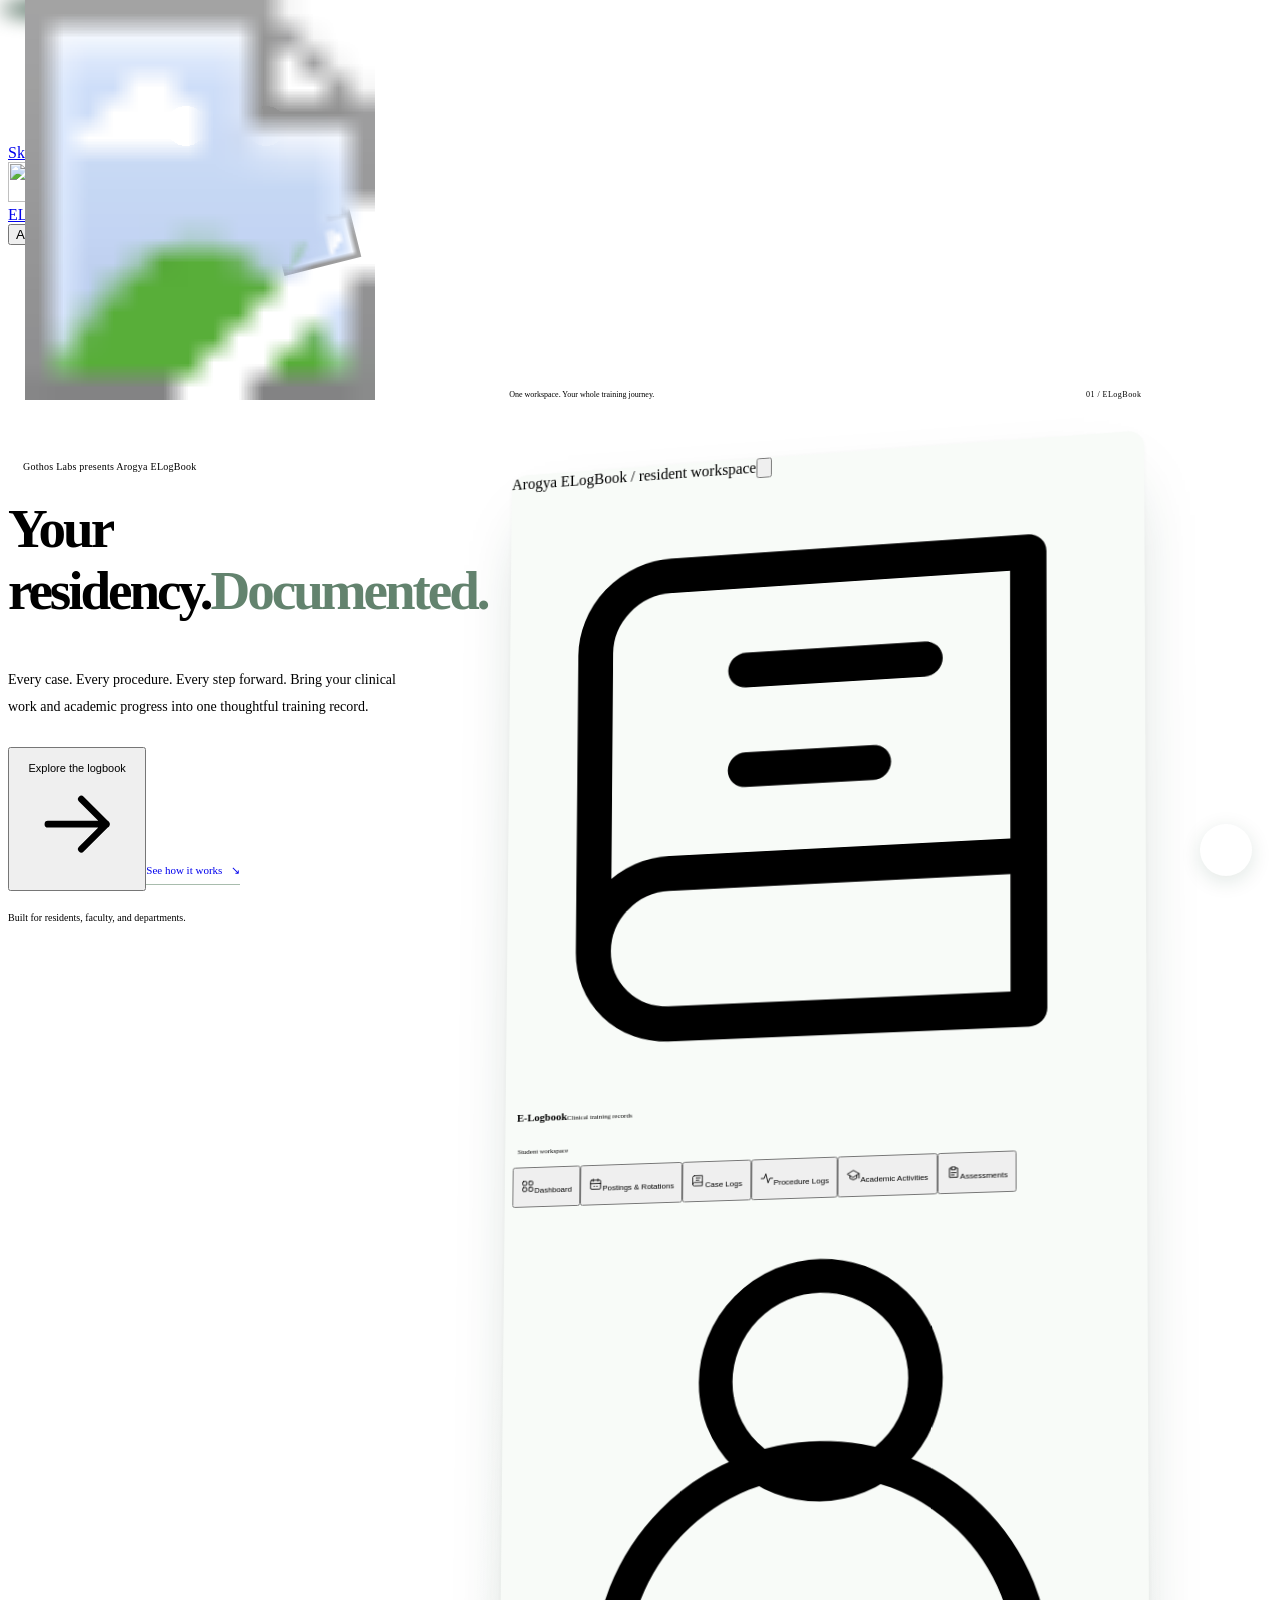
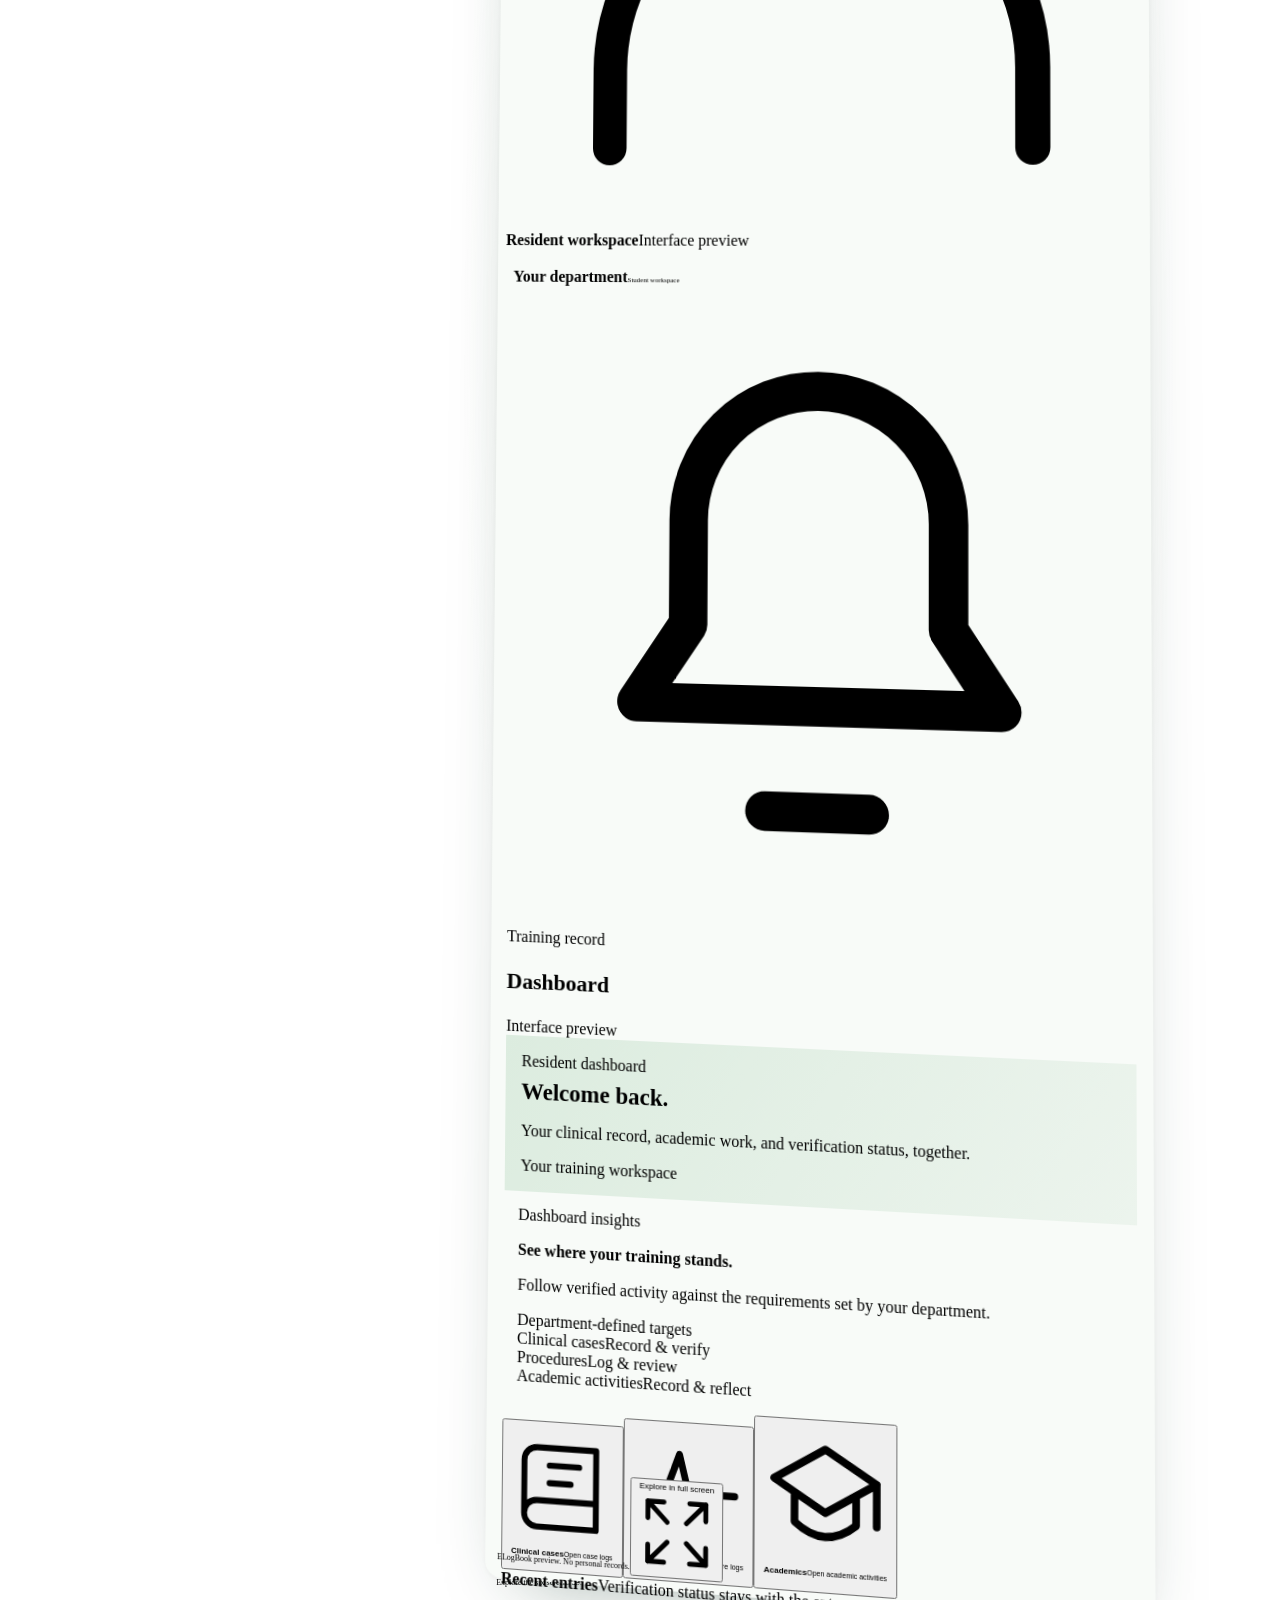
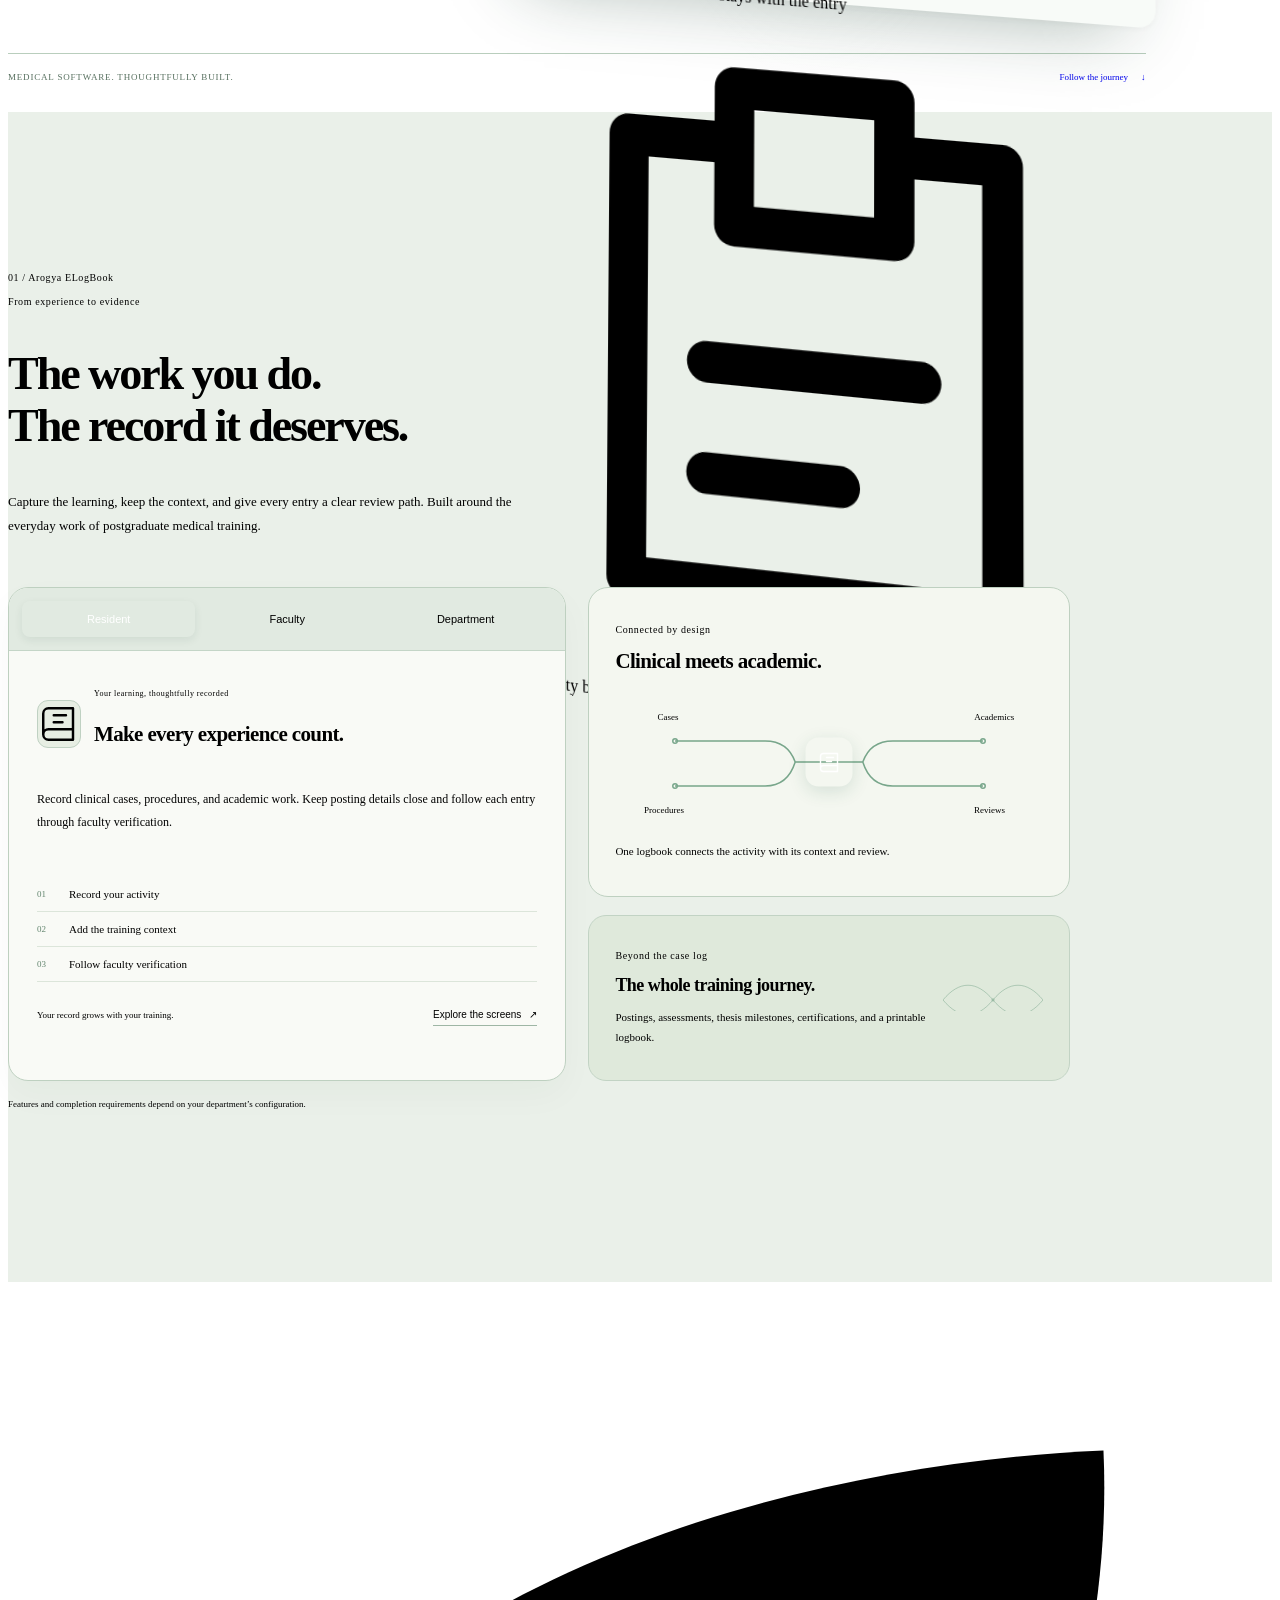
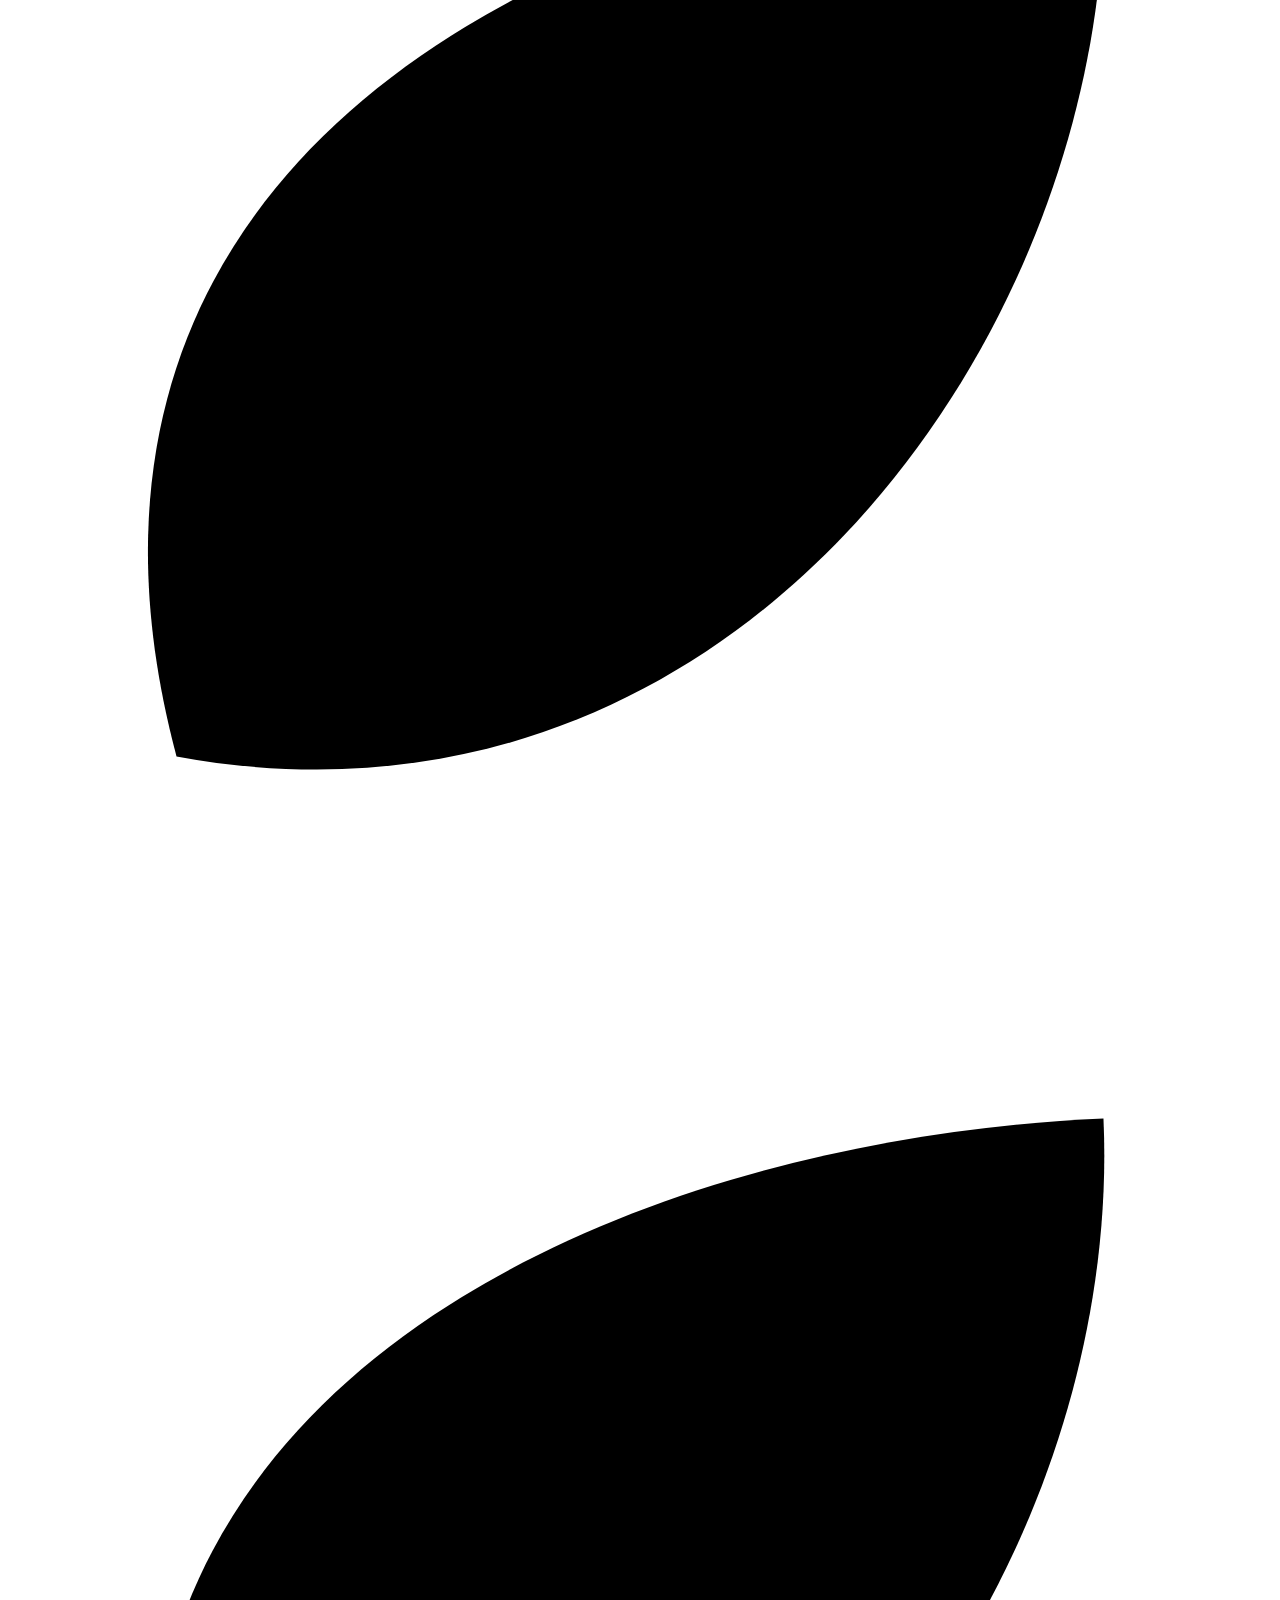
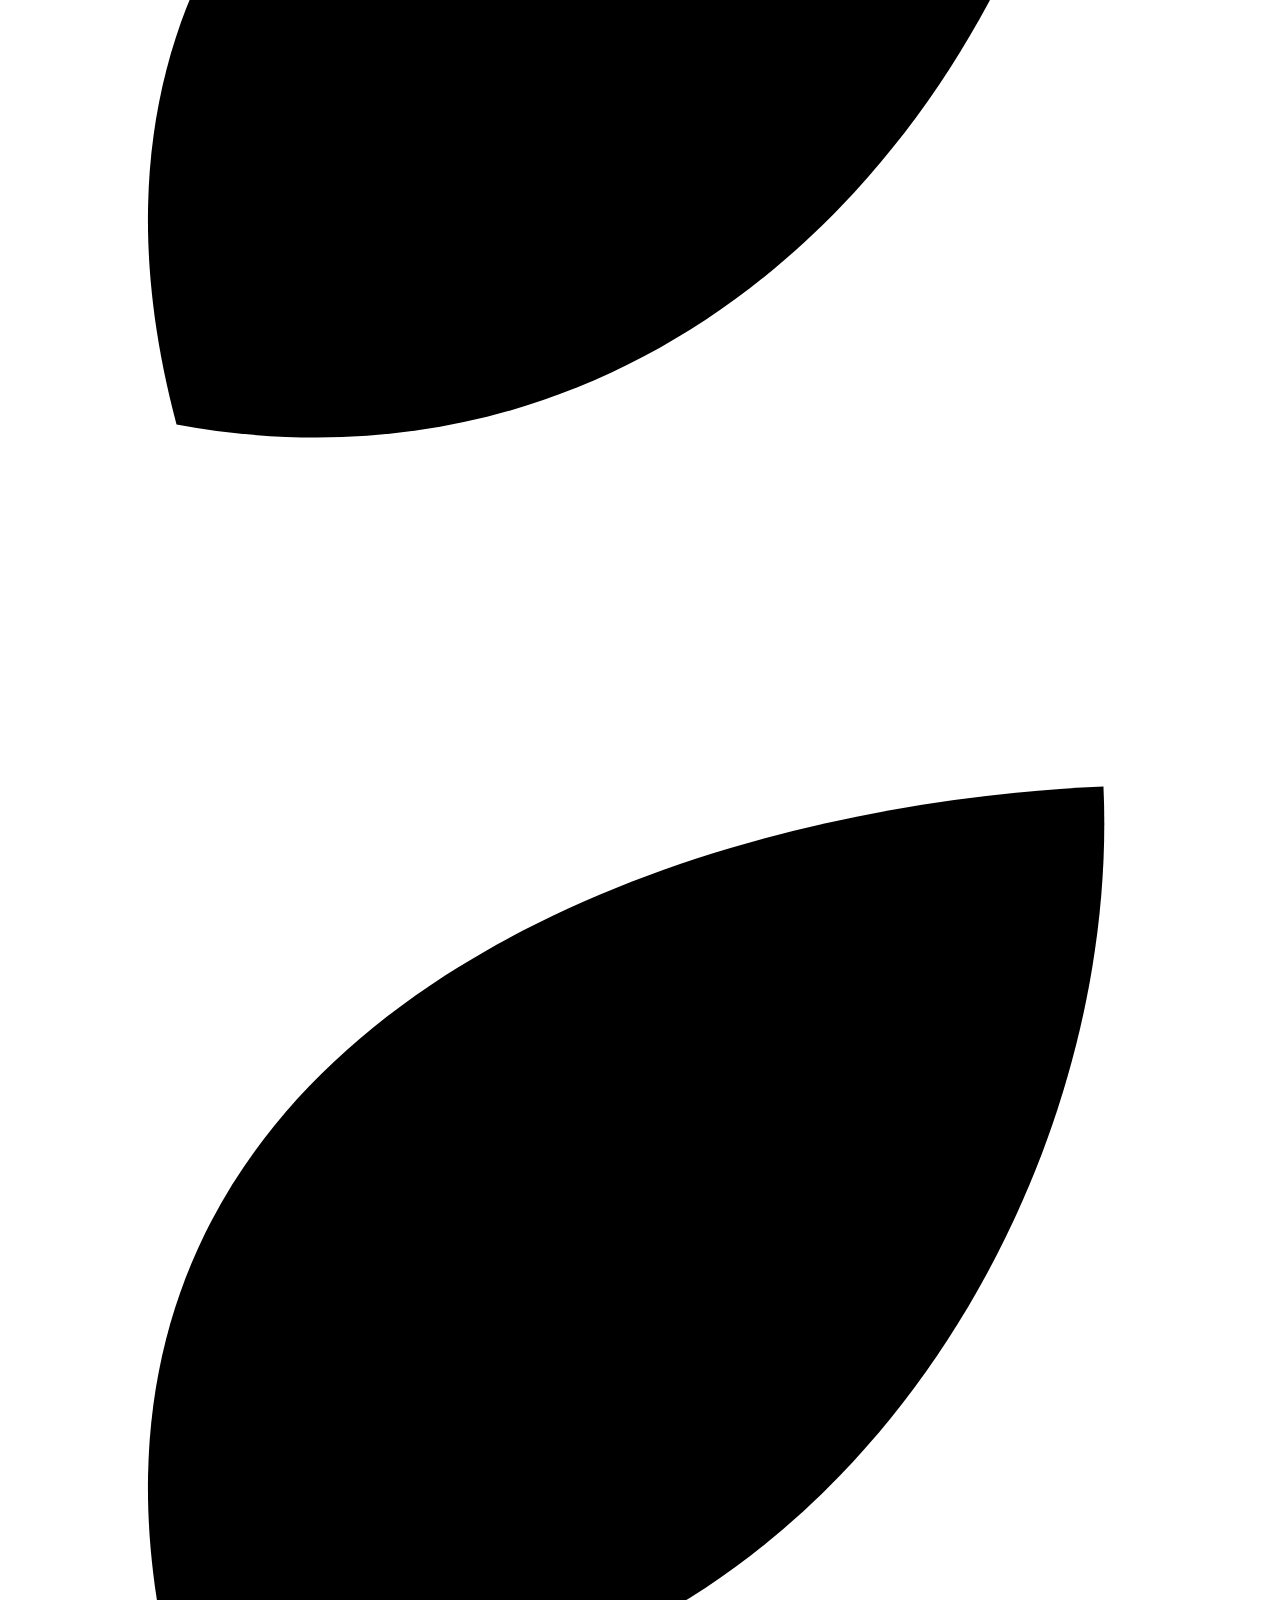
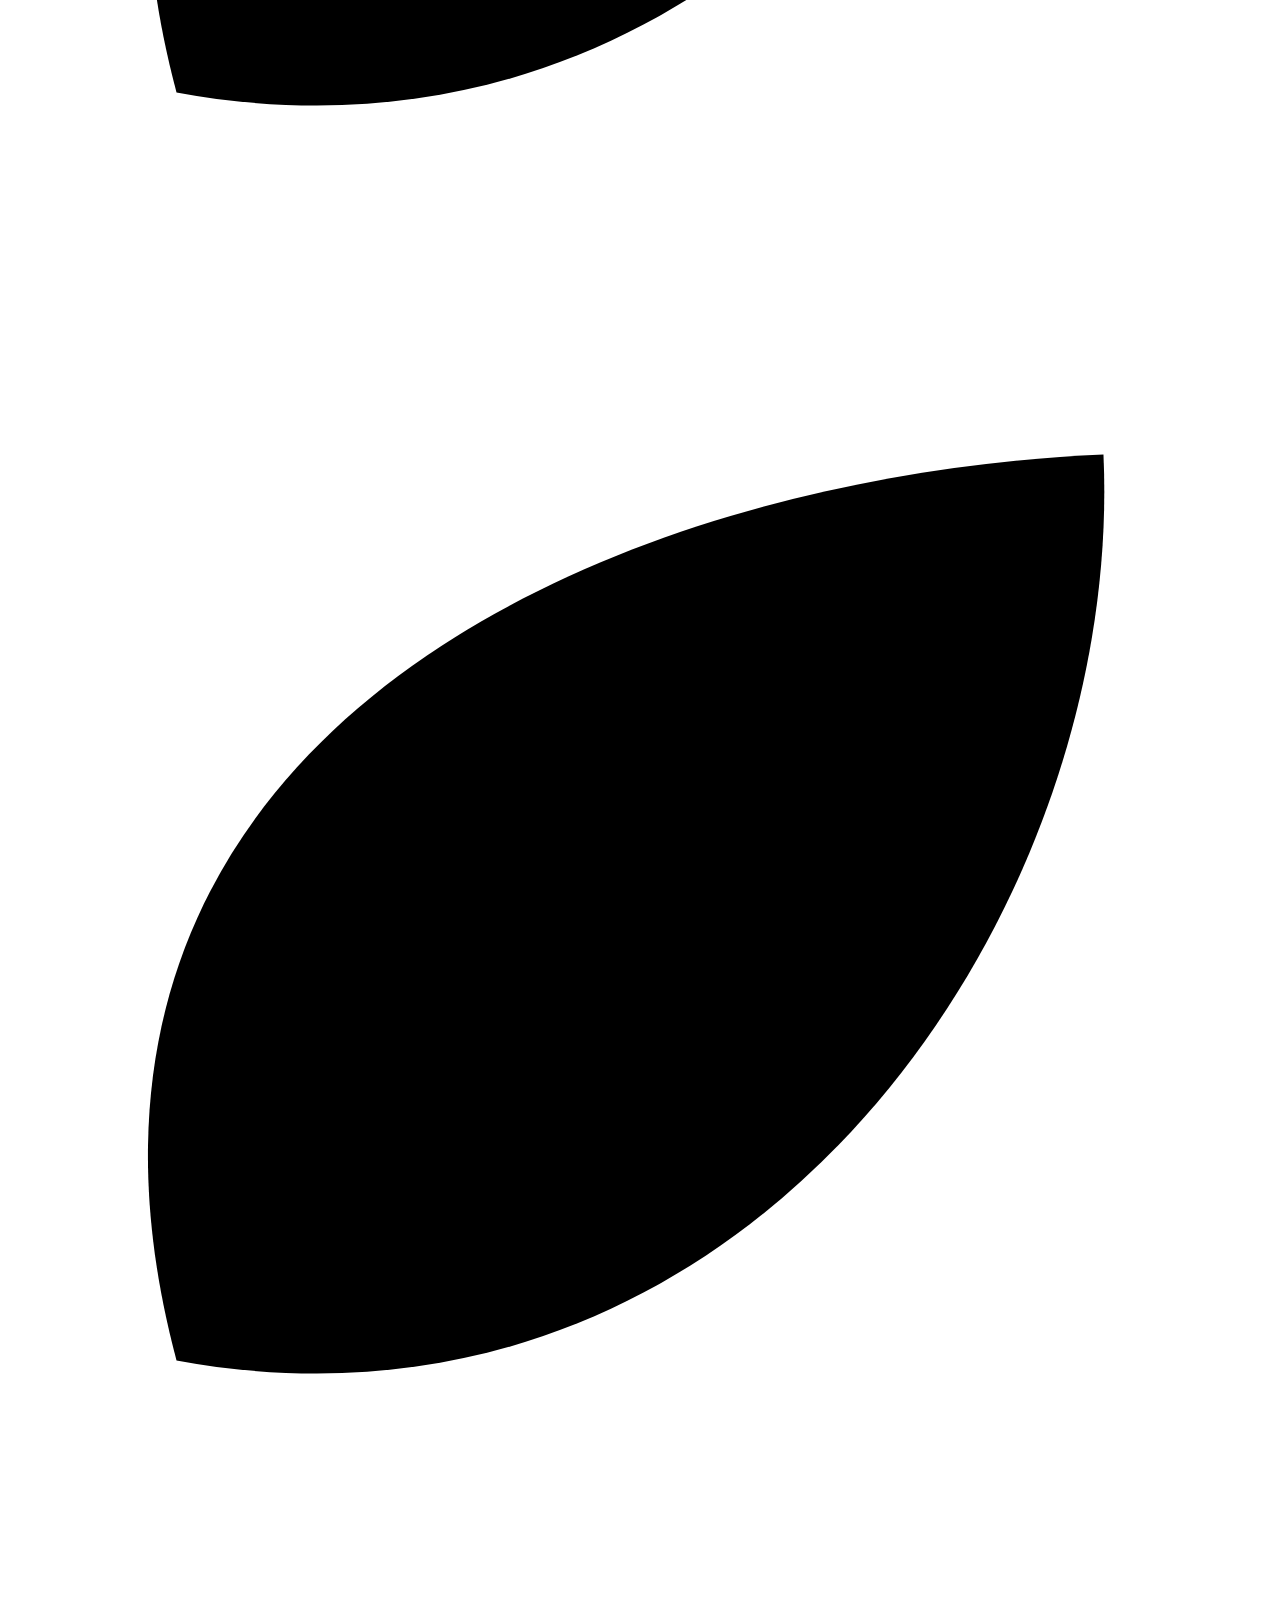
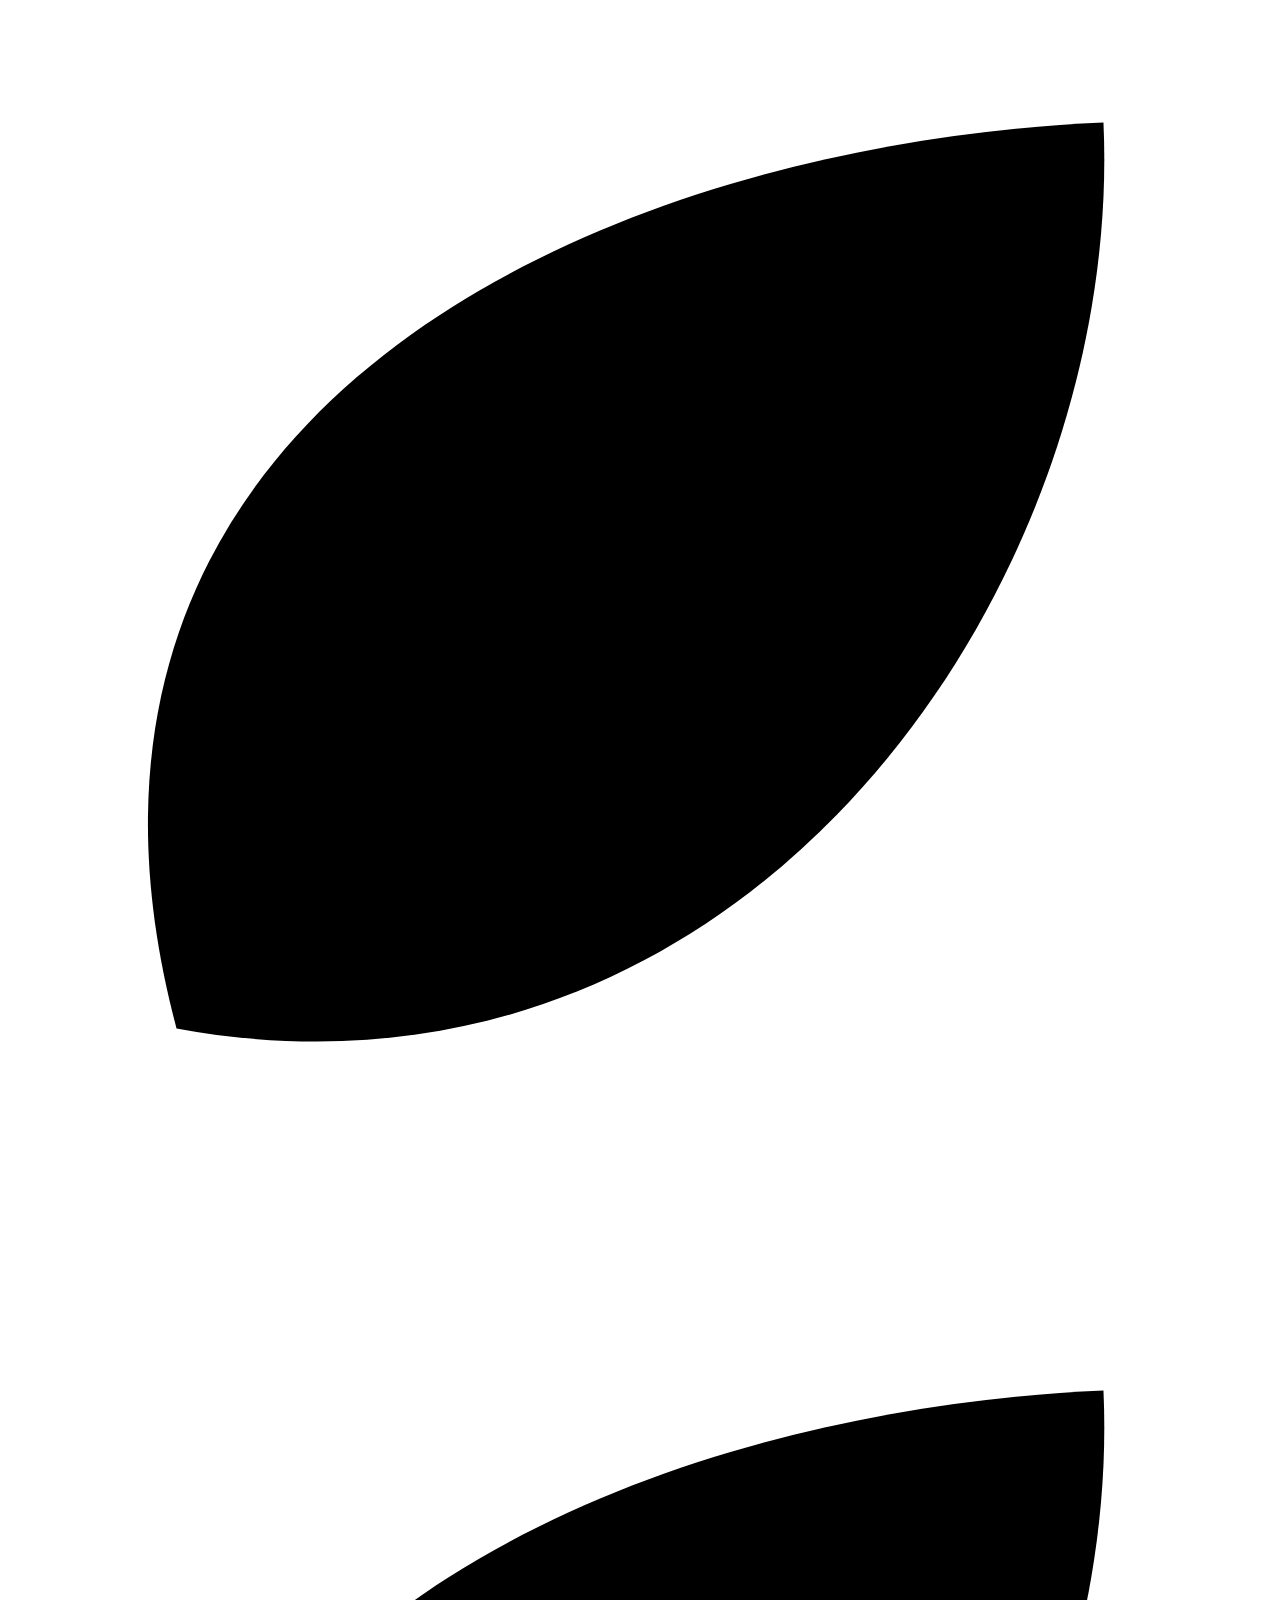
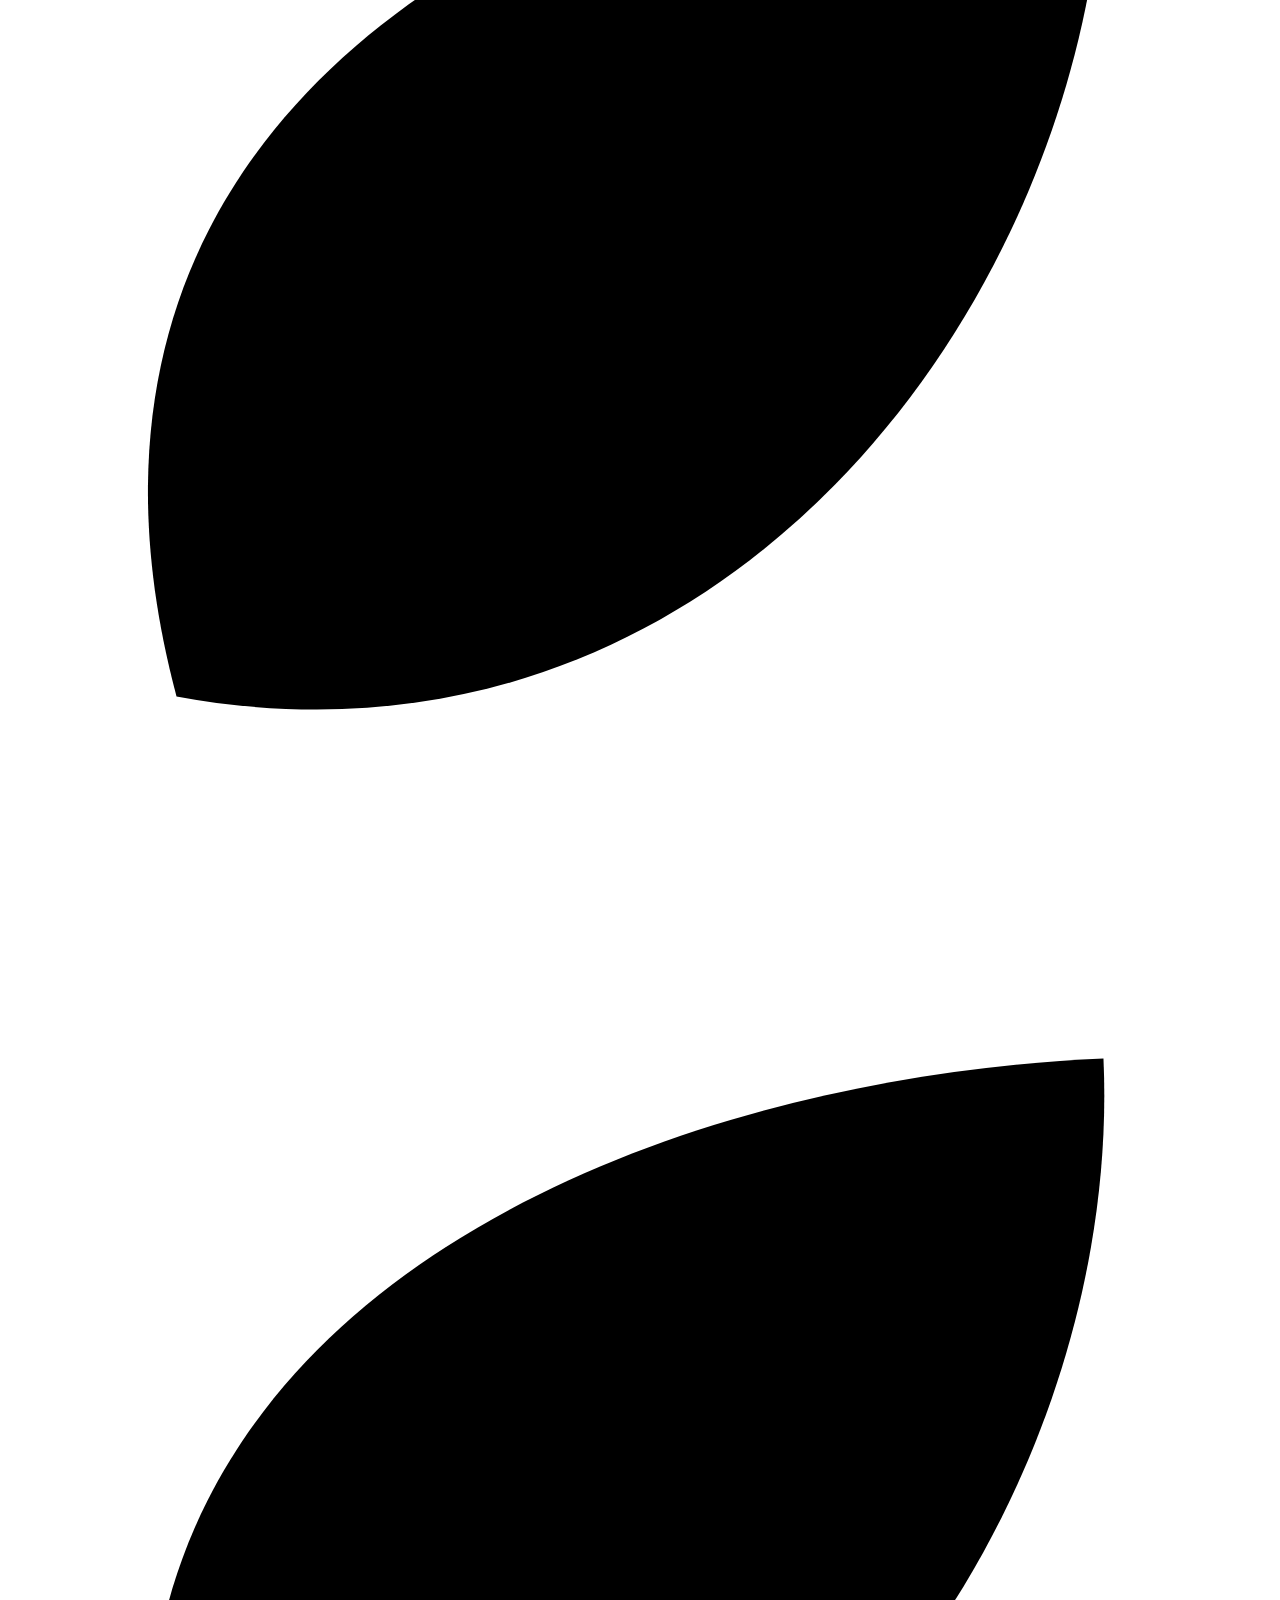
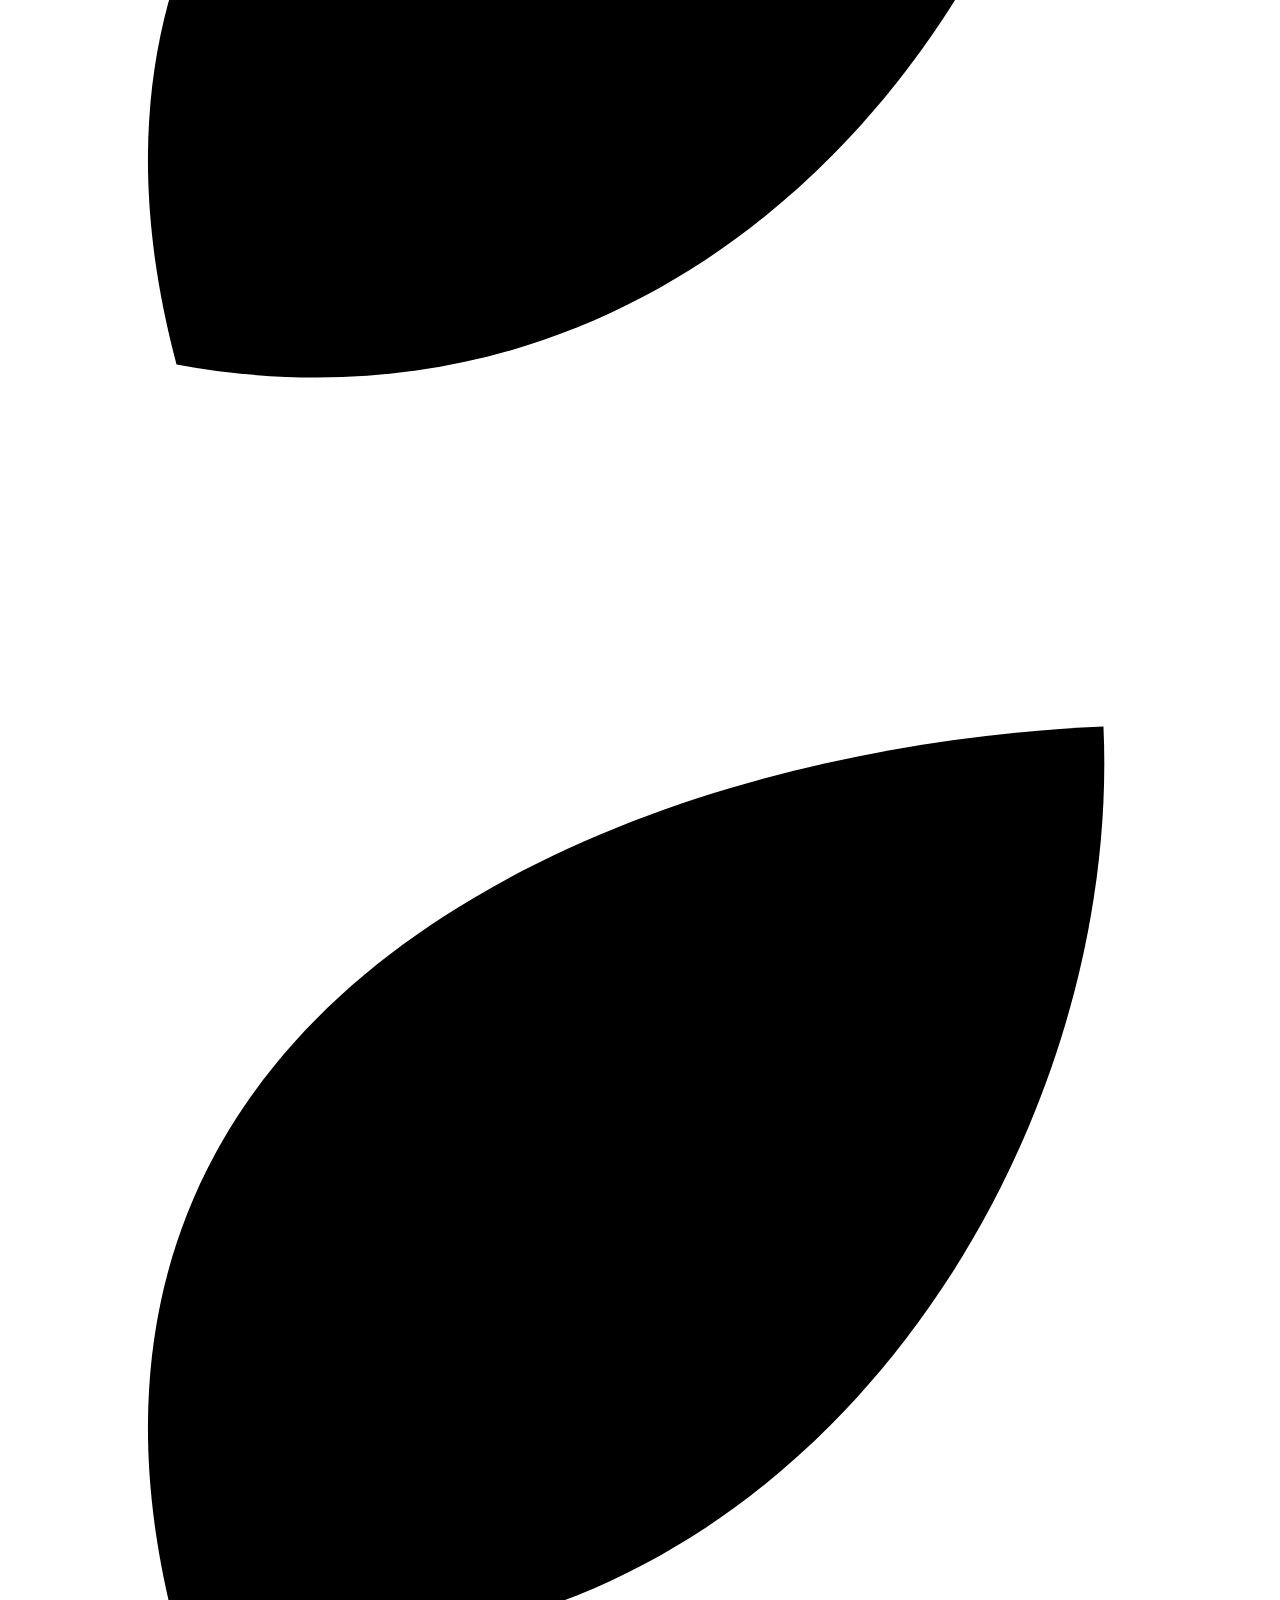
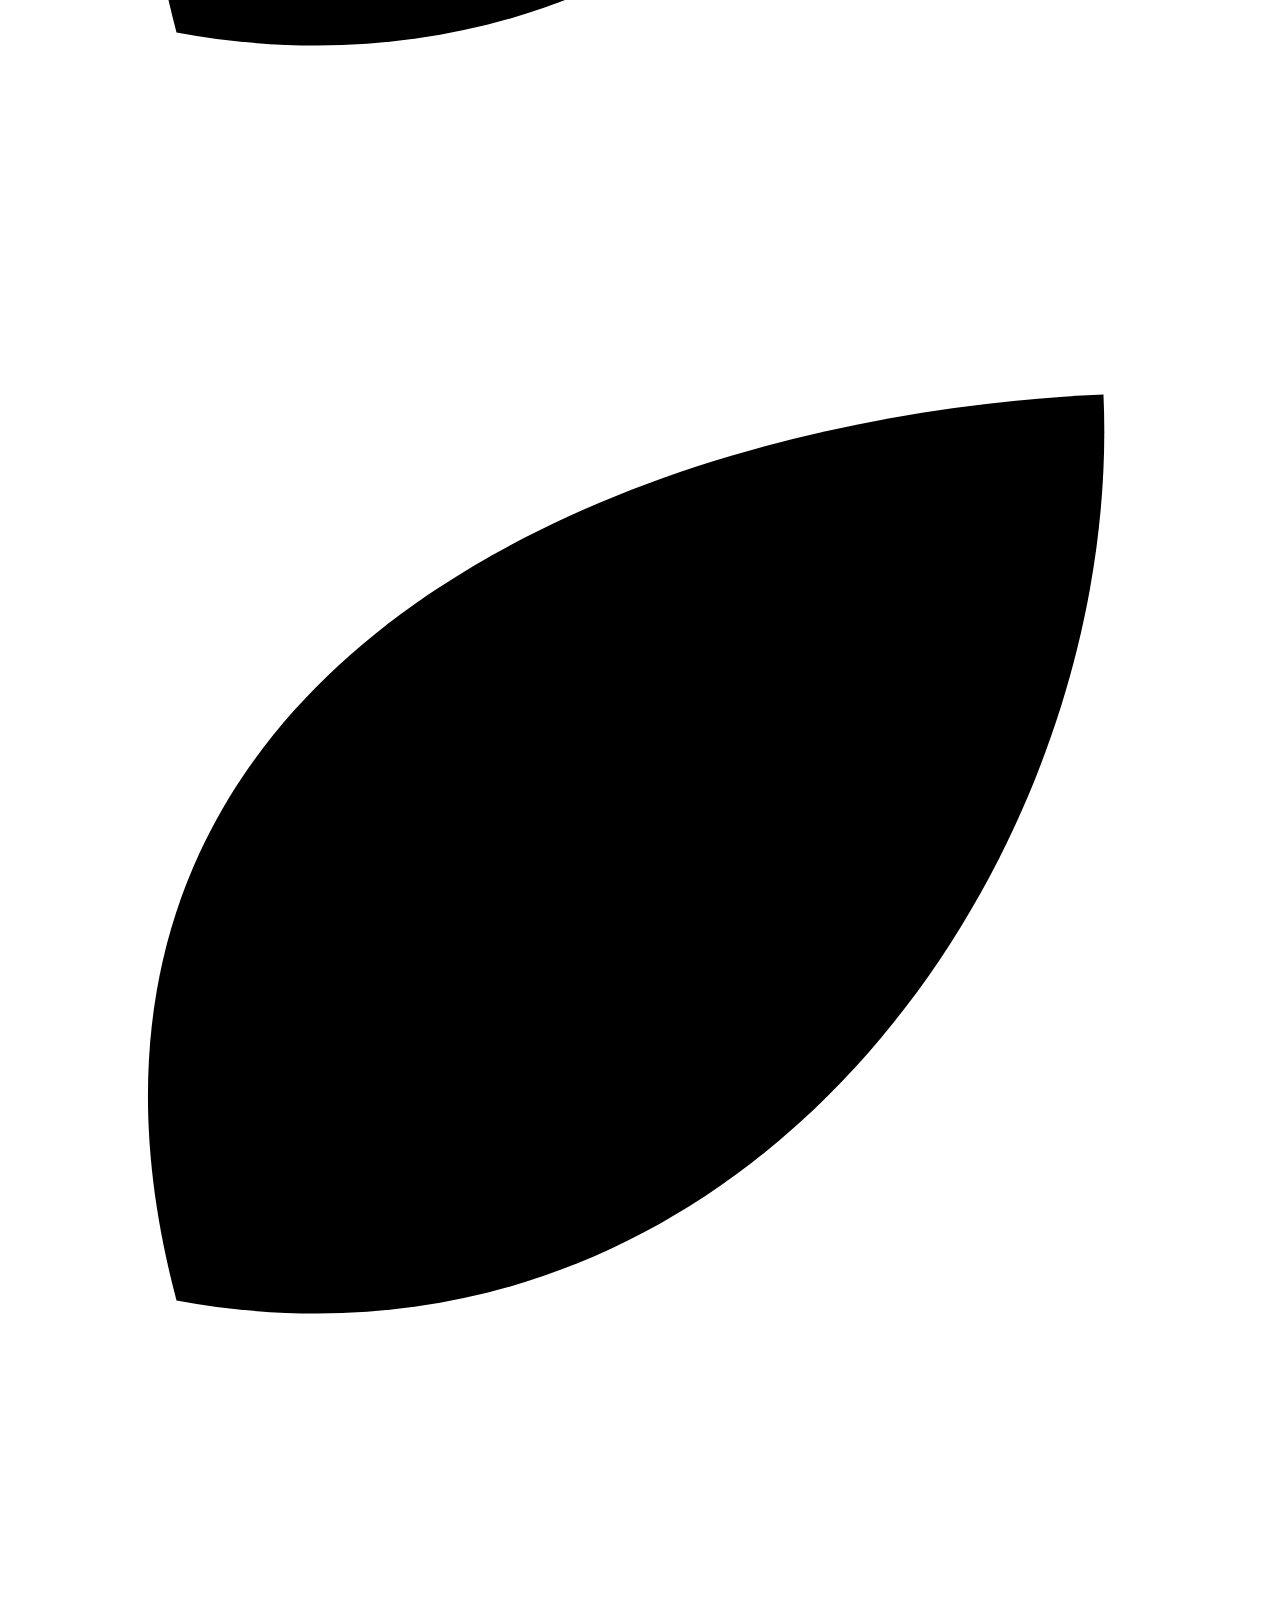
==== index.html @ eb3f346c "free bird" ====
<!doctype html>
<html lang="en"><head>
<meta charset="utf-8"><meta name="viewport" content="width=device-width,initial-scale=1"><meta name="theme-color" content="#f7f6f1"><meta name="description" content="Thoughtful medical software from Gothos Labs. Explore Arogya ELogBook for clinical training and Arogya Health Assistant for hospital information."><title>Gothos Labs | Your residency. Documented.</title>
<link rel="icon" href="assets/logo/gothos-owl.svg"><link rel="preload" href="assets/owl/hoot-torso.png" as="image"><link rel="preload" href="fonts/poppins-400.woff2" as="font" type="font/woff2" crossorigin><link rel="stylesheet" href="styles.css"><link rel="stylesheet" href="product-preview.css"><link rel="stylesheet" href="owl-chat.css?v=chat-transfer-3"><link rel="stylesheet" href="logbook-showcase.css"><script defer src="site.js?v=chat-transfer-3"></script><script defer src="section-scroll.js"></script><script defer src="owl.js?v=chat-transfer-3"></script><script defer src="chat.js?v=chat-transfer-3"></script><script defer src="logbook-showcase.js"></script>
</head><body>
<a class="skip-link" href="#main">Skip to content</a><svg aria-hidden="true" class="svg-definitions" xmlns="http://www.w3.org/2000/svg"><defs>

<symbol id="arrow" viewBox="0 0 24 24"><path d="M5 12h14m-6-6 6 6-6 6" fill="none" stroke="currentColor" stroke-linecap="round" stroke-linejoin="round" stroke-width="1.6"></path></symbol>
<symbol id="book" viewBox="0 0 24 24"><path d="M6 3h14v18H6a3 3 0 0 1 0-6h14M6 3a3 3 0 0 0-3 3v12M9 7h7M9 11h5" fill="none" stroke="currentColor" stroke-linecap="round" stroke-linejoin="round" stroke-width="1.4"></path></symbol>
<symbol id="check" viewBox="0 0 24 24"><path d="m5 12 4 4L19 6" fill="none" stroke="currentColor" stroke-linecap="round" stroke-linejoin="round" stroke-width="1.8"></path></symbol>
<symbol id="person" viewBox="0 0 24 24"><circle cx="12" cy="7" fill="none" r="4" stroke="currentColor" stroke-width="1.3"></circle><path d="M4 21v-3a8 8 0 0 1 16 0v3" fill="none" stroke="currentColor" stroke-linecap="round" stroke-width="1.3"></path></symbol>
<symbol id="layers" viewBox="0 0 24 24"><path d="m12 3 10 5-10 5L2 8Zm-9 9 9 5 9-5M3 17l9 5 9-5" fill="none" stroke="currentColor" stroke-linecap="round" stroke-linejoin="round" stroke-width="1.3"></path></symbol>
<symbol id="activity" viewBox="0 0 24 24"><path d="M2 12h5l3-8 4 16 3-8h5" fill="none" stroke="currentColor" stroke-linecap="round" stroke-linejoin="round" stroke-width="1.5"></path></symbol>
<symbol id="chevrons" viewBox="0 0 70 60"><path d="m5 7 23 23L5 53M33 7l23 23-23 23" fill="none" stroke="currentColor" stroke-linecap="round" stroke-linejoin="round" stroke-width="10"></path></symbol>
<symbol id="dashboard" viewBox="0 0 24 24"><g fill="none" stroke="currentColor" stroke-linecap="round" stroke-linejoin="round" stroke-width="1.5"><rect height="7" rx="1.5" width="7" x="3" y="3"></rect><rect height="7" rx="1.5" width="7" x="14" y="3"></rect><rect height="7" rx="1.5" width="7" x="3" y="14"></rect><rect height="7" rx="1.5" width="7" x="14" y="14"></rect></g></symbol><symbol id="calendar" viewBox="0 0 24 24"><g fill="none" stroke="currentColor" stroke-linecap="round" stroke-linejoin="round" stroke-width="1.5"><rect height="16" rx="2" width="18" x="3" y="5"></rect><path d="M16 3v4M8 3v4M3 11h18m-12 5h1m4 0h1"></path></g></symbol><symbol id="academic" viewBox="0 0 24 24"><g fill="none" stroke="currentColor" stroke-linecap="round" stroke-linejoin="round" stroke-width="1.5"><path d="m2 9 10-6 10 6-10 6Zm4 3v5q6 5 12 0v-5m4-3v8"></path></g></symbol><symbol id="clipboard" viewBox="0 0 24 24"><g fill="none" stroke="currentColor" stroke-linecap="round" stroke-linejoin="round" stroke-width="1.5"><path d="M9 5H5v16h14V5h-4M9 3h6v5H9zM8 13h8m-8 4h5"></path></g></symbol><symbol id="chevron" viewBox="0 0 24 24"><g fill="none" stroke="currentColor" stroke-linecap="round" stroke-linejoin="round" stroke-width="1.5"><path d="m9 5 7 7-7 7"></path></g></symbol><symbol id="expand" viewBox="0 0 24 24"><g fill="none" stroke="currentColor" stroke-linecap="round" stroke-linejoin="round" stroke-width="1.5"><path d="M8 3H3v5m13-5h5v5M3 16v5h5m13-5v5h-5M3 3l6 6m12-6-6 6M3 21l6-6m12 6-6-6"></path></g></symbol><symbol id="printer" viewBox="0 0 24 24"><g fill="none" stroke="currentColor" stroke-linecap="round" stroke-linejoin="round" stroke-width="1.5"><path d="M6 9V3h12v6M6 17H3V9h18v8h-3M6 14h12v7H6zm11-2h1"></path></g></symbol><symbol id="bell" viewBox="0 0 24 24"><g fill="none" stroke="currentColor" stroke-linecap="round" stroke-linejoin="round" stroke-width="1.5"><path d="M5 16h14l-2-3V9a5 5 0 0 0-10 0v4zm5 4h4"></path></g></symbol><symbol id="sun" viewBox="0 0 24 24"><g fill="none" stroke="currentColor" stroke-linecap="round" stroke-linejoin="round" stroke-width="1.5"><circle cx="12" cy="12" r="4"></circle><path d="M12 2v2m0 16v2M2 12h2m16 0h2M5 5l1 1m12 12 1 1M5 19l1-1M18 6l1-1"></path></g></symbol></defs></svg>
<header class="site-header"><a class="brand" href="#top" aria-label="Gothos Labs home"><img src="assets/logo/gothos-owl.svg" alt="" width="36" height="40"><span>GOTHOS<span class="brand-labs">LABS</span></span></a><nav class="nav-links" id="navigation" aria-label="Main navigation"><a href="#about">ELogBook</a><a href="#assistant">Arogya Assistant</a><a href="#access">Talk to us</a></nav><div class="nav-end"><button class="nav-ask" type="button" data-chat>Ask the owl</button><button class="menu-button" id="menu-button" type="button" aria-label="Open navigation" aria-controls="navigation" aria-expanded="false"><svg aria-hidden="true" viewBox="0 0 24 24" fill="none" stroke="currentColor" stroke-width="1.5"><path d="M5 8h14M5 16h14"/></svg></button></div></header>
<main id="main" tabindex="-1">
<section class="page-section hero" id="top" data-flight-section aria-labelledby="hero-title">
  <div class="section-inner hero-grid">
    <div class="hero-copy">
      <p class="product-eyebrow"><span></span>Gothos Labs presents Arogya ELogBook</p>
      <h1 id="hero-title"><span class="headline-mask"><span>Your residency.</span></span><span class="headline-mask"><span>Documented.</span></span></h1>
      <p class="hero-description">Every case. Every procedure. Every step forward. Bring your clinical work and academic progress into one thoughtful training record.</p>
      <div class="button-row"><button class="pill pill--solid" type="button" data-expand-preview>Explore the logbook <svg aria-hidden="true" viewBox="0 0 24 24"><use href="#arrow"/></svg></button><a class="hero-text-link" href="#about">See how it works <span aria-hidden="true">↘</span></a></div>
      <p class="hero-footnote">Built for residents, faculty, and departments.</p>
    </div>
    <div class="hero-workspace">
      <div class="workspace-label"><span><i></i>One workspace. Your whole training journey.</span><span>01 / ELogBook</span></div>
      <div id="product-preview"><div class="product-window" id="product-window"><div class="preview-browser"><span aria-hidden="true" class="window-dots"><i></i><i></i><i></i></span><span class="preview-address">Arogya ELogBook <span>/ resident workspace</span></span><button aria-label="Expand ELogBook preview" class="preview-expand" data-expand-preview=""><svg aria-hidden="true" viewBox="0 0 24 24"><use href="#expand"></use></svg></button></div><div class="elog-app"><aside class="elog-sidebar"><div class="elog-brand"><span class="elog-logo"><svg aria-hidden="true" viewBox="0 0 24 24"><use href="#book"></use></svg></span><div><strong>E-Logbook</strong><small>Clinical training records</small></div></div><p class="elog-workspace-label">Student workspace</p><div aria-label="ELogBook preview screens" aria-orientation="vertical" class="elog-nav" role="tablist"><button aria-controls="elog-panel" aria-label="Dashboard" aria-selected="true" class="active" data-preview-tab="dashboard" id="preview-tab-dashboard" role="tab" tabindex="0" type="button"><svg aria-hidden="true" viewBox="0 0 24 24"><use href="#dashboard"></use></svg><span>Dashboard</span></button><button aria-controls="elog-panel" aria-label="Postings &amp; Rotations" aria-selected="false" class="" data-preview-tab="postings" id="preview-tab-postings" role="tab" tabindex="-1" type="button"><svg aria-hidden="true" viewBox="0 0 24 24"><use href="#calendar"></use></svg><span>Postings &amp; Rotations</span></button><button aria-controls="elog-panel" aria-label="Case Logs" aria-selected="false" class="" data-preview-tab="cases" id="preview-tab-cases" role="tab" tabindex="-1" type="button"><svg aria-hidden="true" viewBox="0 0 24 24"><use href="#book"></use></svg><span>Case Logs</span></button><button aria-controls="elog-panel" aria-label="Procedure Logs" aria-selected="false" class="" data-preview-tab="procedures" id="preview-tab-procedures" role="tab" tabindex="-1" type="button"><svg aria-hidden="true" viewBox="0 0 24 24"><use href="#activity"></use></svg><span>Procedure Logs</span></button><button aria-controls="elog-panel" aria-label="Academic Activities" aria-selected="false" class="" data-preview-tab="academics" id="preview-tab-academics" role="tab" tabindex="-1" type="button"><svg aria-hidden="true" viewBox="0 0 24 24"><use href="#academic"></use></svg><span>Academic Activities</span></button><button aria-controls="elog-panel" aria-label="Assessments" aria-selected="false" class="" data-preview-tab="assessments" id="preview-tab-assessments" role="tab" tabindex="-1" type="button"><svg aria-hidden="true" viewBox="0 0 24 24"><use href="#clipboard"></use></svg><span>Assessments</span></button></div><div class="elog-sidebar-bottom"><svg aria-hidden="true" viewBox="0 0 24 24"><use href="#person"></use></svg><div><strong>Resident workspace</strong><span>Interface preview</span></div></div></aside><div class="elog-main"><div class="elog-topbar"><div><strong>Your department</strong><span>Student workspace</span></div><div class="elog-topbar-end"><span>Light mode</span><svg aria-hidden="true" viewBox="0 0 24 24"><use href="#bell"></use></svg></div></div><div class="elog-page-title"><div><span class="elog-eyebrow">Training record</span><h3 id="preview-screen-title">Dashboard</h3></div><span class="elog-preview-chip">Interface preview</span></div><div aria-labelledby="preview-tab-dashboard" class="elog-screen" id="elog-panel" role="tabpanel" tabindex="0"><div class="elog-dashboard">
<div class="elog-welcome-grid"><div class="elog-welcome"><span class="elog-eyebrow">Resident dashboard</span><h3>Welcome back.</h3><p>Your clinical record, academic work, and verification status, together.</p><span class="elog-welcome-foot">Your training workspace</span></div><div class="elog-profile"><span class="elog-eyebrow">Resident profile</span><div class="elog-profile-title"><span class="elog-avatar"><svg aria-hidden="true" viewBox="0 0 24 24"><use href="#person"></use></svg></span><strong>Your profile</strong></div><dl><div><dt>Department</dt><dd>Your department</dd></div><div><dt>Registration</dt><dd>Not shown in preview</dd></div></dl></div></div>
<div class="elog-insights"><div class="elog-insight-copy"><span class="elog-eyebrow">Dashboard insights</span><h3>See where your training stands.</h3><p>Follow verified activity against the requirements set by your department.</p><span class="elog-badge">Department-defined targets</span></div><div class="elog-targets"><div><span>Clinical cases</span><span>Record &amp; verify</span></div><div><span>Procedures</span><span>Log &amp; review</span></div><div><span>Academic activities</span><span>Record &amp; reflect</span></div></div></div>
<div class="elog-category-grid"><button data-preview-go="cases"><svg aria-hidden="true" viewBox="0 0 24 24"><use href="#book"></use></svg><strong>Clinical cases</strong><span>Open case logs</span><svg aria-hidden="true" viewBox="0 0 24 24"><use href="#arrow"></use></svg></button><button data-preview-go="procedures"><svg aria-hidden="true" viewBox="0 0 24 24"><use href="#activity"></use></svg><strong>Procedures</strong><span>Open procedure logs</span><svg aria-hidden="true" viewBox="0 0 24 24"><use href="#arrow"></use></svg></button><button data-preview-go="academics"><svg aria-hidden="true" viewBox="0 0 24 24"><use href="#academic"></use></svg><strong>Academics</strong><span>Open academic activities</span><svg aria-hidden="true" viewBox="0 0 24 24"><use href="#arrow"></use></svg></button></div>
<div class="elog-recent"><div><strong>Recent entries</strong><span>Verification status stays with the entry</span></div><div class="elog-empty-inline"><svg aria-hidden="true" viewBox="0 0 24 24"><use href="#clipboard"></use></svg><p>Your activity belongs here.<span>No resident or patient records are loaded in this preview.</span></p></div></div>
</div></div></div></div><div class="preview-caption"><span><span class="status-dot"></span>ELogBook preview. No personal records.</span><button data-expand-preview="">Explore in full screen <svg aria-hidden="true" viewBox="0 0 24 24"><use href="#expand"></use></svg></button></div></div></div>

      <div class="workspace-foot"><span>Explore the six screens above</span><span>Illustrative interface · No personal records</span></div>
    </div>
    <div class="hero-bottom"><span>MEDICAL SOFTWARE. THOUGHTFULLY BUILT.</span><a href="#about">Follow the journey <span aria-hidden="true">↓</span></a></div>
  </div>
</section>
<section class="page-section company logbook-story" id="about" data-flight-section aria-labelledby="about-title">
  <div class="section-inner">
    <p class="section-caption">01 / Arogya ELogBook</p>
    <div class="story-heading reveal"><p class="product-eyebrow">From experience to evidence</p><h2 class="title" id="about-title">The work you do.<br>The record it deserves.</h2><p class="copy">Capture the learning, keep the context, and give every entry a clear review path. Built around the everyday work of postgraduate medical training.</p></div>
    <div class="story-grid">
      <article class="role-workspace reveal" aria-labelledby="role-heading">
        <div class="role-tabs" role="tablist" aria-label="Explore ELogBook roles"><button id="role-resident" role="tab" aria-selected="true" aria-controls="role-panel" data-role="resident" tabindex="0">Resident</button><button id="role-faculty" role="tab" aria-selected="false" aria-controls="role-panel" data-role="faculty" tabindex="-1">Faculty</button><button id="role-department" role="tab" aria-selected="false" aria-controls="role-panel" data-role="department" tabindex="-1">Department</button></div>
        <div id="role-panel" role="tabpanel" aria-labelledby="role-resident" tabindex="0"><div class="role-intro"><span class="role-icon"><svg aria-hidden="true" viewBox="0 0 24 24"><use id="role-symbol" href="#book"/></svg></span><div><p class="product-eyebrow" id="role-kicker">Your learning, thoughtfully recorded</p><h3 id="role-heading">Make every experience count.</h3></div></div><p id="role-description">Record clinical cases, procedures, and academic work. Keep posting details close and follow each entry through faculty verification.</p><ol class="role-steps" id="role-steps"><li><span>01</span>Record your activity</li><li><span>02</span>Add the training context</li><li><span>03</span>Follow faculty verification</li></ol><div class="role-footer"><span id="role-note">Your record grows with your training.</span><button type="button" class="text-button" data-expand-preview>Explore the screens <span aria-hidden="true">↗</span></button></div></div>
      </article>
      <div class="story-side">
        <article class="journey-card reveal"><p class="product-eyebrow">Connected by design</p><h3>Clinical meets academic.</h3><div class="training-connection"><img src="assets/logbook/training-flow.svg" width="550" height="180" alt=""><span class="connection-label connection-cases">Cases</span><span class="connection-label connection-procedures">Procedures</span><span class="connection-label connection-academics">Academics</span><span class="connection-label connection-review">Reviews</span><span class="connection-center"><svg aria-hidden="true" viewBox="0 0 24 24"><use href="#book"/></svg></span></div><p>One logbook connects the activity with its context and review.</p></article>
        <article class="milestone-card reveal"><div><p class="product-eyebrow">Beyond the case log</p><h3>The whole training journey.</h3><p>Postings, assessments, thesis milestones, certifications, and a printable logbook.</p></div><img src="assets/logbook/training-reflection.svg" width="400" height="110" alt=""></article>
      </div>
    </div>
    <p class="story-note">Features and completion requirements depend on your department’s configuration.</p>
  </div>
</section>
<section class="page-section assistant-section" id="assistant" data-theme="dark" data-flight-section aria-labelledby="assistant-title"><div class="leaves" aria-hidden="true"><span class="leaf blur" style="--left:0%;--size:22px;--opacity:0.08;--duration:16s;--delay:-0s"><svg viewBox="0 0 60 60"><path d="M8 51C0 21 29 9 52 8C53 30 35 56 8 51Z"/></svg></span><span class="leaf " style="--left:19%;--size:36px;--opacity:0.115;--duration:19s;--delay:-3s"><svg viewBox="0 0 60 60"><path d="M8 51C0 21 29 9 52 8C53 30 35 56 8 51Z"/></svg></span><span class="leaf " style="--left:38%;--size:36px;--opacity:0.15000000000000002;--duration:22s;--delay:-6s"><svg viewBox="0 0 60 60"><path d="M8 51C0 21 29 9 52 8C53 30 35 56 8 51Z"/></svg></span><span class="leaf " style="--left:57%;--size:22px;--opacity:0.185;--duration:25s;--delay:-9s"><svg viewBox="0 0 60 60"><path d="M8 51C0 21 29 9 52 8C53 30 35 56 8 51Z"/></svg></span><span class="leaf blur" style="--left:76%;--size:36px;--opacity:0.08;--duration:28s;--delay:-12s"><svg viewBox="0 0 60 60"><path d="M8 51C0 21 29 9 52 8C53 30 35 56 8 51Z"/></svg></span><span class="leaf " style="--left:95%;--size:36px;--opacity:0.115;--duration:16s;--delay:-15s"><svg viewBox="0 0 60 60"><path d="M8 51C0 21 29 9 52 8C53 30 35 56 8 51Z"/></svg></span><span class="leaf " style="--left:14%;--size:22px;--opacity:0.15000000000000002;--duration:19s;--delay:-18s"><svg viewBox="0 0 60 60"><path d="M8 51C0 21 29 9 52 8C53 30 35 56 8 51Z"/></svg></span><span class="leaf " style="--left:33%;--size:36px;--opacity:0.185;--duration:22s;--delay:-21s"><svg viewBox="0 0 60 60"><path d="M8 51C0 21 29 9 52 8C53 30 35 56 8 51Z"/></svg></span><span class="leaf blur" style="--left:52%;--size:36px;--opacity:0.08;--duration:25s;--delay:-24s"><svg viewBox="0 0 60 60"><path d="M8 51C0 21 29 9 52 8C53 30 35 56 8 51Z"/></svg></span><span class="leaf " style="--left:71%;--size:22px;--opacity:0.115;--duration:28s;--delay:-27s"><svg viewBox="0 0 60 60"><path d="M8 51C0 21 29 9 52 8C53 30 35 56 8 51Z"/></svg></span><span class="leaf " style="--left:90%;--size:36px;--opacity:0.15000000000000002;--duration:16s;--delay:-30s"><svg viewBox="0 0 60 60"><path d="M8 51C0 21 29 9 52 8C53 30 35 56 8 51Z"/></svg></span><span class="leaf " style="--left:9%;--size:36px;--opacity:0.185;--duration:19s;--delay:-33s"><svg viewBox="0 0 60 60"><path d="M8 51C0 21 29 9 52 8C53 30 35 56 8 51Z"/></svg></span><span class="leaf blur" style="--left:28%;--size:22px;--opacity:0.08;--duration:22s;--delay:-36s"><svg viewBox="0 0 60 60"><path d="M8 51C0 21 29 9 52 8C53 30 35 56 8 51Z"/></svg></span><span class="leaf " style="--left:47%;--size:36px;--opacity:0.115;--duration:25s;--delay:-39s"><svg viewBox="0 0 60 60"><path d="M8 51C0 21 29 9 52 8C53 30 35 56 8 51Z"/></svg></span></div><div class="section-inner"><p class="section-caption">Section 02</p><span class="num" aria-hidden="true" data-speed=".35">02</span><div class="assistant-copy"><p class="eyebrow reveal">Arogya Health Assistant</p><h2 class="title reveal" id="assistant-title">A health assistant your patients can talk to</h2><p class="copy reveal">An AI assistant for hospital websites and patient portals, built to answer common hospital questions and point patients to the right next step.</p><div class="feature-chips reveal"><span>English and Malayalam</span><span>Voice input</span><span>Branded for each hospital</span><span>Built on your hospital's own information</span></div><div class="button-row reveal"><button class="pill pill--solid" type="button" data-live-assistant disabled>Live demo coming soon</button><button class="pill" type="button" data-chat="assistant">Ask the owl about it <svg aria-hidden="true" viewBox="0 0 24 24"><use href="#chevron"/></svg></button></div><p class="disclaimer reveal">General information only. It does not diagnose or replace a doctor. In an emergency, contact your local emergency services.</p></div>
<aside class="assistant-card reveal" aria-label="Illustrative Arogya Health Assistant preview"><p class="assistant-card-label">Illustrative preview, not a live conversation</p><div class="assistant-card-header"><img class="assistant-avatar" src="assets/logo/gothos-owl.svg" alt=""><div><strong>Arogya Health Assistant</strong><small><span class="online-dot"></span>Illustrative interface</small></div></div><div class="assistant-conversation" aria-label="Example administrative conversation"><p class="preview-bubble sequence-item" data-sequence="0">Hello! How can I help you today?</p><div class="preview-options sequence-item" data-sequence="1"><span>Book an appointment</span><span>Find a doctor</span><span>Lab test information</span></div><p class="preview-bubble user sequence-item" data-sequence="2">Book an appointment</p><div class="preview-typing" id="assistant-typing" aria-label="Example typing indicator" hidden><span></span><span></span><span></span></div><p class="preview-bubble sequence-item" data-sequence="3">Of course. Which department would you like to visit?</p></div><p class="disclaimer">General information only. It does not diagnose or replace a doctor. In an emergency, contact your local emergency services.</p></aside></div></section>
<section class="page-section build" id="access" data-flight-section aria-labelledby="build-title"><div class="section-inner"><p class="section-caption">Section 03</p><span class="num" aria-hidden="true" data-speed=".35">03</span><div class="sage-blob" aria-hidden="true" data-speed=".04"></div><div class="section-copy"><h2 class="title reveal" id="build-title">Build with Gothos</h2><p class="copy reveal">Bring ELogBook to your department, explore a hospital assistant, or talk to us about a medical software idea.</p><div class="button-row reveal"><button class="pill" type="button" data-chat>Ask the owl <svg aria-hidden="true" viewBox="0 0 24 24"><use href="#chevron"/></svg></button></div><form id="enquiry-form" class="enquiry-form reveal"><label>Your name<input name="name" autocomplete="name" maxlength="80"></label><label>Work email<input id="enquiry-email" name="email" type="email" autocomplete="email" required maxlength="254"></label><label class="full">What would you like to discuss?<select name="topic"><option>Arogya ELogBook</option><option>Arogya Health Assistant</option><option>A medical software project</option><option>Partnership</option></select></label><label class="full">Your idea or question<textarea name="message" maxlength="3000" required placeholder="Tell us what you're building…"></textarea></label><button class="pill pill--solid full" type="submit">Prepare my enquiry <svg aria-hidden="true" viewBox="0 0 24 24"><use href="#chevron"/></svg></button><p class="local-note full">Your brief downloads to your device. Nothing is sent, and no booking is made.</p><p class="form-status full" id="form-status" role="status"></p></form></div></div></section>
<footer class="page-section site-footer" id="contact" data-flight-section aria-labelledby="footer-title"><div class="section-inner"><div class="footer-invitation"><h2 id="footer-title">Ready to take flight?</h2><button class="pill" type="button" data-chat>Ask the owl <svg aria-hidden="true" viewBox="0 0 24 24"><use href="#chevron"/></svg></button></div><div class="sage-blob footer-blob" aria-hidden="true"></div><div class="footer-bottom"><div class="footer-settings"><span>© <span id="year">2026</span> Gothos Labs</span><button id="motion-control" class="motion-control" type="button" aria-pressed="false"><svg aria-hidden="true" viewBox="0 0 18 18" fill="none" stroke="currentColor"><path id="motion-icon" d="M6 4v10M12 4v10"/></svg><span>Pause motion</span></button></div><nav aria-label="Footer navigation"><a href="#top">Back to top</a><a href="#about">ELogBook</a><a href="#assistant">Arogya Assistant</a><a href="#access">Talk to us</a></nav></div></div></footer></main>
<div id="owl-layer"><div id="shadow" aria-hidden="true"></div><div class="owl-trail" aria-hidden="true"><img src="assets/owl/hoot-body.png" alt=""></div><div class="owl-trail" aria-hidden="true"><img src="assets/owl/hoot-body.png" alt=""></div><button id="owl" type="button" data-chat aria-label="Open Hoot, Gothos's website guide"><svg viewBox="0 0 400 400" aria-hidden="true"><defs><path id="actual-wing-left" d="M148 164 C124 157 103 193 96 230 C93 246 96 254 99 254 L108 250 C104 273 109 295 114 308 C142 289 161 250 174 221 C188 196 177 175 148 164 Z"/><path id="actual-wing-right" d="M310 159 C330 172 337 193 340 220 C343 246 329 276 307 300 L295 317 C285 296 291 270 303 245 C314 220 315 189 310 159 Z"/><clipPath id="actual-wing-clip-left"><use href="#actual-wing-left"/></clipPath><clipPath id="actual-wing-clip-right"><use href="#actual-wing-right"/></clipPath><mask id="owl-torso-mask" maskUnits="userSpaceOnUse" x="0" y="0" width="400" height="400"><rect width="400" height="400" fill="white"/><use href="#actual-wing-left" fill="black"/><use href="#actual-wing-right" fill="black"/></mask><clipPath id="flight-eye-clip-L" clipPathUnits="userSpaceOnUse"><ellipse cx="186" cy="126" rx="20" ry="20"/></clipPath><clipPath id="flight-eye-clip-R" clipPathUnits="userSpaceOnUse"><ellipse cx="266" cy="126" rx="20" ry="20"/></clipPath><linearGradient id="flight-lid-shade" x1="0" y1="0" x2=".2" y2="1"><stop offset="0" stop-color="#f2e6c6"/><stop offset=".5" stop-color="#eadcba"/><stop offset="1" stop-color="#bca77b"/></linearGradient></defs><g class="dimensional-art"><g id="wingL"><image href="assets/owl/hoot-wing.png" x="-52" y="130" width="220" height="110"/></g><g id="wingR"><g transform="translate(458 0) scale(-1 1)"><image href="assets/owl/hoot-wing.png" x="-52" y="130" width="220" height="110"/></g></g><g id="flight-body"><image href="assets/owl/hoot-torso.png" width="400" height="400"/></g><g id="flight-eyeL" clip-path="url(#flight-eye-clip-L)"><g class="owl-pupil" data-gaze="dimensional"><image href="assets/owl/hoot-torso.png" x="0" y="0" width="400" height="400"/></g></g><g id="flight-eyeR" clip-path="url(#flight-eye-clip-R)"><g class="owl-pupil" data-gaze="dimensional"><image href="assets/owl/hoot-torso.png" x="0" y="0" width="400" height="400"/></g></g><ellipse id="flight-lidL" class="owl-lid" cx="186" cy="126" rx="22" ry="22" fill="url(#flight-lid-shade)"/><ellipse id="flight-lidR" class="owl-lid" cx="266" cy="126" rx="22" ry="22" fill="url(#flight-lid-shade)"/></g><g class="flat-logo"><g id="body">
<path fill="#1e5b3f" d="M99 117C75 171 103 199 71 242C35 289 29 330 51 364C92 337 110 316 120 275C130 322 95 344 77 382C177 389 296 320 313 217C324 152 302 109 298 104L265 91Z"/>
<path fill="#2f8f5b" d="M105 113C63 163 94 211 134 233C210 276 229 327 137 375C217 353 272 278 262 213C258 176 236 146 217 120Z"/>
<path fill="#4ba66a" d="M118 192C133 230 195 234 210 286C231 348 169 375 141 377C247 350 293 268 283 210Z"/>
<path fill="#176144" d="M104 222C58 266 37 317 51 364C61 312 107 301 120 275Z"/>
<path fill="#f1e9d6" d="M116 108C149 94 176 109 200 139C224 105 256 92 286 108C318 133 304 179 271 195C284 261 260 317 216 350C245 307 248 264 207 236C183 219 140 217 112 195C82 173 84 129 116 108Z"/>
<path fill="#2f8f5b" d="M80 43C106 70 144 81 164 80C194 65 225 63 253 80C294 75 322 55 327 39C333 84 315 111 270 117C233 126 214 146 200 174C186 144 164 126 132 116C94 105 78 80 80 43Z"/>
<path fill="#1e5b3f" d="M80 43C96 75 126 99 164 122L132 116C94 105 78 80 80 43ZM327 39C312 79 282 103 242 125L270 117C315 111 333 84 327 39Z"/>
</g>
<g id="face"><g id="eyeL"><circle cx="153" cy="150" r="34" fill="#fff"/><g class="owl-pupil"><circle cx="153" cy="150" r="23" fill="#123d2b"/><circle class="flight-detail" cx="146" cy="143" r="5" fill="#fff"/></g><ellipse id="lidL" class="owl-lid" cx="153" cy="150" rx="35" ry="35" fill="#f1e9d6"/></g><g id="eyeR"><circle cx="246" cy="150" r="34" fill="#fff"/><g class="owl-pupil"><circle cx="246" cy="150" r="23" fill="#123d2b"/><circle class="flight-detail" cx="239" cy="143" r="5" fill="#fff"/></g><ellipse id="lidR" class="owl-lid" cx="246" cy="150" rx="35" ry="35" fill="#f1e9d6"/></g><path id="beak" fill="#123d2b" d="M190 181Q200 174 210 181Q211 188 200 204Q189 188 190 181Z"/></g>
<g id="feet" class="flight-detail" fill="#123d2b"><path d="M169 348l-1 19 8-5 6 5 1-20ZM208 341l2 19 6-6 7 4-4-23Z"/></g></g></svg></button></div>
<div id="logo-lockup"><a href="#top" aria-label="Gothos Labs, back to top"><span>GOTHOS</span><span class="lockup-labs">LABS</span></a><small>AI products and software</small></div>
<button class="chat-dock" type="button" data-chat aria-label="Ask the owl"><svg aria-hidden="true" viewBox="0 0 24 24" fill="none" stroke="currentColor" stroke-width="1.6"><path d="M5 4h14a2 2 0 0 1 2 2v10a2 2 0 0 1-2 2h-8l-6 3v-3H5a2 2 0 0 1-2-2V6a2 2 0 0 1 2-2Z"/><path d="M7 9h10M7 13h6"/></svg><span class="dock-tooltip" aria-hidden="true">Ask the owl</span></button>
<dialog class="modal preview-dialog" id="preview-dialog" aria-labelledby="preview-dialog-title" aria-modal="true"><div class="dialog-heading"><div><p>Arogya ELogBook</p><h2 id="preview-dialog-title">Your training record, together.</h2></div><button class="dialog-close" type="button" aria-label="Close ELogBook preview">×</button></div><div id="preview-dialog-host"></div><p class="preview-dialog-note">Explore all six screens using the sidebar. This illustrative interface contains no resident or patient records. Features depend on department configuration.</p></dialog>
<dialog class="modal demo-dialog" id="assistant-dialog" aria-labelledby="demo-title" aria-modal="true"><div class="dialog-heading"><h2 id="demo-title">Arogya Health Assistant</h2><button class="dialog-close" type="button" aria-label="Close assistant demo">×</button></div><p class="demo-notice">Demo only. Please don't enter personal health information.</p><div id="demo-host" class="demo-host"></div><p><a id="demo-new-tab" target="_blank" rel="noopener noreferrer">Open in a new tab</a></p><p class="disclaimer">General information only. It does not diagnose or replace a doctor. In an emergency, contact your local emergency services.</p></dialog>
<dialog class="chat-dialog" id="chat-dialog" aria-labelledby="chat-title" aria-modal="true"><div class="chat-panel"><header class="chat-header"><img class="chat-owl-avatar" src="assets/owl/hoot-body.png" alt="" width="64" height="64"><div><h2 id="chat-title">Hoot, your Gothos guide</h2><p><span class="online-dot"></span>Online · Website guide</p></div><button class="dialog-close" type="button" aria-label="Close Hoot">×</button></header><div class="chat-messages" id="chat-messages" role="log" aria-live="polite" aria-relevant="additions" aria-label="Conversation with Hoot"></div><div class="chat-typing" id="chat-typing" role="status" hidden><i></i><i></i><i></i><span class="sr-only">Hoot is typing</span></div><form class="chat-form" id="chat-form"><label class="sr-only" for="chat-input">Message Hoot</label><input id="chat-input" name="message" autocomplete="off" maxlength="1200" placeholder="Ask about Gothos Labs…" required><button type="submit" aria-label="Send message"><svg aria-hidden="true" viewBox="0 0 24 24" fill="none" stroke="currentColor" stroke-width="1.7"><path d="M5 12h14m-6-6 6 6-6 6"/></svg></button></form><p class="chat-local-note">Company questions only. Please don't share health information.</p></div></dialog>
<noscript><style>#owl-layer,.chat-dock,[data-chat],[data-expand-preview],[data-live-assistant],#enquiry-form,.motion-control,.menu-button{display:none!important}.nav-links{display:flex;position:static;box-shadow:none;border:0;padding:0;font-size:10px;gap:10px}.hero h1 span{animation:none}.sequence-item{opacity:1;transform:none}</style><p class="no-js-note">Interactive previews, the owl guide and local enquiry downloads need JavaScript. Product information and navigation remain available.</p></noscript>
</body></html>
---- owl-chat.css ----
#owl-layer{position:fixed;inset:0;z-index:20;pointer-events:none;perspective:900px;overflow:visible}#owl{position:absolute;left:0;top:0;width:400px;height:400px;border:0;background:none;padding:0;transform-origin:center;pointer-events:auto;will-change:transform;color:var(--forest);--L:0}#owl>svg{width:400px;height:400px;overflow:visible}#owl:focus-visible{outline:4px solid var(--emerald);border-radius:40%}#wingL{transform-origin:148px 170px;transform:rotate(-76deg) scale(.7,.72);opacity:1}#wingR{transform-origin:310px 170px;transform:rotate(76deg) scale(.7,.72);opacity:1}.owl-pupil{will-change:transform}.owl-lid{transform-box:fill-box;transform-origin:top;transform:scaleY(0)}.flight-detail{opacity:calc(1 - var(--L))}.logo-paint{opacity:var(--L)}#shadow{position:absolute;left:0;top:0;background:#173d29;width:200px;height:18px;border-radius:50%;filter:blur(10px);pointer-events:none}.owl-trail{position:absolute;left:0;top:0;width:400px;height:400px;opacity:0;pointer-events:none;filter:blur(3px);will-change:transform,opacity}.owl-trail img{width:100%;height:100%}#logo-lockup{position:fixed;top:77vh;left:50%;width:max-content;max-width:90vw;text-align:center;opacity:0;visibility:hidden;pointer-events:none;color:var(--forest);z-index:21}#logo-lockup a{display:block;text-decoration:none;font-size:clamp(22px,3vw,42px);font-weight:700;letter-spacing:.12em;line-height:1.2}#logo-lockup .lockup-labs{font-weight:300;margin-left:.28em}#logo-lockup small{display:block;font-size:10px;letter-spacing:.06em;margin-top:14px;color:var(--muted)}.landing-pulse::after{content:'';position:absolute;inset:10%;border:2px solid #75a886;border-radius:50%;animation:landing-pulse 1s ease-out both;pointer-events:none}.owl-hover>svg{translate:0 -4px;transition:translate .2s}.position-fade{animation:position-fade .25s ease-out}.chat-dock{position:fixed;right:28px;bottom:24px;z-index:35;width:52px;height:52px;border:1px solid #ffffff30;border-radius:50%;display:grid;place-items:center;background:var(--forest);color:white;box-shadow:0 5px 20px #123d2b20}.chat-dock svg{width:23px;height:23px}.dock-tooltip{position:absolute;right:64px;white-space:nowrap;background:var(--forest);color:#fff;border-radius:7px;font-size:11px;padding:6px 11px;opacity:0;pointer-events:none;transform:translateX(5px);transition:opacity .2s,transform .2s}.chat-dock:hover .dock-tooltip,.chat-dock:focus-visible .dock-tooltip{opacity:1;transform:none}.chat-open .chat-dock{visibility:hidden}
.chat-dialog{position:fixed;inset:0;width:100vw;max-width:none;height:100svh;max-height:none;margin:0;padding:0;overflow:hidden;border:0;background:transparent;color:var(--ink)}.chat-dialog::backdrop{background:#f7f6f1bd;backdrop-filter:blur(10px)}.chat-panel{position:absolute;top:26vh;left:50%;translate:-50% 0;width:min(420px,92vw);height:min(620px,68vh);border-radius:28px;background:#fff;box-shadow:0 22px 100px #174b3026;border:1px solid #d7e3d9;display:flex;flex-direction:column;padding-top:0;animation:chat-open .5s cubic-bezier(.2,.7,.2,1) both;transform-origin:top center;overflow:hidden}.chat-header{padding:17px 22px 15px;display:flex;align-items:center;justify-content:space-between;border-bottom:1px solid #e1e9e3;gap:12px}.chat-header h2{font-size:16px;font-weight:600}.chat-header p{font-size:10px;color:var(--muted);margin-top:7px}.chat-header .dialog-close{width:30px;height:30px}.chat-messages{flex:1;min-height:0;overflow-y:auto;padding:21px;display:flex;flex-direction:column;gap:14px;scrollbar-width:thin;scrollbar-color:#bfd3c6 transparent}.message{max-width:95%;font-size:12px;line-height:1.75;border-radius:14px 14px 14px 3px;padding:12px 14px;white-space:pre-wrap;overflow-wrap:anywhere;flex:none}.message-bot{background:#eef4ef;color:var(--ink);align-self:flex-start}.message-user{background:var(--forest);color:#fff;align-self:flex-end;border-radius:14px 14px 3px 14px}.chat-chips{display:flex;flex-wrap:wrap;gap:7px;flex:none}.chat-chips button{border:1px solid #aec9b7;border-radius:999px;background:#fff;font-size:10px;line-height:1.5;padding:9px 12px;max-width:100%;color:var(--forest)}.chat-chips button:hover:not(:disabled){background:var(--sage)}.chat-chips button:disabled{color:#5d6c61;border-color:#ccd8cf;background:#f4f6f4}.chat-typing{padding:0 24px 12px;display:flex;gap:5px;align-items:center;font-size:10px;color:var(--muted)}.chat-typing i{width:4px;height:4px;background:var(--emerald);border-radius:50%;animation:typing .7s infinite alternate}.chat-typing i:nth-child(2){animation-delay:.15s}.chat-typing i:nth-child(3){animation-delay:.3s}.chat-form{display:flex;align-items:center;gap:9px;margin:0 17px 12px;padding:8px 8px 8px 12px;border:1px solid #b8d0bf;border-radius:14px;flex:none}.chat-form input{min-width:0;flex:1;border:0;background:none;padding:4px;font-size:12px;outline-offset:2px}.chat-form button{border:0;border-radius:9px;width:35px;height:35px;background:var(--forest);color:white;display:grid;place-items:center;flex:none}.chat-form button svg{width:16px;height:16px}.chat-form button:disabled{opacity:.5}.chat-local-note{font-size:9px;color:var(--muted);text-align:center;margin:0 12px 12px;flex:none}.motion-off .chat-panel{animation:none}.motion-off .chat-typing i,.document-hidden .chat-typing i{animation-play-state:paused}.motion-off .owl-hover>svg{translate:none;transition:none}
.word-mask{display:inline-block;overflow:hidden;padding-bottom:.1em;margin-bottom:-.1em}.lockup-letter{display:inline-block;will-change:transform}.type-character{animation:type-character .02s linear both}.greeting-chips{animation:chat-open .3s 1s both}.motion-off .type-character{animation:none}.motion-off .greeting-chips{animation:none}@keyframes type-character{from{opacity:0}50%,to{opacity:1}}
@keyframes chat-open{from{opacity:0;transform:scale(.76)}to{opacity:1;transform:scale(1)}}@keyframes position-fade{from{opacity:.25}to{opacity:1}}@keyframes landing-pulse{from{opacity:.4;transform:scale(.6)}to{opacity:0;transform:scale(1.5)}}
@media(max-width:759px){.chat-dock{right:18px;bottom:18px;width:49px;height:49px}#logo-lockup{top:77vh}#logo-lockup a{font-size:26px}#logo-lockup small{font-size:9px;margin-top:10px}.chat-panel{top:auto;bottom:0;width:100%;height:78svh;border-radius:26px 26px 0 0;padding-top:0}.chat-header{padding:14px 20px}.chat-header h2{font-size:15px}.chat-messages{padding:18px;gap:12px}.message{font-size:12px}.chat-form{margin-bottom:9px}.chat-form input{font-size:16px}.chat-form button{width:38px;height:38px}.chat-local-note{padding-bottom:env(safe-area-inset-bottom,0px)}}
@media(prefers-reduced-motion:reduce){.chat-panel,.landing-pulse::after,.position-fade{animation:none}.owl-hover>svg{translate:none}.chat-typing i{animation:none}}

.chat-dialog::backdrop{transition:opacity .23s}.chat-dialog.is-closing::backdrop{opacity:0}.chat-dialog.is-closing .chat-panel{animation:chat-close .24s ease both;opacity:0;transform:scale(.8);pointer-events:none}

@keyframes chat-close{from{opacity:1;transform:scale(1)}to{opacity:0;transform:scale(.8)}}

.dimensional-art{opacity:calc(1 - var(--L))}.flat-logo{opacity:var(--L)}#wingL,#wingR{pointer-events:none}
@media(prefers-reduced-motion:reduce){#owl.position-fade{animation:position-fade .2s ease-out!important}}

/* Reserve a real avatar slot for Hoot in the conversation header. */
.chat-panel .chat-header{min-height:90px;padding-left:88px;flex-shrink:0}
.chat-open #owl{pointer-events:none}

.chat-panel .chat-header{position:relative}
.chat-owl-avatar{position:absolute;left:11px;top:13px;width:64px;height:64px;object-fit:contain;pointer-events:none}

.chat-owl-transfer{position:fixed;left:0;top:0;width:400px;height:400px;transform-origin:0 0;pointer-events:none;z-index:50;--L:0}
.chat-owl-transfer>svg{width:400px;height:400px;overflow:visible}

.chat-owl-avatar{--L:0}
.chat-owl-avatar>svg{width:64px;height:64px;overflow:visible}
---- logbook-showcase.css ----
/* ELogBook assets recovered from the earlier ChatGPT logbook project. */
.hero .hero-grid{display:grid;grid-template-columns:minmax(0,.85fr) minmax(0,1.3fr);gap:5%;align-items:center;width:90%;max-width:1500px;padding:145px 0 125px;min-height:max(100svh,900px);position:relative}
.hero-copy{align-self:start;padding-top:58px;position:relative;z-index:2}
.product-eyebrow{font-size:10px;font-weight:500;letter-spacing:.06em;color:var(--forest);line-height:1.7}
.hero-copy>.product-eyebrow{display:flex;align-items:center;gap:9px;letter-spacing:.025em}
.hero-copy>.product-eyebrow>span,.workspace-label i{display:inline-block;width:6px;height:6px;border-radius:50%;background:var(--emerald);flex:none}
.hero h1{position:static;text-align:left;font-size:clamp(40px,4.3vw,69px);line-height:1.12;letter-spacing:-.055em;margin-top:23px;color:var(--deep)}
.hero h1 .headline-mask:last-child{color:#63836e}
.hero-description{font-size:14px;line-height:1.9;max-width:400px;margin-top:26px;color:var(--muted)}
.hero-copy .button-row{gap:19px;margin-top:27px}
.hero-copy .pill{font-size:11px;padding:13px 17px;gap:12px}
.hero-text-link{font-size:11px;text-decoration:none;display:inline-flex;gap:9px;align-items:center;border-bottom:1px solid #a8bcad;padding:7px 0}
.hero-footnote{font-size:10px;color:var(--muted);margin-top:21px}
.hero-workspace{min-width:0;perspective:1600px;position:relative;z-index:2}
.hero-workspace::before{content:'';position:absolute;inset:7% -5% -4%;background:radial-gradient(ellipse,#cadeca85,transparent 70%);z-index:-1;pointer-events:none}
.workspace-label,.workspace-foot{display:flex;align-items:center;justify-content:space-between;gap:12px;font-size:8px;color:var(--muted);margin:0 4px 14px}
.workspace-label>span:first-child{display:flex;align-items:center;gap:7px}.workspace-label>span:last-child{letter-spacing:.06em}
.workspace-foot{margin:17px 4px 0;font-size:8px}
.hero-workspace #product-preview{transform:rotateY(-5deg) rotateX(2deg);transform-origin:center;transition:transform .5s;min-height:596px}
.hero-workspace #product-preview:focus-within,.hero-workspace #product-preview:hover{transform:rotateY(0) rotateX(0)}
.hero-workspace .product-window{background:#f8fbf8;border-radius:16px;box-shadow:0 32px 70px -35px #173c2c65,0 2px 6px #173c2c0a}
.hero-workspace .elog-app{grid-template-columns:144px minmax(0,1fr);min-height:520px}
.hero-workspace .elog-sidebar{padding:19px 8px}.hero-workspace .elog-brand{gap:7px;padding:0 4px}.hero-workspace .elog-brand strong{font-size:11px}.hero-workspace .elog-brand small{font-size:7px}.hero-workspace .elog-logo{width:25px;height:29px}
.hero-workspace .elog-workspace-label{font-size:7px;margin:24px 5px 12px}.hero-workspace .elog-nav button{font-size:8px;padding:11px 7px;gap:7px;min-height:40px}.hero-workspace .elog-nav svg{width:14px;height:14px}.hero-workspace .elog-main{padding:0 16px 16px}
.hero-workspace #elog-panel{height:393px;min-height:393px;max-height:393px}.hero-workspace .elog-topbar{margin-bottom:16px}.hero-workspace .elog-topbar>div{gap:6px}.hero-workspace .elog-topbar span{font-size:7px}.hero-workspace .elog-topbar-end>span{display:none}
.hero-workspace .elog-page-title h3{font-size:22px}.hero-workspace .elog-welcome-grid{grid-template-columns:1fr}.hero-workspace .elog-profile{display:none}.hero-workspace .elog-welcome{padding:16px;background:linear-gradient(120deg,#dcecdf,#ecf4ed)}.hero-workspace .elog-welcome h3{font-size:23px;margin:8px 0}.hero-workspace .elog-welcome-foot{margin-top:11px}.hero-workspace .elog-insights{padding:14px}.hero-workspace .elog-insights h3{font-size:16px}.hero-workspace .elog-category-grid{gap:7px}.hero-workspace .elog-category-grid button{padding:11px 8px;gap:7px}.hero-workspace .elog-category-grid strong{font-size:8px}.hero-workspace .elog-category-grid span{font-size:7px}.hero-workspace .elog-category-grid button>svg:last-child{display:none}
.hero-workspace .preview-caption{font-size:8px;padding:12px}.hero-workspace .preview-caption button{font-size:8px}.hero-workspace .elog-list-intro p{font-size:11px}.hero-workspace .elog-empty strong{font-size:11px}
.hero-bottom{position:absolute;bottom:30px;left:0;right:0;display:flex;justify-content:space-between;align-items:center;border-top:1px solid #b9cebd;padding-top:18px;font-size:9px;letter-spacing:.09em;color:#57705f}.hero-bottom a{text-decoration:none;letter-spacing:0;display:flex;gap:13px}.hero::after{display:none}
.logbook-story{background:#eaf0e9}
.logbook-story .section-inner{padding:150px 0 60px;min-height:max(100svh,960px);width:84%;max-width:1400px}
.logbook-story .section-caption{top:105px;font-size:10px;letter-spacing:.06em}
.story-heading{max-width:620px;padding-bottom:36px}.story-heading>.product-eyebrow{margin-bottom:16px}.story-heading .title{font-size:clamp(34px,3.6vw,54px);line-height:1.12;letter-spacing:-.045em}.story-heading .copy{font-size:13px;line-height:1.85;margin-top:21px;max-width:510px}
.story-grid{display:grid;grid-template-columns:1.16fr 1fr;gap:22px;position:relative;z-index:2}.role-workspace{min-width:0;border:1px solid #bed0c0;border-radius:20px;background:#f9faf6;box-shadow:0 14px 35px #234c2f08;overflow:hidden}.role-tabs{display:flex;gap:5px;padding:13px;background:#e1eae1;border-bottom:1px solid #c4d5c7}.role-tabs button{flex:1;border:0;background:transparent;border-radius:8px;font-size:11px;padding:12px 8px;color:var(--muted)}.role-tabs button[aria-selected=true]{background:var(--forest);color:#fff;box-shadow:0 3px 8px #173c2c15}.role-tabs button:hover:not([aria-selected=true]){background:#d1dfd2}
#role-panel{padding:28px;min-height:344px}.role-intro{display:flex;gap:13px;align-items:center;margin-bottom:19px}.role-icon{width:42px;height:46px;border:1px solid #bfd1c2;background:#e7eee3;border-radius:11px;display:grid;place-items:center;color:var(--forest);flex:none}.role-intro .product-eyebrow{font-size:8px;margin-bottom:6px}.role-intro h3{font-size:21px;letter-spacing:-.03em;line-height:1.3}#role-description{font-size:12px;color:var(--muted);line-height:1.9;min-height:70px}.role-steps{list-style:none;padding:0;margin:19px 0 22px;display:grid;gap:0}.role-steps li{display:flex;align-items:center;gap:12px;padding:11px 0;border-bottom:1px solid #dce5da;font-size:11px}.role-steps span{font-size:9px;color:#61846d;width:20px}.role-footer{display:flex;justify-content:space-between;align-items:center;gap:15px;font-size:9px;color:var(--muted);line-height:1.6}.text-button{display:flex;align-items:center;gap:8px;border:0;background:none;padding:5px 0;border-bottom:1px solid #9eb6a5;font-size:10px;white-space:nowrap;color:var(--forest)}
.story-side{display:grid;gap:18px;grid-template-rows:1fr auto}.journey-card{border:1px solid #bed0c0;border-radius:20px;padding:23px 26px;background:#f4f7f0}.journey-card h3,.milestone-card h3{font-size:21px;letter-spacing:-.03em;margin-top:7px;line-height:1.3}.journey-card>p:last-child,.milestone-card p:not(.product-eyebrow){font-size:11px;line-height:1.8;color:var(--muted)}.training-connection{height:135px;position:relative;margin:0 -12px}.training-connection>img{width:100%;height:100%;object-fit:fill}.connection-label{position:absolute;font-size:9px;color:var(--muted)}.connection-cases{top:12%;left:12%}.connection-procedures{bottom:12%;left:9%}.connection-academics{top:12%;right:9%}.connection-review{bottom:12%;right:11%}.connection-center{position:absolute;left:50%;top:49%;transform:translate(-50%,-50%);display:grid;place-items:center;width:47px;height:49px;border-radius:13px;background:var(--forest);color:#fff;box-shadow:0 5px 18px #1e5b3f24}.connection-center svg{width:24px;height:24px}.milestone-card{border:1px solid #c2d3c4;border-radius:18px;padding:21px 26px;display:grid;grid-template-columns:1fr 100px;align-items:center;gap:14px;background:#dfe9db}.milestone-card h3{font-size:18px;margin-bottom:9px}.milestone-card img{width:100%;height:auto}.story-note{font-size:9px;color:var(--muted);margin-top:18px}
.preview-dialog .product-window{background:#f5f9f5}.preview-dialog .elog-nav button{font-size:11px}.preview-dialog .elog-eyebrow{font-size:9px}.preview-dialog .elog-welcome p,.preview-dialog .elog-insights p,.preview-dialog .elog-list-intro p{font-size:12px}.preview-dialog .elog-targets>div{font-size:10px}.preview-dialog .elog-targets>div span:last-child{font-size:9px}.preview-dialog .elog-category-grid strong{font-size:11px}.preview-dialog .elog-category-grid span{font-size:10px}
.motion-off .hero-workspace #product-preview{transform:none;transition:none}
@media(min-width:760px) and (max-width:1100px){.hero .hero-grid{gap:3%;grid-template-columns:.8fr 1.2fr;width:92%}.hero h1{font-size:41px}.hero-copy>.product-eyebrow{font-size:9px}.hero-copy .button-row{align-items:flex-start;flex-direction:column;gap:6px}.hero-workspace .elog-app{grid-template-columns:116px minmax(0,1fr)}.hero-workspace .elog-brand small{display:none}.hero-workspace .elog-nav button{gap:5px;font-size:7px}.hero-workspace .elog-main{padding:0 11px 12px}.workspace-label>span:last-child,.workspace-foot>span:first-child{display:none}.hero-workspace .preview-caption>span{max-width:125px}.logbook-story .section-inner{width:90%}.story-heading{max-width:62%}.story-heading .title{font-size:37px}.role-intro h3{font-size:18px}#role-panel{padding:22px}.milestone-card{grid-template-columns:1fr}.milestone-card img{display:none}}
@media(max-width:759px){
 .hero .hero-grid{display:flex;flex-direction:column;gap:0;width:auto;margin:0 20px;padding:185px 0 90px;min-height:0}.hero-copy{padding:0;width:100%}.hero-copy>.product-eyebrow{font-size:9px;max-width:280px}.hero h1{font-size:clamp(39px,10vw,62px);margin-top:18px;line-height:1.1}.hero-description{font-size:13px;margin-top:22px;max-width:420px}.hero-copy .button-row{gap:16px;margin-top:24px}.hero-footnote{font-size:9px;margin-top:18px}.hero-workspace{width:100%;margin-top:40px}.workspace-label{font-size:8px}.workspace-label>span:last-child{display:none}.hero-workspace #product-preview{transform:none;min-height:0}.hero-workspace .elog-app{grid-template-columns:1fr;min-height:0}.hero-workspace .elog-sidebar{padding:8px}.hero-workspace .elog-nav button{font-size:10px;min-height:40px;padding:9px 10px}.hero-workspace .elog-nav button svg{width:14px;height:14px}.hero-workspace .elog-main{padding:0 14px 14px}.hero-workspace #elog-panel{height:350px;max-height:350px;min-height:350px}.hero-workspace .elog-welcome p{font-size:11px}.hero-workspace .elog-welcome h3{font-size:23px}.hero-workspace .elog-insights p{font-size:10px}.hero-workspace .elog-targets{gap:7px}.hero-workspace .elog-targets>div{font-size:9px}.hero-workspace .elog-targets>div span:last-child{font-size:8px}.hero-workspace .elog-category-grid strong{font-size:9px}.hero-workspace .elog-category-grid span{font-size:8px}.hero-workspace .elog-eyebrow{font-size:8px}.hero-workspace .preview-caption{font-size:8px;gap:7px}.hero-workspace .preview-caption>span{max-width:145px}.workspace-foot{font-size:8px;align-items:flex-start}.workspace-foot>span:first-child{display:none}.hero-bottom{bottom:24px;font-size:7px;letter-spacing:.035em;gap:15px}.hero-bottom a{font-size:9px;white-space:nowrap}.logbook-story .section-inner{width:auto;margin:0 20px;padding:260px 0 55px;min-height:0}.logbook-story .section-caption{top:105px}.story-heading{padding-bottom:30px}.story-heading .title{font-size:34px}.story-heading .copy{font-size:13px}.story-grid{grid-template-columns:1fr;gap:18px}.story-side{gap:18px}#role-panel{padding:23px 20px;min-height:365px}.role-intro h3{font-size:19px}.role-intro .product-eyebrow{font-size:8px}#role-description{font-size:12px}.role-footer{align-items:flex-start;flex-direction:column;gap:10px}.journey-card{padding:23px}.milestone-card{padding:23px;grid-template-columns:1fr 75px}.milestone-card h3{font-size:18px}.story-note{font-size:9px;line-height:1.8}.preview-dialog .elog-targets{flex-wrap:wrap}.preview-dialog .elog-category-grid{grid-template-columns:1fr}.preview-dialog .elog-category-grid button{display:grid;grid-template-columns:auto 1fr;column-gap:12px}.preview-dialog .elog-category-grid button>svg:first-child{grid-row:span 2}.preview-dialog .elog-category-grid span{grid-column:2}.preview-dialog .elog-empty strong{font-size:12px}.preview-dialog .elog-empty p{font-size:11px}
}
@media(prefers-reduced-motion:reduce){.hero-workspace #product-preview{transform:none;transition:none}}
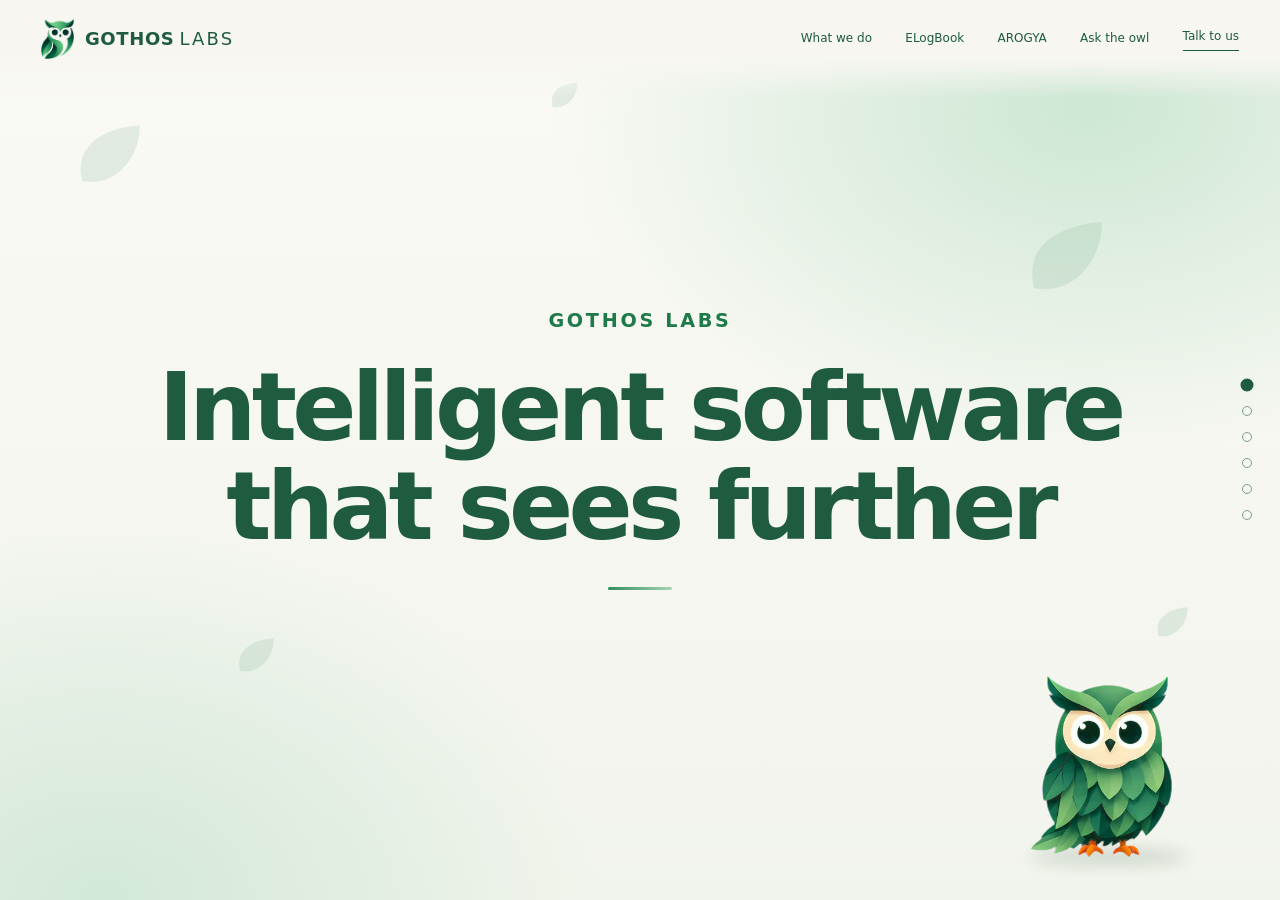
==== commit 350c5240: "Rebuild landing as six full-screen sections with product pages Six-section deck with a one-gesture-p" ====
--- a/index.html
+++ b/index.html
@@ -1,81 +1,83 @@
 <!doctype html>
 <html lang="en"><head>
-<meta charset="utf-8"><meta name="viewport" content="width=device-width,initial-scale=1"><meta name="theme-color" content="#f7f6f1"><meta name="description" content="Thoughtful medical software from Gothos Labs. Explore Arogya ELogBook for clinical training and Arogya Health Assistant for hospital information."><title>Gothos Labs | Your residency. Documented.</title>
-<link rel="icon" href="assets/logo/gothos-owl.svg"><link rel="preload" href="assets/owl/hoot-torso.png" as="image"><link rel="preload" href="fonts/poppins-400.woff2" as="font" type="font/woff2" crossorigin><link rel="stylesheet" href="styles.css"><link rel="stylesheet" href="product-preview.css"><link rel="stylesheet" href="owl-chat.css?v=chat-transfer-3"><link rel="stylesheet" href="logbook-showcase.css"><script defer src="site.js?v=chat-transfer-3"></script><script defer src="section-scroll.js"></script><script defer src="owl.js?v=chat-transfer-3"></script><script defer src="chat.js?v=chat-transfer-3"></script><script defer src="logbook-showcase.js"></script>
+<meta charset="utf-8"><meta name="viewport" content="width=device-width,initial-scale=1"><meta name="theme-color" content="#f7f6f1"><meta name="description" content="Gothos Labs builds intelligent software. ELogBook is a digital logbook for postgraduate medical training. AROGYA is a multilingual AI assistant for hospitals."><title>Gothos Labs | Intelligent software that sees further</title>
+<link rel="icon" type="image/png" href="assets/logo/gothos-logo.png"><link rel="preload" href="assets/owl/owl-atlas.webp" as="image" type="image/webp"><link rel="preload" href="fonts/poppins-400.woff2" as="font" type="font/woff2" crossorigin><link rel="stylesheet" href="styles.css?v=deck-3"><link rel="stylesheet" href="owl-chat.css?v=deck-3"><script defer src="site.js?v=deck-3"></script><script defer src="section-scroll.js?v=deck-3"></script><script defer src="owl.js?v=deck-3"></script><script defer src="chat.js?v=sprite-1"></script>
 </head><body>
 <a class="skip-link" href="#main">Skip to content</a><svg aria-hidden="true" class="svg-definitions" xmlns="http://www.w3.org/2000/svg"><defs>
+<symbol id="arrow" viewBox="0 0 24 24"><path d="M5 12h14m-6-6 6 6-6 6" fill="none" stroke="currentColor" stroke-linecap="round" stroke-linejoin="round" stroke-width="1.6"></path></symbol>
+</defs></svg>
+<header class="site-header"><a class="brand" href="#top" aria-label="Gothos Labs home"><img src="assets/logo/gothos-logo.png" alt="" width="33" height="40"><span>GOTHOS<span class="brand-labs">LABS</span></span></a><nav class="nav-links" id="navigation" aria-label="Main navigation"><a href="#what-we-do">What we do</a><a href="#elogbook">ELogBook</a><a href="#arogya">AROGYA</a><a href="#owl">Ask the owl</a><a class="nav-cta" href="#contact">Talk to us</a></nav><button class="menu-button" id="menu-button" type="button" aria-label="Open navigation" aria-controls="navigation" aria-expanded="false"><svg aria-hidden="true" viewBox="0 0 24 24" fill="none" stroke="currentColor" stroke-width="1.5"><path d="M5 8h14M5 16h14"/></svg></button></header>
+<nav class="deck-dots" id="deck-dots" aria-label="Sections"><a href="#top" aria-label="Gothos Labs, section 1 of 6"></a><a href="#what-we-do" aria-label="What we do, section 2 of 6"></a><a href="#elogbook" aria-label="ELogBook, section 3 of 6"></a><a href="#arogya" aria-label="AROGYA, section 4 of 6"></a><a href="#owl" aria-label="Ask the owl, section 5 of 6"></a><a href="#contact" aria-label="Talk to us, section 6 of 6"></a></nav>
+<main id="main" tabindex="-1" class="deck" data-deck><div class="deck-track">
 
-<symbol id="arrow" viewBox="0 0 24 24"><path d="M5 12h14m-6-6 6 6-6 6" fill="none" stroke="currentColor" stroke-linecap="round" stroke-linejoin="round" stroke-width="1.6"></path></symbol>
-<symbol id="book" viewBox="0 0 24 24"><path d="M6 3h14v18H6a3 3 0 0 1 0-6h14M6 3a3 3 0 0 0-3 3v12M9 7h7M9 11h5" fill="none" stroke="currentColor" stroke-linecap="round" stroke-linejoin="round" stroke-width="1.4"></path></symbol>
-<symbol id="check" viewBox="0 0 24 24"><path d="m5 12 4 4L19 6" fill="none" stroke="currentColor" stroke-linecap="round" stroke-linejoin="round" stroke-width="1.8"></path></symbol>
-<symbol id="person" viewBox="0 0 24 24"><circle cx="12" cy="7" fill="none" r="4" stroke="currentColor" stroke-width="1.3"></circle><path d="M4 21v-3a8 8 0 0 1 16 0v3" fill="none" stroke="currentColor" stroke-linecap="round" stroke-width="1.3"></path></symbol>
-<symbol id="layers" viewBox="0 0 24 24"><path d="m12 3 10 5-10 5L2 8Zm-9 9 9 5 9-5M3 17l9 5 9-5" fill="none" stroke="currentColor" stroke-linecap="round" stroke-linejoin="round" stroke-width="1.3"></path></symbol>
-<symbol id="activity" viewBox="0 0 24 24"><path d="M2 12h5l3-8 4 16 3-8h5" fill="none" stroke="currentColor" stroke-linecap="round" stroke-linejoin="round" stroke-width="1.5"></path></symbol>
-<symbol id="chevrons" viewBox="0 0 70 60"><path d="m5 7 23 23L5 53M33 7l23 23-23 23" fill="none" stroke="currentColor" stroke-linecap="round" stroke-linejoin="round" stroke-width="10"></path></symbol>
-<symbol id="dashboard" viewBox="0 0 24 24"><g fill="none" stroke="currentColor" stroke-linecap="round" stroke-linejoin="round" stroke-width="1.5"><rect height="7" rx="1.5" width="7" x="3" y="3"></rect><rect height="7" rx="1.5" width="7" x="14" y="3"></rect><rect height="7" rx="1.5" width="7" x="3" y="14"></rect><rect height="7" rx="1.5" width="7" x="14" y="14"></rect></g></symbol><symbol id="calendar" viewBox="0 0 24 24"><g fill="none" stroke="currentColor" stroke-linecap="round" stroke-linejoin="round" stroke-width="1.5"><rect height="16" rx="2" width="18" x="3" y="5"></rect><path d="M16 3v4M8 3v4M3 11h18m-12 5h1m4 0h1"></path></g></symbol><symbol id="academic" viewBox="0 0 24 24"><g fill="none" stroke="currentColor" stroke-linecap="round" stroke-linejoin="round" stroke-width="1.5"><path d="m2 9 10-6 10 6-10 6Zm4 3v5q6 5 12 0v-5m4-3v8"></path></g></symbol><symbol id="clipboard" viewBox="0 0 24 24"><g fill="none" stroke="currentColor" stroke-linecap="round" stroke-linejoin="round" stroke-width="1.5"><path d="M9 5H5v16h14V5h-4M9 3h6v5H9zM8 13h8m-8 4h5"></path></g></symbol><symbol id="chevron" viewBox="0 0 24 24"><g fill="none" stroke="currentColor" stroke-linecap="round" stroke-linejoin="round" stroke-width="1.5"><path d="m9 5 7 7-7 7"></path></g></symbol><symbol id="expand" viewBox="0 0 24 24"><g fill="none" stroke="currentColor" stroke-linecap="round" stroke-linejoin="round" stroke-width="1.5"><path d="M8 3H3v5m13-5h5v5M3 16v5h5m13-5v5h-5M3 3l6 6m12-6-6 6M3 21l6-6m12 6-6-6"></path></g></symbol><symbol id="printer" viewBox="0 0 24 24"><g fill="none" stroke="currentColor" stroke-linecap="round" stroke-linejoin="round" stroke-width="1.5"><path d="M6 9V3h12v6M6 17H3V9h18v8h-3M6 14h12v7H6zm11-2h1"></path></g></symbol><symbol id="bell" viewBox="0 0 24 24"><g fill="none" stroke="currentColor" stroke-linecap="round" stroke-linejoin="round" stroke-width="1.5"><path d="M5 16h14l-2-3V9a5 5 0 0 0-10 0v4zm5 4h4"></path></g></symbol><symbol id="sun" viewBox="0 0 24 24"><g fill="none" stroke="currentColor" stroke-linecap="round" stroke-linejoin="round" stroke-width="1.5"><circle cx="12" cy="12" r="4"></circle><path d="M12 2v2m0 16v2M2 12h2m16 0h2M5 5l1 1m12 12 1 1M5 19l1-1M18 6l1-1"></path></g></symbol></defs></svg>
-<header class="site-header"><a class="brand" href="#top" aria-label="Gothos Labs home"><img src="assets/logo/gothos-owl.svg" alt="" width="36" height="40"><span>GOTHOS<span class="brand-labs">LABS</span></span></a><nav class="nav-links" id="navigation" aria-label="Main navigation"><a href="#about">ELogBook</a><a href="#assistant">Arogya Assistant</a><a href="#access">Talk to us</a></nav><div class="nav-end"><button class="nav-ask" type="button" data-chat>Ask the owl</button><button class="menu-button" id="menu-button" type="button" aria-label="Open navigation" aria-controls="navigation" aria-expanded="false"><svg aria-hidden="true" viewBox="0 0 24 24" fill="none" stroke="currentColor" stroke-width="1.5"><path d="M5 8h14M5 16h14"/></svg></button></div></header>
-<main id="main" tabindex="-1">
-<section class="page-section hero" id="top" data-flight-section aria-labelledby="hero-title">
-  <div class="section-inner hero-grid">
+<section class="slide s-hero" id="top" aria-labelledby="hero-title">
+  <div class="slide-inner">
     <div class="hero-copy">
-      <p class="product-eyebrow"><span></span>Gothos Labs presents Arogya ELogBook</p>
-      <h1 id="hero-title"><span class="headline-mask"><span>Your residency.</span></span><span class="headline-mask"><span>Documented.</span></span></h1>
-      <p class="hero-description">Every case. Every procedure. Every step forward. Bring your clinical work and academic progress into one thoughtful training record.</p>
-      <div class="button-row"><button class="pill pill--solid" type="button" data-expand-preview>Explore the logbook <svg aria-hidden="true" viewBox="0 0 24 24"><use href="#arrow"/></svg></button><a class="hero-text-link" href="#about">See how it works <span aria-hidden="true">↘</span></a></div>
-      <p class="hero-footnote">Built for residents, faculty, and departments.</p>
+      <p class="hero-company rv" style="--i:0">Gothos Labs</p>
+      <h1 class="rv" id="hero-title" tabindex="-1" style="--i:1">Intelligent software that sees further</h1>
+      <span class="hero-rule rv" aria-hidden="true" style="--i:2"></span>
     </div>
-    <div class="hero-workspace">
-      <div class="workspace-label"><span><i></i>One workspace. Your whole training journey.</span><span>01 / ELogBook</span></div>
-      <div id="product-preview"><div class="product-window" id="product-window"><div class="preview-browser"><span aria-hidden="true" class="window-dots"><i></i><i></i><i></i></span><span class="preview-address">Arogya ELogBook <span>/ resident workspace</span></span><button aria-label="Expand ELogBook preview" class="preview-expand" data-expand-preview=""><svg aria-hidden="true" viewBox="0 0 24 24"><use href="#expand"></use></svg></button></div><div class="elog-app"><aside class="elog-sidebar"><div class="elog-brand"><span class="elog-logo"><svg aria-hidden="true" viewBox="0 0 24 24"><use href="#book"></use></svg></span><div><strong>E-Logbook</strong><small>Clinical training records</small></div></div><p class="elog-workspace-label">Student workspace</p><div aria-label="ELogBook preview screens" aria-orientation="vertical" class="elog-nav" role="tablist"><button aria-controls="elog-panel" aria-label="Dashboard" aria-selected="true" class="active" data-preview-tab="dashboard" id="preview-tab-dashboard" role="tab" tabindex="0" type="button"><svg aria-hidden="true" viewBox="0 0 24 24"><use href="#dashboard"></use></svg><span>Dashboard</span></button><button aria-controls="elog-panel" aria-label="Postings &amp; Rotations" aria-selected="false" class="" data-preview-tab="postings" id="preview-tab-postings" role="tab" tabindex="-1" type="button"><svg aria-hidden="true" viewBox="0 0 24 24"><use href="#calendar"></use></svg><span>Postings &amp; Rotations</span></button><button aria-controls="elog-panel" aria-label="Case Logs" aria-selected="false" class="" data-preview-tab="cases" id="preview-tab-cases" role="tab" tabindex="-1" type="button"><svg aria-hidden="true" viewBox="0 0 24 24"><use href="#book"></use></svg><span>Case Logs</span></button><button aria-controls="elog-panel" aria-label="Procedure Logs" aria-selected="false" class="" data-preview-tab="procedures" id="preview-tab-procedures" role="tab" tabindex="-1" type="button"><svg aria-hidden="true" viewBox="0 0 24 24"><use href="#activity"></use></svg><span>Procedure Logs</span></button><button aria-controls="elog-panel" aria-label="Academic Activities" aria-selected="false" class="" data-preview-tab="academics" id="preview-tab-academics" role="tab" tabindex="-1" type="button"><svg aria-hidden="true" viewBox="0 0 24 24"><use href="#academic"></use></svg><span>Academic Activities</span></button><button aria-controls="elog-panel" aria-label="Assessments" aria-selected="false" class="" data-preview-tab="assessments" id="preview-tab-assessments" role="tab" tabindex="-1" type="button"><svg aria-hidden="true" viewBox="0 0 24 24"><use href="#clipboard"></use></svg><span>Assessments</span></button></div><div class="elog-sidebar-bottom"><svg aria-hidden="true" viewBox="0 0 24 24"><use href="#person"></use></svg><div><strong>Resident workspace</strong><span>Interface preview</span></div></div></aside><div class="elog-main"><div class="elog-topbar"><div><strong>Your department</strong><span>Student workspace</span></div><div class="elog-topbar-end"><span>Light mode</span><svg aria-hidden="true" viewBox="0 0 24 24"><use href="#bell"></use></svg></div></div><div class="elog-page-title"><div><span class="elog-eyebrow">Training record</span><h3 id="preview-screen-title">Dashboard</h3></div><span class="elog-preview-chip">Interface preview</span></div><div aria-labelledby="preview-tab-dashboard" class="elog-screen" id="elog-panel" role="tabpanel" tabindex="0"><div class="elog-dashboard">
-<div class="elog-welcome-grid"><div class="elog-welcome"><span class="elog-eyebrow">Resident dashboard</span><h3>Welcome back.</h3><p>Your clinical record, academic work, and verification status, together.</p><span class="elog-welcome-foot">Your training workspace</span></div><div class="elog-profile"><span class="elog-eyebrow">Resident profile</span><div class="elog-profile-title"><span class="elog-avatar"><svg aria-hidden="true" viewBox="0 0 24 24"><use href="#person"></use></svg></span><strong>Your profile</strong></div><dl><div><dt>Department</dt><dd>Your department</dd></div><div><dt>Registration</dt><dd>Not shown in preview</dd></div></dl></div></div>
-<div class="elog-insights"><div class="elog-insight-copy"><span class="elog-eyebrow">Dashboard insights</span><h3>See where your training stands.</h3><p>Follow verified activity against the requirements set by your department.</p><span class="elog-badge">Department-defined targets</span></div><div class="elog-targets"><div><span>Clinical cases</span><span>Record &amp; verify</span></div><div><span>Procedures</span><span>Log &amp; review</span></div><div><span>Academic activities</span><span>Record &amp; reflect</span></div></div></div>
-<div class="elog-category-grid"><button data-preview-go="cases"><svg aria-hidden="true" viewBox="0 0 24 24"><use href="#book"></use></svg><strong>Clinical cases</strong><span>Open case logs</span><svg aria-hidden="true" viewBox="0 0 24 24"><use href="#arrow"></use></svg></button><button data-preview-go="procedures"><svg aria-hidden="true" viewBox="0 0 24 24"><use href="#activity"></use></svg><strong>Procedures</strong><span>Open procedure logs</span><svg aria-hidden="true" viewBox="0 0 24 24"><use href="#arrow"></use></svg></button><button data-preview-go="academics"><svg aria-hidden="true" viewBox="0 0 24 24"><use href="#academic"></use></svg><strong>Academics</strong><span>Open academic activities</span><svg aria-hidden="true" viewBox="0 0 24 24"><use href="#arrow"></use></svg></button></div>
-<div class="elog-recent"><div><strong>Recent entries</strong><span>Verification status stays with the entry</span></div><div class="elog-empty-inline"><svg aria-hidden="true" viewBox="0 0 24 24"><use href="#clipboard"></use></svg><p>Your activity belongs here.<span>No resident or patient records are loaded in this preview.</span></p></div></div>
-</div></div></div></div><div class="preview-caption"><span><span class="status-dot"></span>ELogBook preview. No personal records.</span><button data-expand-preview="">Explore in full screen <svg aria-hidden="true" viewBox="0 0 24 24"><use href="#expand"></use></svg></button></div></div></div>
-
-      <div class="workspace-foot"><span>Explore the six screens above</span><span>Illustrative interface · No personal records</span></div>
-    </div>
-    <div class="hero-bottom"><span>MEDICAL SOFTWARE. THOUGHTFULLY BUILT.</span><a href="#about">Follow the journey <span aria-hidden="true">↓</span></a></div>
+    <span class="perch" aria-hidden="true"></span>
   </div>
 </section>
-<section class="page-section company logbook-story" id="about" data-flight-section aria-labelledby="about-title">
-  <div class="section-inner">
-    <p class="section-caption">01 / Arogya ELogBook</p>
-    <div class="story-heading reveal"><p class="product-eyebrow">From experience to evidence</p><h2 class="title" id="about-title">The work you do.<br>The record it deserves.</h2><p class="copy">Capture the learning, keep the context, and give every entry a clear review path. Built around the everyday work of postgraduate medical training.</p></div>
-    <div class="story-grid">
-      <article class="role-workspace reveal" aria-labelledby="role-heading">
-        <div class="role-tabs" role="tablist" aria-label="Explore ELogBook roles"><button id="role-resident" role="tab" aria-selected="true" aria-controls="role-panel" data-role="resident" tabindex="0">Resident</button><button id="role-faculty" role="tab" aria-selected="false" aria-controls="role-panel" data-role="faculty" tabindex="-1">Faculty</button><button id="role-department" role="tab" aria-selected="false" aria-controls="role-panel" data-role="department" tabindex="-1">Department</button></div>
-        <div id="role-panel" role="tabpanel" aria-labelledby="role-resident" tabindex="0"><div class="role-intro"><span class="role-icon"><svg aria-hidden="true" viewBox="0 0 24 24"><use id="role-symbol" href="#book"/></svg></span><div><p class="product-eyebrow" id="role-kicker">Your learning, thoughtfully recorded</p><h3 id="role-heading">Make every experience count.</h3></div></div><p id="role-description">Record clinical cases, procedures, and academic work. Keep posting details close and follow each entry through faculty verification.</p><ol class="role-steps" id="role-steps"><li><span>01</span>Record your activity</li><li><span>02</span>Add the training context</li><li><span>03</span>Follow faculty verification</li></ol><div class="role-footer"><span id="role-note">Your record grows with your training.</span><button type="button" class="text-button" data-expand-preview>Explore the screens <span aria-hidden="true">↗</span></button></div></div>
-      </article>
-      <div class="story-side">
-        <article class="journey-card reveal"><p class="product-eyebrow">Connected by design</p><h3>Clinical meets academic.</h3><div class="training-connection"><img src="assets/logbook/training-flow.svg" width="550" height="180" alt=""><span class="connection-label connection-cases">Cases</span><span class="connection-label connection-procedures">Procedures</span><span class="connection-label connection-academics">Academics</span><span class="connection-label connection-review">Reviews</span><span class="connection-center"><svg aria-hidden="true" viewBox="0 0 24 24"><use href="#book"/></svg></span></div><p>One logbook connects the activity with its context and review.</p></article>
-        <article class="milestone-card reveal"><div><p class="product-eyebrow">Beyond the case log</p><h3>The whole training journey.</h3><p>Postings, assessments, thesis milestones, certifications, and a printable logbook.</p></div><img src="assets/logbook/training-reflection.svg" width="400" height="110" alt=""></article>
-      </div>
+
+<section class="slide s-wwd" id="what-we-do" aria-labelledby="wwd-title">
+  <div class="slide-inner">
+    <div class="wwd-text">
+      <p class="kicker rv" style="--i:0">What we do</p>
+      <h2 id="wwd-title" tabindex="-1" class="rv" style="--i:1">We bring AI to your software, so it works better.</h2>
+      <p class="lede rv" style="--i:2">Gothos Labs builds AI into the software people already rely on, so everyday work gets simpler and better. We start from a real workflow, build with the people who use it, and keep each organisation's information its own. ELogBook and AROGYA are where we started: one for postgraduate medical training, one for hospitals and their patients.</p>
     </div>
-    <p class="story-note">Features and completion requirements depend on your department’s configuration.</p>
+    <div class="wwd-side"><span class="perch" aria-hidden="true"></span></div>
   </div>
 </section>
-<section class="page-section assistant-section" id="assistant" data-theme="dark" data-flight-section aria-labelledby="assistant-title"><div class="leaves" aria-hidden="true"><span class="leaf blur" style="--left:0%;--size:22px;--opacity:0.08;--duration:16s;--delay:-0s"><svg viewBox="0 0 60 60"><path d="M8 51C0 21 29 9 52 8C53 30 35 56 8 51Z"/></svg></span><span class="leaf " style="--left:19%;--size:36px;--opacity:0.115;--duration:19s;--delay:-3s"><svg viewBox="0 0 60 60"><path d="M8 51C0 21 29 9 52 8C53 30 35 56 8 51Z"/></svg></span><span class="leaf " style="--left:38%;--size:36px;--opacity:0.15000000000000002;--duration:22s;--delay:-6s"><svg viewBox="0 0 60 60"><path d="M8 51C0 21 29 9 52 8C53 30 35 56 8 51Z"/></svg></span><span class="leaf " style="--left:57%;--size:22px;--opacity:0.185;--duration:25s;--delay:-9s"><svg viewBox="0 0 60 60"><path d="M8 51C0 21 29 9 52 8C53 30 35 56 8 51Z"/></svg></span><span class="leaf blur" style="--left:76%;--size:36px;--opacity:0.08;--duration:28s;--delay:-12s"><svg viewBox="0 0 60 60"><path d="M8 51C0 21 29 9 52 8C53 30 35 56 8 51Z"/></svg></span><span class="leaf " style="--left:95%;--size:36px;--opacity:0.115;--duration:16s;--delay:-15s"><svg viewBox="0 0 60 60"><path d="M8 51C0 21 29 9 52 8C53 30 35 56 8 51Z"/></svg></span><span class="leaf " style="--left:14%;--size:22px;--opacity:0.15000000000000002;--duration:19s;--delay:-18s"><svg viewBox="0 0 60 60"><path d="M8 51C0 21 29 9 52 8C53 30 35 56 8 51Z"/></svg></span><span class="leaf " style="--left:33%;--size:36px;--opacity:0.185;--duration:22s;--delay:-21s"><svg viewBox="0 0 60 60"><path d="M8 51C0 21 29 9 52 8C53 30 35 56 8 51Z"/></svg></span><span class="leaf blur" style="--left:52%;--size:36px;--opacity:0.08;--duration:25s;--delay:-24s"><svg viewBox="0 0 60 60"><path d="M8 51C0 21 29 9 52 8C53 30 35 56 8 51Z"/></svg></span><span class="leaf " style="--left:71%;--size:22px;--opacity:0.115;--duration:28s;--delay:-27s"><svg viewBox="0 0 60 60"><path d="M8 51C0 21 29 9 52 8C53 30 35 56 8 51Z"/></svg></span><span class="leaf " style="--left:90%;--size:36px;--opacity:0.15000000000000002;--duration:16s;--delay:-30s"><svg viewBox="0 0 60 60"><path d="M8 51C0 21 29 9 52 8C53 30 35 56 8 51Z"/></svg></span><span class="leaf " style="--left:9%;--size:36px;--opacity:0.185;--duration:19s;--delay:-33s"><svg viewBox="0 0 60 60"><path d="M8 51C0 21 29 9 52 8C53 30 35 56 8 51Z"/></svg></span><span class="leaf blur" style="--left:28%;--size:22px;--opacity:0.08;--duration:22s;--delay:-36s"><svg viewBox="0 0 60 60"><path d="M8 51C0 21 29 9 52 8C53 30 35 56 8 51Z"/></svg></span><span class="leaf " style="--left:47%;--size:36px;--opacity:0.115;--duration:25s;--delay:-39s"><svg viewBox="0 0 60 60"><path d="M8 51C0 21 29 9 52 8C53 30 35 56 8 51Z"/></svg></span></div><div class="section-inner"><p class="section-caption">Section 02</p><span class="num" aria-hidden="true" data-speed=".35">02</span><div class="assistant-copy"><p class="eyebrow reveal">Arogya Health Assistant</p><h2 class="title reveal" id="assistant-title">A health assistant your patients can talk to</h2><p class="copy reveal">An AI assistant for hospital websites and patient portals, built to answer common hospital questions and point patients to the right next step.</p><div class="feature-chips reveal"><span>English and Malayalam</span><span>Voice input</span><span>Branded for each hospital</span><span>Built on your hospital's own information</span></div><div class="button-row reveal"><button class="pill pill--solid" type="button" data-live-assistant disabled>Live demo coming soon</button><button class="pill" type="button" data-chat="assistant">Ask the owl about it <svg aria-hidden="true" viewBox="0 0 24 24"><use href="#chevron"/></svg></button></div><p class="disclaimer reveal">General information only. It does not diagnose or replace a doctor. In an emergency, contact your local emergency services.</p></div>
-<aside class="assistant-card reveal" aria-label="Illustrative Arogya Health Assistant preview"><p class="assistant-card-label">Illustrative preview, not a live conversation</p><div class="assistant-card-header"><img class="assistant-avatar" src="assets/logo/gothos-owl.svg" alt=""><div><strong>Arogya Health Assistant</strong><small><span class="online-dot"></span>Illustrative interface</small></div></div><div class="assistant-conversation" aria-label="Example administrative conversation"><p class="preview-bubble sequence-item" data-sequence="0">Hello! How can I help you today?</p><div class="preview-options sequence-item" data-sequence="1"><span>Book an appointment</span><span>Find a doctor</span><span>Lab test information</span></div><p class="preview-bubble user sequence-item" data-sequence="2">Book an appointment</p><div class="preview-typing" id="assistant-typing" aria-label="Example typing indicator" hidden><span></span><span></span><span></span></div><p class="preview-bubble sequence-item" data-sequence="3">Of course. Which department would you like to visit?</p></div><p class="disclaimer">General information only. It does not diagnose or replace a doctor. In an emergency, contact your local emergency services.</p></aside></div></section>
-<section class="page-section build" id="access" data-flight-section aria-labelledby="build-title"><div class="section-inner"><p class="section-caption">Section 03</p><span class="num" aria-hidden="true" data-speed=".35">03</span><div class="sage-blob" aria-hidden="true" data-speed=".04"></div><div class="section-copy"><h2 class="title reveal" id="build-title">Build with Gothos</h2><p class="copy reveal">Bring ELogBook to your department, explore a hospital assistant, or talk to us about a medical software idea.</p><div class="button-row reveal"><button class="pill" type="button" data-chat>Ask the owl <svg aria-hidden="true" viewBox="0 0 24 24"><use href="#chevron"/></svg></button></div><form id="enquiry-form" class="enquiry-form reveal"><label>Your name<input name="name" autocomplete="name" maxlength="80"></label><label>Work email<input id="enquiry-email" name="email" type="email" autocomplete="email" required maxlength="254"></label><label class="full">What would you like to discuss?<select name="topic"><option>Arogya ELogBook</option><option>Arogya Health Assistant</option><option>A medical software project</option><option>Partnership</option></select></label><label class="full">Your idea or question<textarea name="message" maxlength="3000" required placeholder="Tell us what you're building…"></textarea></label><button class="pill pill--solid full" type="submit">Prepare my enquiry <svg aria-hidden="true" viewBox="0 0 24 24"><use href="#chevron"/></svg></button><p class="local-note full">Your brief downloads to your device. Nothing is sent, and no booking is made.</p><p class="form-status full" id="form-status" role="status"></p></form></div></div></section>
-<footer class="page-section site-footer" id="contact" data-flight-section aria-labelledby="footer-title"><div class="section-inner"><div class="footer-invitation"><h2 id="footer-title">Ready to take flight?</h2><button class="pill" type="button" data-chat>Ask the owl <svg aria-hidden="true" viewBox="0 0 24 24"><use href="#chevron"/></svg></button></div><div class="sage-blob footer-blob" aria-hidden="true"></div><div class="footer-bottom"><div class="footer-settings"><span>© <span id="year">2026</span> Gothos Labs</span><button id="motion-control" class="motion-control" type="button" aria-pressed="false"><svg aria-hidden="true" viewBox="0 0 18 18" fill="none" stroke="currentColor"><path id="motion-icon" d="M6 4v10M12 4v10"/></svg><span>Pause motion</span></button></div><nav aria-label="Footer navigation"><a href="#top">Back to top</a><a href="#about">ELogBook</a><a href="#assistant">Arogya Assistant</a><a href="#access">Talk to us</a></nav></div></div></footer></main>
-<div id="owl-layer"><div id="shadow" aria-hidden="true"></div><div class="owl-trail" aria-hidden="true"><img src="assets/owl/hoot-body.png" alt=""></div><div class="owl-trail" aria-hidden="true"><img src="assets/owl/hoot-body.png" alt=""></div><button id="owl" type="button" data-chat aria-label="Open Hoot, Gothos's website guide"><svg viewBox="0 0 400 400" aria-hidden="true"><defs><path id="actual-wing-left" d="M148 164 C124 157 103 193 96 230 C93 246 96 254 99 254 L108 250 C104 273 109 295 114 308 C142 289 161 250 174 221 C188 196 177 175 148 164 Z"/><path id="actual-wing-right" d="M310 159 C330 172 337 193 340 220 C343 246 329 276 307 300 L295 317 C285 296 291 270 303 245 C314 220 315 189 310 159 Z"/><clipPath id="actual-wing-clip-left"><use href="#actual-wing-left"/></clipPath><clipPath id="actual-wing-clip-right"><use href="#actual-wing-right"/></clipPath><mask id="owl-torso-mask" maskUnits="userSpaceOnUse" x="0" y="0" width="400" height="400"><rect width="400" height="400" fill="white"/><use href="#actual-wing-left" fill="black"/><use href="#actual-wing-right" fill="black"/></mask><clipPath id="flight-eye-clip-L" clipPathUnits="userSpaceOnUse"><ellipse cx="186" cy="126" rx="20" ry="20"/></clipPath><clipPath id="flight-eye-clip-R" clipPathUnits="userSpaceOnUse"><ellipse cx="266" cy="126" rx="20" ry="20"/></clipPath><linearGradient id="flight-lid-shade" x1="0" y1="0" x2=".2" y2="1"><stop offset="0" stop-color="#f2e6c6"/><stop offset=".5" stop-color="#eadcba"/><stop offset="1" stop-color="#bca77b"/></linearGradient></defs><g class="dimensional-art"><g id="wingL"><image href="assets/owl/hoot-wing.png" x="-52" y="130" width="220" height="110"/></g><g id="wingR"><g transform="translate(458 0) scale(-1 1)"><image href="assets/owl/hoot-wing.png" x="-52" y="130" width="220" height="110"/></g></g><g id="flight-body"><image href="assets/owl/hoot-torso.png" width="400" height="400"/></g><g id="flight-eyeL" clip-path="url(#flight-eye-clip-L)"><g class="owl-pupil" data-gaze="dimensional"><image href="assets/owl/hoot-torso.png" x="0" y="0" width="400" height="400"/></g></g><g id="flight-eyeR" clip-path="url(#flight-eye-clip-R)"><g class="owl-pupil" data-gaze="dimensional"><image href="assets/owl/hoot-torso.png" x="0" y="0" width="400" height="400"/></g></g><ellipse id="flight-lidL" class="owl-lid" cx="186" cy="126" rx="22" ry="22" fill="url(#flight-lid-shade)"/><ellipse id="flight-lidR" class="owl-lid" cx="266" cy="126" rx="22" ry="22" fill="url(#flight-lid-shade)"/></g><g class="flat-logo"><g id="body">
-<path fill="#1e5b3f" d="M99 117C75 171 103 199 71 242C35 289 29 330 51 364C92 337 110 316 120 275C130 322 95 344 77 382C177 389 296 320 313 217C324 152 302 109 298 104L265 91Z"/>
-<path fill="#2f8f5b" d="M105 113C63 163 94 211 134 233C210 276 229 327 137 375C217 353 272 278 262 213C258 176 236 146 217 120Z"/>
-<path fill="#4ba66a" d="M118 192C133 230 195 234 210 286C231 348 169 375 141 377C247 350 293 268 283 210Z"/>
-<path fill="#176144" d="M104 222C58 266 37 317 51 364C61 312 107 301 120 275Z"/>
-<path fill="#f1e9d6" d="M116 108C149 94 176 109 200 139C224 105 256 92 286 108C318 133 304 179 271 195C284 261 260 317 216 350C245 307 248 264 207 236C183 219 140 217 112 195C82 173 84 129 116 108Z"/>
-<path fill="#2f8f5b" d="M80 43C106 70 144 81 164 80C194 65 225 63 253 80C294 75 322 55 327 39C333 84 315 111 270 117C233 126 214 146 200 174C186 144 164 126 132 116C94 105 78 80 80 43Z"/>
-<path fill="#1e5b3f" d="M80 43C96 75 126 99 164 122L132 116C94 105 78 80 80 43ZM327 39C312 79 282 103 242 125L270 117C315 111 333 84 327 39Z"/>
-</g>
-<g id="face"><g id="eyeL"><circle cx="153" cy="150" r="34" fill="#fff"/><g class="owl-pupil"><circle cx="153" cy="150" r="23" fill="#123d2b"/><circle class="flight-detail" cx="146" cy="143" r="5" fill="#fff"/></g><ellipse id="lidL" class="owl-lid" cx="153" cy="150" rx="35" ry="35" fill="#f1e9d6"/></g><g id="eyeR"><circle cx="246" cy="150" r="34" fill="#fff"/><g class="owl-pupil"><circle cx="246" cy="150" r="23" fill="#123d2b"/><circle class="flight-detail" cx="239" cy="143" r="5" fill="#fff"/></g><ellipse id="lidR" class="owl-lid" cx="246" cy="150" rx="35" ry="35" fill="#f1e9d6"/></g><path id="beak" fill="#123d2b" d="M190 181Q200 174 210 181Q211 188 200 204Q189 188 190 181Z"/></g>
-<g id="feet" class="flight-detail" fill="#123d2b"><path d="M169 348l-1 19 8-5 6 5 1-20ZM208 341l2 19 6-6 7 4-4-23Z"/></g></g></svg></button></div>
-<div id="logo-lockup"><a href="#top" aria-label="Gothos Labs, back to top"><span>GOTHOS</span><span class="lockup-labs">LABS</span></a><small>AI products and software</small></div>
-<button class="chat-dock" type="button" data-chat aria-label="Ask the owl"><svg aria-hidden="true" viewBox="0 0 24 24" fill="none" stroke="currentColor" stroke-width="1.6"><path d="M5 4h14a2 2 0 0 1 2 2v10a2 2 0 0 1-2 2h-8l-6 3v-3H5a2 2 0 0 1-2-2V6a2 2 0 0 1 2-2Z"/><path d="M7 9h10M7 13h6"/></svg><span class="dock-tooltip" aria-hidden="true">Ask the owl</span></button>
-<dialog class="modal preview-dialog" id="preview-dialog" aria-labelledby="preview-dialog-title" aria-modal="true"><div class="dialog-heading"><div><p>Arogya ELogBook</p><h2 id="preview-dialog-title">Your training record, together.</h2></div><button class="dialog-close" type="button" aria-label="Close ELogBook preview">×</button></div><div id="preview-dialog-host"></div><p class="preview-dialog-note">Explore all six screens using the sidebar. This illustrative interface contains no resident or patient records. Features depend on department configuration.</p></dialog>
-<dialog class="modal demo-dialog" id="assistant-dialog" aria-labelledby="demo-title" aria-modal="true"><div class="dialog-heading"><h2 id="demo-title">Arogya Health Assistant</h2><button class="dialog-close" type="button" aria-label="Close assistant demo">×</button></div><p class="demo-notice">Demo only. Please don't enter personal health information.</p><div id="demo-host" class="demo-host"></div><p><a id="demo-new-tab" target="_blank" rel="noopener noreferrer">Open in a new tab</a></p><p class="disclaimer">General information only. It does not diagnose or replace a doctor. In an emergency, contact your local emergency services.</p></dialog>
-<dialog class="chat-dialog" id="chat-dialog" aria-labelledby="chat-title" aria-modal="true"><div class="chat-panel"><header class="chat-header"><img class="chat-owl-avatar" src="assets/owl/hoot-body.png" alt="" width="64" height="64"><div><h2 id="chat-title">Hoot, your Gothos guide</h2><p><span class="online-dot"></span>Online · Website guide</p></div><button class="dialog-close" type="button" aria-label="Close Hoot">×</button></header><div class="chat-messages" id="chat-messages" role="log" aria-live="polite" aria-relevant="additions" aria-label="Conversation with Hoot"></div><div class="chat-typing" id="chat-typing" role="status" hidden><i></i><i></i><i></i><span class="sr-only">Hoot is typing</span></div><form class="chat-form" id="chat-form"><label class="sr-only" for="chat-input">Message Hoot</label><input id="chat-input" name="message" autocomplete="off" maxlength="1200" placeholder="Ask about Gothos Labs…" required><button type="submit" aria-label="Send message"><svg aria-hidden="true" viewBox="0 0 24 24" fill="none" stroke="currentColor" stroke-width="1.7"><path d="M5 12h14m-6-6 6 6-6 6"/></svg></button></form><p class="chat-local-note">Company questions only. Please don't share health information.</p></div></dialog>
-<noscript><style>#owl-layer,.chat-dock,[data-chat],[data-expand-preview],[data-live-assistant],#enquiry-form,.motion-control,.menu-button{display:none!important}.nav-links{display:flex;position:static;box-shadow:none;border:0;padding:0;font-size:10px;gap:10px}.hero h1 span{animation:none}.sequence-item{opacity:1;transform:none}</style><p class="no-js-note">Interactive previews, the owl guide and local enquiry downloads need JavaScript. Product information and navigation remain available.</p></noscript>
+
+<section class="slide s-elb" id="elogbook" aria-labelledby="elb-title">
+  <div class="slide-inner">
+    <div class="slide-text">
+      <p class="kicker rv" style="--i:0">ELogBook</p>
+      <h2 id="elb-title" tabindex="-1" class="rv" style="--i:1">A digital logbook for postgraduate medical training.</h2>
+      <p class="lede rv" style="--i:2">Residents log their work, professors review it, and Heads of Department track progress against training targets.</p>
+    </div>
+    <figure class="shot rv" style="--i:3"><img src="assets/screens/elogbook-preview.webp" width="1001" height="794" alt="Illustrative ELogBook resident dashboard. It contains no personal records." loading="eager" decoding="async"><figcaption>Illustrative interface · No personal records</figcaption></figure>
+    <div class="slide-cta cta-row"><a class="pill pill--solid rv" style="--i:4" href="elogbook.html">Explore ELogBook <svg aria-hidden="true" viewBox="0 0 24 24"><use href="#arrow"/></svg></a><span class="perch" aria-hidden="true"></span></div>
+  </div>
+</section>
+
+<section class="slide s-arogya" id="arogya" aria-labelledby="arogya-title">
+  <div class="slide-inner">
+    <div class="slide-text">
+      <p class="kicker rv" style="--i:0">AROGYA</p>
+      <h2 id="arogya-title" tabindex="-1" class="rv" style="--i:1">An AI assistant that speaks your patients' language.</h2>
+      <p class="lede rv" style="--i:2">Answers in English and Malayalam, helps patients find doctors and book appointments, on the web and on WhatsApp.</p>
+      <p class="disclaimer rv" style="--i:3">General information only. It does not diagnose or replace a doctor. In an emergency, contact your local emergency services.</p>
+    </div>
+    <figure class="shot rv" style="--i:3"><img src="assets/screens/arogya-preview.webp" width="513" height="454" alt="Illustrative AROGYA chat preview. It is not a live conversation." loading="eager" decoding="async"><figcaption>Illustrative preview · Not a live conversation</figcaption></figure>
+    <div class="slide-cta cta-row"><a class="pill pill--solid rv" style="--i:4" href="arogya.html">Explore AROGYA <svg aria-hidden="true" viewBox="0 0 24 24"><use href="#arrow"/></svg></a><span class="perch" aria-hidden="true"></span></div>
+  </div>
+</section>
+
+<section class="slide s-owl" id="talk-to-hoot" data-hash="owl" aria-labelledby="owl-title">
+  <div class="slide-inner">
+    <h2 id="owl-title" tabindex="-1" class="rv" style="--i:0">Ask the owl</h2>
+    <p class="lede rv" style="--i:1">Hoot is our website guide. Ask about Gothos Labs, our products, or how to work with us.</p>
+    <div class="cta-row"><button class="pill pill--solid rv" style="--i:2" type="button" data-chat>Talk to Hoot <svg aria-hidden="true" viewBox="0 0 24 24"><use href="#arrow"/></svg></button><span class="perch" aria-hidden="true"></span></div>
+  </div>
+</section>
+
+<section class="slide s-contact" id="contact" aria-labelledby="contact-title">
+  <div class="slide-inner">
+    <div class="contact-intro">
+      <h2 id="contact-title" tabindex="-1" class="rv" style="--i:0">Talk to us</h2>
+      <span class="perch" aria-hidden="true"></span>
+    </div>
+    <form id="enquiry-form" class="enquiry-form rv" style="--i:1"><label>Your name<input name="name" autocomplete="name" maxlength="80"></label><label>Work email<input id="enquiry-email" name="email" type="email" autocomplete="email" required maxlength="254"></label><label class="full">What would you like to discuss?<select name="topic"><option>ELogBook</option><option>AROGYA</option><option>A medical software project</option><option>Partnership</option></select></label><label class="full">Your idea or question<textarea name="message" maxlength="3000" required placeholder="Tell us what you're building…"></textarea></label><button class="pill pill--solid full" type="submit">Prepare my enquiry <svg aria-hidden="true" viewBox="0 0 24 24"><use href="#arrow"/></svg></button><p class="local-note full">Your brief downloads to your device. Nothing is sent, and no booking is made.</p><p class="form-status full" id="form-status" role="status"></p></form>
+    <footer class="slim-footer"><div class="footer-settings"><span>© <span id="year">2026</span> Gothos Labs</span><button id="motion-control" class="motion-control" type="button" aria-pressed="false"><svg aria-hidden="true" viewBox="0 0 18 18" fill="none" stroke="currentColor"><path id="motion-icon" d="M6 4v10M12 4v10"/></svg><span>Pause motion</span></button></div><nav aria-label="Footer navigation"><a href="#top">Back to top</a><a href="elogbook.html">ELogBook</a><a href="arogya.html">AROGYA</a></nav></footer>
+  </div>
+</section>
+
+</div></main>
+<div id="owl-layer"><div id="shadow" aria-hidden="true"></div><div id="owl"><span class="owl-sprite" aria-hidden="true"></span><button class="owl-hit" type="button" data-chat aria-label="Open Hoot, Gothos's website guide"></button></div></div>
+<dialog class="chat-dialog" id="chat-dialog" aria-labelledby="chat-title" aria-modal="true"><div class="chat-panel"><header class="chat-header"><span class="chat-owl-avatar" aria-hidden="true"></span><div><h2 id="chat-title">Hoot, your Gothos guide</h2><p><span class="online-dot"></span>Online · Website guide</p></div><button class="dialog-close" type="button" aria-label="Close Hoot">×</button></header><div class="chat-messages" id="chat-messages" role="log" aria-live="polite" aria-relevant="additions" aria-label="Conversation with Hoot"></div><div class="chat-typing" id="chat-typing" role="status" hidden><i></i><i></i><i></i><span class="sr-only">Hoot is typing</span></div><form class="chat-form" id="chat-form"><label class="sr-only" for="chat-input">Message Hoot</label><input id="chat-input" name="message" autocomplete="off" maxlength="1200" placeholder="Ask about Gothos Labs…" required><button type="submit" aria-label="Send message"><svg aria-hidden="true" viewBox="0 0 24 24" fill="none" stroke="currentColor" stroke-width="1.7"><path d="M5 12h14m-6-6 6 6-6 6"/></svg></button></form><p class="chat-local-note">Company questions only. Please don't share health information.</p></div></dialog>
+<noscript><style>#owl-layer,[data-chat],#enquiry-form,.motion-control,.menu-button,.deck-dots{display:none!important}.nav-links{display:flex;position:static;box-shadow:none;border:0;padding:0;font-size:10px;gap:10px}.rv{animation:none}.slide{min-height:100svh}</style><p class="no-js-note">The owl guide and local enquiry downloads need JavaScript. Product information and navigation remain available.</p></noscript>
 </body></html>
-
-
--- a/styles.css
+++ b/styles.css
@@ -0,0 +1,157 @@
+
+@font-face{font-family:Poppins;src:url('fonts/poppins-300.woff2') format('woff2');font-weight:300;font-display:swap}
+@font-face{font-family:Poppins;src:url('fonts/poppins-400.woff2') format('woff2');font-weight:400;font-display:swap}
+@font-face{font-family:Poppins;src:url('fonts/poppins-500.woff2') format('woff2');font-weight:500;font-display:swap}
+@font-face{font-family:Poppins;src:url('fonts/poppins-600.woff2') format('woff2');font-weight:600;font-display:swap}
+@font-face{font-family:Poppins;src:url('fonts/poppins-700.woff2') format('woff2');font-weight:700;font-display:swap}
+@font-face{font-family:Poppins;src:url('fonts/poppins-800.woff2') format('woff2');font-weight:800;font-display:swap}
+:root{--bg:#f7f6f1;--sage:#dde9df;--emerald:#2f8f5b;--emerald-text:#1f7a49;--forest:#1e5b3f;--deep:#123d2b;--ink:#14231b;--muted:#4a5f53;--pad:clamp(18px,3.2vw,46px);--gx:clamp(22px,7vw,120px);--header:78px;--owl:min(43vh,24.5vw)}
+@supports(height:100dvh){:root{--owl:min(43dvh,24.5vw)}}
+*{box-sizing:border-box}html:has(.product-page){scrollbar-gutter:stable}body{margin:0;background:var(--bg);color:var(--ink);font:15px/1.6 Poppins,system-ui,sans-serif}button,input,textarea,select{font:inherit;color:inherit}button{cursor:pointer}button:disabled{cursor:not-allowed}a{color:inherit}a,button,input,textarea,select{-webkit-tap-highlight-color:transparent}button:focus-visible,a:focus-visible,input:focus-visible,select:focus-visible,textarea:focus-visible,summary:focus-visible{outline:3px solid #33824e;outline-offset:5px}h1,h2,h3,p{margin:0}h1,h2,h3{line-height:1.12}[tabindex="-1"]:focus{outline:none}svg{display:block;width:24px;height:24px;flex:none}.svg-definitions{position:absolute;width:0;height:0;overflow:hidden}.sr-only{position:absolute;width:1px;height:1px;overflow:hidden;clip-path:inset(50%);white-space:nowrap}.skip-link{position:fixed;top:-80px;left:20px;z-index:200;padding:12px 20px;background:var(--forest);color:#fff;border-radius:30px}.skip-link:focus{top:12px}[hidden]{display:none!important}
+
+/* Header */
+.site-header{position:fixed;inset:0 0 auto;z-index:30;height:var(--header);padding:0 var(--pad);display:flex;align-items:center;justify-content:space-between;gap:24px;color:var(--forest)}
+.site-header::before{content:'';position:absolute;inset:0 0 -20px;z-index:-1;background:linear-gradient(var(--bg) 60%,rgba(247,246,241,0));pointer-events:none}
+.brand{display:flex;align-items:center;gap:11px;text-decoration:none;white-space:nowrap;font-size:18px;font-weight:700;letter-spacing:.035em}.brand img{width:33px;height:40px;object-fit:contain}.brand-labs{font-weight:300;letter-spacing:.12em;margin-left:5px}
+.nav-links{display:flex;gap:clamp(18px,2.6vw,40px);align-items:center}.nav-links a,.nav-links button{font-size:12px;text-decoration:none;border:0;background:none;padding:0}.nav-links a:hover,.nav-links button:hover{text-decoration:underline;text-underline-offset:6px}.nav-links [aria-current=true]{font-weight:600}.nav-links .nav-cta{border-bottom:1px solid currentColor;padding-bottom:3px;font-weight:500}
+.menu-button{display:none;border:1px solid currentColor;border-radius:50%;width:38px;height:38px;background:none;align-items:center;justify-content:center;color:var(--forest)}
+
+/* Buttons */
+.pill{display:inline-flex;justify-content:center;align-items:center;gap:16px;white-space:nowrap;text-decoration:none;border:1.8px solid currentColor;border-radius:999px;padding:12px 22px;font-size:13px;font-weight:600;line-height:1.4;background:transparent;transition:color .25s,background .25s,transform .25s}.pill svg{width:16px;height:16px}.pill:hover:not(:disabled){background:var(--forest);border-color:var(--forest);color:#fff;transform:translateY(-2px)}.pill--solid{background:var(--forest);border-color:var(--forest);color:#fff}.pill--solid:hover:not(:disabled){background:var(--deep)}.pill:disabled{opacity:.68}.button-row{display:flex;gap:12px;align-items:center;flex-wrap:wrap;margin-top:26px}
+
+/* Deck: six full-screen sections changed one at a time by section-scroll.js. */
+/* Without the deck (no script, a short or zoomed screen, or text that does not fit)
+   the sections simply stack and the page scrolls. section-scroll.js adds .deck-mode
+   to <html> only where every section fits the screen. */
+.deck{position:relative}
+.deck-mode body{overflow:hidden}
+.deck-mode .deck{position:fixed;left:0;top:0;width:100%;height:100vh;height:100svh;height:100dvh;overflow:hidden;overflow:clip}
+.deck-mode .deck-track{display:flex;flex-direction:column;height:100%;will-change:transform}
+.slide{position:relative;isolation:isolate;overflow:hidden;overflow:clip;min-height:100svh}
+.deck-mode .slide{flex:0 0 100%;height:100%;min-height:0}
+.slide-inner{position:relative;min-height:100svh;padding:calc(var(--header) + 14px) var(--gx) clamp(20px,4.6vh,44px)}
+.deck-mode .slide-inner{position:absolute;inset:0;min-height:0}
+.slide::before{content:'';position:absolute;inset:0;z-index:-1;pointer-events:none;opacity:.9;background-repeat:no-repeat;
+ --leaf:url("data:image/svg+xml,%3Csvg xmlns='http://www.w3.org/2000/svg' viewBox='0 0 60 60'%3E%3Cpath fill='%2379a98a' fill-opacity='.2' d='M8 51C0 21 29 9 52 8C53 30 35 56 8 51Z'/%3E%3C/svg%3E");
+ background-image:var(--leaf),var(--leaf),var(--leaf),var(--leaf),var(--leaf);background-size:78px,46px,34px,92px,40px;background-position:6% 14%,19% 74%,44% 9%,86% 26%,93% 70%}
+.slide:nth-child(even)::before{transform:scaleX(-1)}
+.s-hero{background:radial-gradient(60% 55% at 85% 12%,rgba(190,225,200,.75),transparent 70%),radial-gradient(55% 60% at 8% 100%,rgba(205,230,213,.85),transparent 70%),linear-gradient(180deg,#fbfaf6,#f1f4ec)}
+.s-wwd{background:radial-gradient(55% 60% at 12% 14%,rgba(196,226,205,.7),transparent 70%),radial-gradient(50% 55% at 92% 96%,rgba(205,230,213,.8),transparent 70%),linear-gradient(180deg,#fbfaf6,#f2f5ee)}
+.s-elb{background:radial-gradient(60% 60% at 92% 10%,rgba(196,226,205,.8),transparent 70%),linear-gradient(160deg,#e9f1e8,#f6f6f0 72%)}
+.s-arogya{background:radial-gradient(55% 60% at 8% 86%,rgba(196,226,205,.75),transparent 70%),radial-gradient(45% 50% at 95% 6%,rgba(214,234,219,.9),transparent 70%),linear-gradient(200deg,#fcfbf8,#f1f5ee)}
+.s-owl{background:radial-gradient(48% 56% at 50% 52%,rgba(183,219,195,.7),transparent 72%),linear-gradient(180deg,#f9f8f3,#eef4ec)}
+.s-contact{background:radial-gradient(60% 55% at 6% 100%,rgba(196,226,205,.85),transparent 70%),radial-gradient(45% 50% at 96% 8%,rgba(214,234,219,.85),transparent 70%),linear-gradient(180deg,#fbfaf6,#f1f4ec)}
+
+.deck-dots{display:none;position:fixed;right:clamp(2px,1.6vw,22px);top:50%;transform:translateY(-50%);z-index:25;flex-direction:column;margin:0;padding:0}
+.deck-mode .deck-dots{display:flex}
+.deck-dots a{display:grid;place-items:center;width:26px;height:26px;text-decoration:none}
+.deck-dots a::before{content:'';width:8px;height:8px;border-radius:50%;border:1.5px solid var(--forest);opacity:.55;transition:background .3s,opacity .3s,transform .3s}
+.deck-dots a[aria-current=true]::before{background:var(--forest);opacity:1;transform:scale(1.3)}
+
+/* Shared slide type */
+.kicker{display:flex;align-items:center;gap:12px;font-size:12px;font-weight:600;letter-spacing:.16em;text-transform:uppercase;color:var(--emerald-text);margin-bottom:clamp(10px,2.4vh,22px)}.kicker::after{content:'';width:46px;height:1px;background:currentColor}
+.slide h2{font-weight:700;font-size:clamp(28px,min(4.3vw,7.3vh),66px);line-height:1.06;letter-spacing:-.035em;color:var(--forest);max-width:14ch;text-wrap:balance}
+.lede{margin-top:clamp(12px,2.8vh,26px);font-size:clamp(13.5px,min(1.18vw,2.2vh),18px);line-height:1.7;color:#3f5448;max-width:520px}
+.perch{display:none;flex:none;width:calc(var(--owl)*.52);height:calc(var(--owl)*.6);pointer-events:none}.deck-mode .perch{display:block}
+.cta-row{display:flex;align-items:flex-end;gap:clamp(8px,2vw,22px);margin-top:clamp(8px,2vh,18px)}.cta-row .pill{margin-bottom:clamp(4px,1.4vh,14px)}
+/* The whole screenshot always shows: it scales down to the room left, keeping its shape, and is never cropped. */
+.shot{margin:0;min-width:0;min-height:0;display:grid;grid-template-rows:minmax(0,1fr) auto;justify-items:start}
+.shot img{display:block;width:auto;height:auto;max-width:100%;max-height:calc(100vh - var(--header) - 100px);min-height:0;border-radius:clamp(10px,1.6vw,18px);border:1px solid rgba(30,91,63,.14);box-shadow:0 26px 60px -28px rgba(30,91,63,.45),0 2px 8px rgba(30,91,63,.08);background:#fff}
+@supports(height:100dvh){.shot img{max-height:calc(100dvh - var(--header) - 100px)}}
+.shot figcaption{font-size:clamp(10px,1.5vh,11.5px);color:var(--muted);margin-top:10px}
+
+/* 1 Hero */
+.s-hero .slide-inner{display:grid;place-items:center;text-align:center}
+.hero-copy{position:relative;z-index:2;margin-bottom:6vh}
+.hero-company{font-size:clamp(14px,min(1.5vw,2.6vh),22px);font-weight:600;letter-spacing:.14em;text-transform:uppercase;color:var(--emerald-text)}
+.s-hero h1{margin-top:clamp(10px,2.4vh,22px);font-weight:800;font-size:clamp(40px,min(7.4vw,12.4vh),118px);line-height:1.04;letter-spacing:-.05em;color:var(--forest);text-wrap:balance}
+.hero-rule{display:block;width:64px;height:3px;border-radius:3px;background:linear-gradient(90deg,#2f8f5b,#a9d3b4);margin:clamp(16px,3.6vh,32px) auto 0}
+.s-hero .perch{position:absolute;right:7%;bottom:max(20px,5vh)}
+
+/* 2 What we do */
+.s-wwd .slide-inner{display:grid;grid-template-columns:minmax(0,1.05fr) minmax(0,.95fr);column-gap:7%;align-items:center}
+.wwd-side{display:flex;justify-content:center;align-items:center;min-width:0}
+
+/* 3 ELogBook, 4 AROGYA */
+.s-elb .slide-inner,.s-arogya .slide-inner{display:grid;grid-template-columns:minmax(0,.9fr) minmax(0,1.1fr);grid-template-areas:"text shot" "cta shot";grid-template-rows:auto auto;column-gap:6%;align-content:center;align-items:end}
+.s-arogya .slide-inner{grid-template-columns:minmax(0,1.1fr) minmax(0,.9fr);grid-template-areas:"shot text" "shot cta"}
+.slide-text{grid-area:text;align-self:end}.slide-text .lede{max-width:480px}
+.s-elb .shot,.s-arogya .shot{grid-area:shot;align-self:center}
+.s-arogya .shot img{max-width:min(100%,560px)}
+.slide-cta{grid-area:cta;align-self:start}
+.s-arogya .disclaimer{font-size:clamp(10.5px,1.5vh,12px);line-height:1.6;color:var(--muted);max-width:480px;margin-top:clamp(8px,1.8vh,16px);border-left:3px solid #a9d3b4;padding-left:12px}
+
+/* 5 Talk to the owl */
+.s-owl .slide-inner{display:flex;flex-direction:column;justify-content:center;align-items:center;text-align:center}
+.s-owl h2{max-width:none;font-size:clamp(34px,min(6.2vw,11vh),96px)}
+.s-owl .lede{margin-inline:auto;max-width:520px}
+.s-owl .cta-row{justify-content:center;margin-top:clamp(10px,2.4vh,24px)}
+
+/* 6 Contact */
+.s-contact .slide-inner{display:grid;grid-template-columns:minmax(0,.9fr) minmax(0,1.1fr);column-gap:7%;align-items:center;padding-bottom:clamp(54px,9vh,80px)}
+.contact-intro{display:flex;flex-direction:column;align-items:flex-start}
+.s-contact h2{max-width:none;font-size:clamp(34px,min(6.2vw,11vh),92px)}
+.contact-intro .perch{margin-top:clamp(4px,2vh,22px)}
+.enquiry-form{display:grid;grid-template-columns:1fr 1fr;gap:clamp(8px,1.6vh,14px) 14px;max-width:520px;width:100%;justify-self:end;padding:clamp(14px,2.6vh,28px) clamp(16px,2vw,28px);border-radius:clamp(18px,2.2vw,26px);background:rgba(255,255,255,.64);border:1px solid rgba(255,255,255,.9);box-shadow:0 30px 80px rgba(30,91,63,.12)}
+.enquiry-form label{display:flex;flex-direction:column;gap:5px;font-size:11px;font-weight:500;min-width:0}.enquiry-form .full{grid-column:1/-1}
+.enquiry-form input,.enquiry-form select,.enquiry-form textarea{width:100%;border:1px solid #9eb7a5;border-radius:9px;background:#ffffff90;padding:9px 12px;font-size:12px;min-height:40px;outline-offset:3px}
+.enquiry-form textarea{resize:none;min-height:clamp(58px,10vh,96px)}
+.enquiry-form .pill{justify-self:start;font-size:12px;padding:11px 22px}
+.local-note{font-size:10.5px;color:var(--muted);line-height:1.6}.form-status{font-size:11px;color:var(--forest);min-height:0}.form-status:empty{display:none}
+.enquiry-form ::placeholder,.chat-form input::placeholder{color:var(--muted);opacity:1}
+.slim-footer{position:absolute;left:var(--gx);right:var(--gx);bottom:clamp(10px,2.4vh,22px);display:flex;align-items:center;justify-content:space-between;flex-wrap:wrap;gap:4px 18px;font-size:11px;color:var(--muted);z-index:3}
+.slim-footer nav{display:flex;gap:18px}.slim-footer a{text-decoration:none}.slim-footer a:hover{text-decoration:underline}
+.footer-settings{display:flex;align-items:center;gap:18px;flex-wrap:wrap}
+/* Scrolling fallback: the footer line sits after the form, with room below it for the owl that perches in the corner. */
+html:not(.deck-mode) .s-contact .slide-inner{padding-bottom:140px;align-content:start}
+html:not(.deck-mode) .s-contact .slim-footer{position:relative;left:auto;right:auto;bottom:auto;grid-column:1/-1;margin-top:28px}
+.motion-control{display:flex;gap:6px;align-items:center;background:none;border:0;border-bottom:1px solid #a8bbae;padding:3px 0;font-size:11px}.motion-control svg{width:12px;height:12px}
+
+/* Entrance: runs when a slide becomes current. */
+@keyframes rise{from{opacity:0;transform:translateY(18px)}to{opacity:1;transform:none}}
+.js .slide.is-current .rv{animation:rise .8s cubic-bezier(.2,.7,.2,1) both;animation-delay:calc(var(--i,0)*90ms + 160ms)}
+.motion-off .rv{animation:none!important}
+@keyframes slide-fade{from{opacity:.2}to{opacity:1}}
+.slide.fade-in{animation:slide-fade .18s ease-out}
+
+/* Dialogs (product pages) */
+.modal{border:1px solid #c4d6c8;border-radius:24px;background:var(--bg);color:var(--ink);box-shadow:0 25px 120px #092e2a40;padding:28px;max-height:88svh;width:min(1080px,94vw);overflow:auto}.modal::backdrop{background:#173c2c50;backdrop-filter:blur(10px)}.dialog-heading{display:flex;align-items:center;justify-content:space-between;gap:20px;margin-bottom:24px}.dialog-heading h2{font-size:24px;font-weight:600}.dialog-heading p{font-size:10px;color:var(--muted);margin-bottom:5px}.dialog-close{border:1px solid #aec5b5;border-radius:50%;width:36px;height:36px;background:transparent;flex:none;font-size:22px;display:grid;place-items:center;line-height:1}.preview-dialog-note{font-size:11px;line-height:1.7;color:var(--muted);margin-top:18px}.demo-dialog{width:min(1000px,95vw)}.demo-notice{font-size:11px;margin:0 0 16px;padding:12px;background:var(--sage);border-radius:9px;color:var(--ink)}.demo-host iframe{width:100%;height:55svh;border:1px solid #bfd2c5;border-radius:12px;background:#fff}.demo-dialog .disclaimer{max-width:none}.demo-dialog a{font-size:12px}.no-js-note{padding:20px;background:var(--sage);font-size:12px}
+.online-dot{display:inline-block;width:6px;height:6px;border-radius:50%;background:var(--emerald);margin-right:5px}
+.disclaimer{font-size:11px;line-height:1.7;color:var(--muted)}
+
+@keyframes typing{to{opacity:.3;transform:translateY(-3px)}}
+
+/* Short screens */
+@media(max-height:760px) and (min-width:760px){.kicker{font-size:11px}.lede{line-height:1.6}.enquiry-form label{font-size:10.5px}.enquiry-form input,.enquiry-form select{min-height:36px;padding:7px 12px}}
+
+/* Phones and narrow windows */
+@media(max-width:1000px) and (min-width:760px){.brand{font-size:15px}.site-header{gap:15px}.nav-links{gap:16px}.s-elb .slide-inner,.s-arogya .slide-inner{column-gap:4%}.s-wwd .slide-inner{column-gap:5%}}
+@media(max-width:759px){
+ :root{--header:68px;--owl:min(50vw,28vh);--gx:22px}
+ @supports(height:100dvh){:root{--owl:min(50vw,28dvh)}}
+ .site-header{padding:0 18px;gap:8px}.brand{font-size:14px;gap:7px}.brand img{width:28px;height:34px}.brand-labs{margin-left:3px}.menu-button{display:flex}
+ .nav-links{display:none;position:absolute;top:calc(var(--header) - 4px);left:14px;right:14px;padding:22px;background:var(--bg);color:var(--forest);box-shadow:0 14px 30px #153a2015;border:1px solid #c4d6c8;border-radius:15px;flex-direction:column;align-items:stretch;gap:20px}.nav-links.open{display:flex}.nav-links a,.nav-links button{font-size:14px;text-align:left}.nav-links .nav-cta{border:0;padding:0;font-weight:500}
+ .slide-inner{padding-top:calc(var(--header) + 10px);padding-bottom:18px}
+ .deck-dots a{width:22px;height:22px}
+ .kicker{font-size:11px;margin-bottom:8px}.kicker::after{width:30px}
+ .slide h2{font-size:clamp(25px,min(8.2vw,4.6vh),34px);max-width:none}
+ .lede{font-size:13.5px;line-height:1.6;margin-top:10px}
+ .s-arogya .disclaimer{font-size:10.5px;margin-top:8px}
+ .cta-row{margin-top:6px}.cta-row .pill{font-size:12px;padding:11px 18px;margin-bottom:6px}
+ .s-hero .slide-inner{place-items:center start;text-align:left}.hero-copy{margin-bottom:12vh}.hero-rule{margin-left:0}
+ .s-hero h1{font-size:clamp(36px,10.4vw,56px)}
+ .s-hero .perch{right:12%;bottom:max(18px,4vh)}
+ .s-wwd .slide-inner{grid-template-columns:1fr;align-content:center;row-gap:0}.wwd-side{justify-content:flex-end;margin-top:8px}
+ .s-elb .slide-inner,.s-arogya .slide-inner{grid-template-columns:minmax(0,1fr);grid-template-rows:auto minmax(0,1fr) auto;grid-template-areas:"text" "shot" "cta";align-content:stretch;align-items:start;row-gap:10px}
+ .s-arogya .slide-inner{grid-template-columns:minmax(0,1fr);grid-template-areas:"text" "shot" "cta"}
+ .s-elb .shot,.s-arogya .shot{align-self:stretch}.shot img{border-radius:12px;max-height:100%}.shot figcaption{margin-top:6px} .slide-cta{align-self:end}
+ .s-owl h2{font-size:clamp(34px,11vw,52px)}
+ .s-contact .slide-inner{grid-template-columns:minmax(0,1fr);align-content:start;row-gap:8px;padding-top:calc(var(--header) + 20px);padding-bottom:50px;align-items:start}
+ .contact-intro{flex-direction:row;align-items:flex-end;justify-content:space-between;gap:10px}.s-contact h2{font-size:clamp(32px,10vw,44px)}.contact-intro .perch{margin-top:0}
+ .enquiry-form{max-width:none;justify-self:stretch;padding:12px 14px;gap:7px 10px;border-radius:18px}
+ .enquiry-form input,.enquiry-form select,.enquiry-form textarea{font-size:14px;min-height:38px;padding:7px 11px}.enquiry-form textarea{min-height:56px}.enquiry-form label{font-size:10.5px;gap:3px}
+ .local-note{font-size:10px;line-height:1.5}
+ .slim-footer{left:18px;right:18px;bottom:10px;font-size:10px;gap:2px 12px}.slim-footer nav{gap:12px}.footer-settings{gap:12px}.motion-control{font-size:10px}
+ .modal{padding:20px;width:96vw;border-radius:18px;max-height:91svh}.dialog-heading h2{font-size:20px}.dialog-heading{margin-bottom:18px}.pill{font-size:12px;padding:12px 20px}
+}
+@media(prefers-reduced-motion:reduce){html{scroll-behavior:auto}*,*::before,*::after{animation:none!important;transition:none!important}.slide.fade-in{animation:slide-fade .18s ease-out!important}}
--- a/owl-chat.css
+++ b/owl-chat.css
@@ -1,26 +1,22 @@
-#owl-layer{position:fixed;inset:0;z-index:20;pointer-events:none;perspective:900px;overflow:visible}#owl{position:absolute;left:0;top:0;width:400px;height:400px;border:0;background:none;padding:0;transform-origin:center;pointer-events:auto;will-change:transform;color:var(--forest);--L:0}#owl>svg{width:400px;height:400px;overflow:visible}#owl:focus-visible{outline:4px solid var(--emerald);border-radius:40%}#wingL{transform-origin:148px 170px;transform:rotate(-76deg) scale(.7,.72);opacity:1}#wingR{transform-origin:310px 170px;transform:rotate(76deg) scale(.7,.72);opacity:1}.owl-pupil{will-change:transform}.owl-lid{transform-box:fill-box;transform-origin:top;transform:scaleY(0)}.flight-detail{opacity:calc(1 - var(--L))}.logo-paint{opacity:var(--L)}#shadow{position:absolute;left:0;top:0;background:#173d29;width:200px;height:18px;border-radius:50%;filter:blur(10px);pointer-events:none}.owl-trail{position:absolute;left:0;top:0;width:400px;height:400px;opacity:0;pointer-events:none;filter:blur(3px);will-change:transform,opacity}.owl-trail img{width:100%;height:100%}#logo-lockup{position:fixed;top:77vh;left:50%;width:max-content;max-width:90vw;text-align:center;opacity:0;visibility:hidden;pointer-events:none;color:var(--forest);z-index:21}#logo-lockup a{display:block;text-decoration:none;font-size:clamp(22px,3vw,42px);font-weight:700;letter-spacing:.12em;line-height:1.2}#logo-lockup .lockup-labs{font-weight:300;margin-left:.28em}#logo-lockup small{display:block;font-size:10px;letter-spacing:.06em;margin-top:14px;color:var(--muted)}.landing-pulse::after{content:'';position:absolute;inset:10%;border:2px solid #75a886;border-radius:50%;animation:landing-pulse 1s ease-out both;pointer-events:none}.owl-hover>svg{translate:0 -4px;transition:translate .2s}.position-fade{animation:position-fade .25s ease-out}.chat-dock{position:fixed;right:28px;bottom:24px;z-index:35;width:52px;height:52px;border:1px solid #ffffff30;border-radius:50%;display:grid;place-items:center;background:var(--forest);color:white;box-shadow:0 5px 20px #123d2b20}.chat-dock svg{width:23px;height:23px}.dock-tooltip{position:absolute;right:64px;white-space:nowrap;background:var(--forest);color:#fff;border-radius:7px;font-size:11px;padding:6px 11px;opacity:0;pointer-events:none;transform:translateX(5px);transition:opacity .2s,transform .2s}.chat-dock:hover .dock-tooltip,.chat-dock:focus-visible .dock-tooltip{opacity:1;transform:none}.chat-open .chat-dock{visibility:hidden}
-.chat-dialog{position:fixed;inset:0;width:100vw;max-width:none;height:100svh;max-height:none;margin:0;padding:0;overflow:hidden;border:0;background:transparent;color:var(--ink)}.chat-dialog::backdrop{background:#f7f6f1bd;backdrop-filter:blur(10px)}.chat-panel{position:absolute;top:26vh;left:50%;translate:-50% 0;width:min(420px,92vw);height:min(620px,68vh);border-radius:28px;background:#fff;box-shadow:0 22px 100px #174b3026;border:1px solid #d7e3d9;display:flex;flex-direction:column;padding-top:0;animation:chat-open .5s cubic-bezier(.2,.7,.2,1) both;transform-origin:top center;overflow:hidden}.chat-header{padding:17px 22px 15px;display:flex;align-items:center;justify-content:space-between;border-bottom:1px solid #e1e9e3;gap:12px}.chat-header h2{font-size:16px;font-weight:600}.chat-header p{font-size:10px;color:var(--muted);margin-top:7px}.chat-header .dialog-close{width:30px;height:30px}.chat-messages{flex:1;min-height:0;overflow-y:auto;padding:21px;display:flex;flex-direction:column;gap:14px;scrollbar-width:thin;scrollbar-color:#bfd3c6 transparent}.message{max-width:95%;font-size:12px;line-height:1.75;border-radius:14px 14px 14px 3px;padding:12px 14px;white-space:pre-wrap;overflow-wrap:anywhere;flex:none}.message-bot{background:#eef4ef;color:var(--ink);align-self:flex-start}.message-user{background:var(--forest);color:#fff;align-self:flex-end;border-radius:14px 14px 3px 14px}.chat-chips{display:flex;flex-wrap:wrap;gap:7px;flex:none}.chat-chips button{border:1px solid #aec9b7;border-radius:999px;background:#fff;font-size:10px;line-height:1.5;padding:9px 12px;max-width:100%;color:var(--forest)}.chat-chips button:hover:not(:disabled){background:var(--sage)}.chat-chips button:disabled{color:#5d6c61;border-color:#ccd8cf;background:#f4f6f4}.chat-typing{padding:0 24px 12px;display:flex;gap:5px;align-items:center;font-size:10px;color:var(--muted)}.chat-typing i{width:4px;height:4px;background:var(--emerald);border-radius:50%;animation:typing .7s infinite alternate}.chat-typing i:nth-child(2){animation-delay:.15s}.chat-typing i:nth-child(3){animation-delay:.3s}.chat-form{display:flex;align-items:center;gap:9px;margin:0 17px 12px;padding:8px 8px 8px 12px;border:1px solid #b8d0bf;border-radius:14px;flex:none}.chat-form input{min-width:0;flex:1;border:0;background:none;padding:4px;font-size:12px;outline-offset:2px}.chat-form button{border:0;border-radius:9px;width:35px;height:35px;background:var(--forest);color:white;display:grid;place-items:center;flex:none}.chat-form button svg{width:16px;height:16px}.chat-form button:disabled{opacity:.5}.chat-local-note{font-size:9px;color:var(--muted);text-align:center;margin:0 12px 12px;flex:none}.motion-off .chat-panel{animation:none}.motion-off .chat-typing i,.document-hidden .chat-typing i{animation-play-state:paused}.motion-off .owl-hover>svg{translate:none;transition:none}
-.word-mask{display:inline-block;overflow:hidden;padding-bottom:.1em;margin-bottom:-.1em}.lockup-letter{display:inline-block;will-change:transform}.type-character{animation:type-character .02s linear both}.greeting-chips{animation:chat-open .3s 1s both}.motion-off .type-character{animation:none}.motion-off .greeting-chips{animation:none}@keyframes type-character{from{opacity:0}50%,to{opacity:1}}
-@keyframes chat-open{from{opacity:0;transform:scale(.76)}to{opacity:1;transform:scale(1)}}@keyframes position-fade{from{opacity:.25}to{opacity:1}}@keyframes landing-pulse{from{opacity:.4;transform:scale(.6)}to{opacity:0;transform:scale(1.5)}}
-@media(max-width:759px){.chat-dock{right:18px;bottom:18px;width:49px;height:49px}#logo-lockup{top:77vh}#logo-lockup a{font-size:26px}#logo-lockup small{font-size:9px;margin-top:10px}.chat-panel{top:auto;bottom:0;width:100%;height:78svh;border-radius:26px 26px 0 0;padding-top:0}.chat-header{padding:14px 20px}.chat-header h2{font-size:15px}.chat-messages{padding:18px;gap:12px}.message{font-size:12px}.chat-form{margin-bottom:9px}.chat-form input{font-size:16px}.chat-form button{width:38px;height:38px}.chat-local-note{padding-bottom:env(safe-area-inset-bottom,0px)}}
-@media(prefers-reduced-motion:reduce){.chat-panel,.landing-pulse::after,.position-fade{animation:none}.owl-hover>svg{translate:none}.chat-typing i{animation:none}}
+#owl-layer{position:fixed;inset:0;z-index:20;pointer-events:none;perspective:900px;overflow:visible}#owl-layer:not(.is-ready){visibility:hidden}#owl{position:absolute;left:0;top:0;width:400px;height:400px;transform-origin:center;pointer-events:none;will-change:transform;color:var(--forest)}.owl-hit{position:absolute;left:105px;top:96px;width:170px;height:226px;border:0;border-radius:42% 42% 36% 36%;background:none;padding:0;pointer-events:auto;cursor:pointer}.owl-hit:focus-visible{outline:10px solid var(--emerald);outline-offset:6px}#owl-layer.flying .owl-hit{pointer-events:none}.owl-sprite{position:absolute;left:0;top:0;display:block;transform-origin:0 0;pointer-events:none}.owl-frame{position:absolute;left:0;top:0;display:block;opacity:0;background-repeat:no-repeat;pointer-events:none;will-change:opacity}#shadow{position:absolute;left:0;top:0;background:#173d29;width:200px;height:18px;border-radius:50%;filter:blur(10px);pointer-events:none}.owl-hover>.owl-sprite{translate:0 -4px;transition:translate .2s}.position-fade{animation:position-fade .18s ease-out}.chat-dialog{position:fixed;inset:0;width:100vw;max-width:none;height:100svh;max-height:none;margin:0;padding:0;overflow:hidden;border:0;background:transparent;color:var(--ink)}.chat-dialog::backdrop{background:#f7f6f1bd;backdrop-filter:blur(10px)}.chat-panel{position:absolute;top:26vh;left:50%;translate:-50% 0;width:min(420px,92vw);height:min(620px,68vh);border-radius:28px;background:#fff;box-shadow:0 22px 100px #174b3026;border:1px solid #d7e3d9;display:flex;flex-direction:column;padding-top:0;animation:chat-open .5s cubic-bezier(.2,.7,.2,1) both;transform-origin:top center;overflow:hidden}.chat-header{padding:17px 22px 15px;display:flex;align-items:center;justify-content:space-between;border-bottom:1px solid #e1e9e3;gap:12px}.chat-header h2{font-size:16px;font-weight:600}.chat-header p{font-size:10px;color:var(--muted);margin-top:7px}.chat-header .dialog-close{width:30px;height:30px}.chat-messages{flex:1;min-height:0;overflow-y:auto;padding:21px;display:flex;flex-direction:column;gap:14px;scrollbar-width:thin;scrollbar-color:#bfd3c6 transparent}.message{max-width:95%;font-size:12px;line-height:1.75;border-radius:14px 14px 14px 3px;padding:12px 14px;white-space:pre-wrap;overflow-wrap:anywhere;flex:none}.message-bot{background:#eef4ef;color:var(--ink);align-self:flex-start}.message-user{background:var(--forest);color:#fff;align-self:flex-end;border-radius:14px 14px 3px 14px}.chat-chips{display:flex;flex-wrap:wrap;gap:7px;flex:none}.chat-chips button{border:1px solid #aec9b7;border-radius:999px;background:#fff;font-size:10px;line-height:1.5;padding:9px 12px;max-width:100%;color:var(--forest)}.chat-chips button:hover:not(:disabled){background:var(--sage)}.chat-chips button:disabled{color:#5d6c61;border-color:#ccd8cf;background:#f4f6f4}.chat-typing{padding:0 24px 12px;display:flex;gap:5px;align-items:center;font-size:10px;color:var(--muted)}.chat-typing i{width:4px;height:4px;background:var(--emerald);border-radius:50%;animation:typing .7s infinite alternate}.chat-typing i:nth-child(2){animation-delay:.15s}.chat-typing i:nth-child(3){animation-delay:.3s}.chat-form{display:flex;align-items:center;gap:9px;margin:0 17px 12px;padding:8px 8px 8px 12px;border:1px solid #b8d0bf;border-radius:14px;flex:none}.chat-form input{min-width:0;flex:1;border:0;background:none;padding:4px;font-size:12px;outline-offset:2px}.chat-form button{border:0;border-radius:9px;width:35px;height:35px;background:var(--forest);color:white;display:grid;place-items:center;flex:none}.chat-form button svg{width:16px;height:16px}.chat-form button:disabled{opacity:.5}.chat-local-note{font-size:9px;color:var(--muted);text-align:center;margin:0 12px 12px;flex:none}.motion-off .chat-panel{animation:none}.motion-off .chat-typing i,.document-hidden .chat-typing i{animation-play-state:paused}.motion-off .owl-hover>.owl-sprite{translate:none;transition:none}
+.type-character{animation:type-character .02s linear both}.greeting-chips{animation:chat-open .3s 1s both}.motion-off .type-character{animation:none}.motion-off .greeting-chips{animation:none}@keyframes type-character{from{opacity:0}50%,to{opacity:1}}
+@keyframes chat-open{from{opacity:0;transform:scale(.76)}to{opacity:1;transform:scale(1)}}@keyframes position-fade{from{opacity:.25}to{opacity:1}}
+@media(max-width:759px){.chat-panel{top:auto;bottom:0;width:100%;height:78svh;border-radius:26px 26px 0 0;padding-top:0}.chat-header{padding:14px 20px}.chat-header h2{font-size:15px}.chat-messages{padding:18px;gap:12px}.message{font-size:12px}.chat-form{margin-bottom:9px}.chat-form input{font-size:16px}.chat-form button{width:38px;height:38px}.chat-local-note{padding-bottom:env(safe-area-inset-bottom,0px)}}
+@media(prefers-reduced-motion:reduce){.chat-panel,.position-fade{animation:none}.owl-hover>.owl-sprite{translate:none}.chat-typing i{animation:none}}
 
 .chat-dialog::backdrop{transition:opacity .23s}.chat-dialog.is-closing::backdrop{opacity:0}.chat-dialog.is-closing .chat-panel{animation:chat-close .24s ease both;opacity:0;transform:scale(.8);pointer-events:none}
 
 @keyframes chat-close{from{opacity:1;transform:scale(1)}to{opacity:0;transform:scale(.8)}}
 
-.dimensional-art{opacity:calc(1 - var(--L))}.flat-logo{opacity:var(--L)}#wingL,#wingR{pointer-events:none}
-@media(prefers-reduced-motion:reduce){#owl.position-fade{animation:position-fade .2s ease-out!important}}
+@media(prefers-reduced-motion:reduce){#owl.position-fade{animation:position-fade .18s ease-out!important}}
 
 /* Reserve a real avatar slot for Hoot in the conversation header. */
 .chat-panel .chat-header{min-height:90px;padding-left:88px;flex-shrink:0}
 .chat-open #owl{pointer-events:none}
 
 .chat-panel .chat-header{position:relative}
-.chat-owl-avatar{position:absolute;left:11px;top:13px;width:64px;height:64px;object-fit:contain;pointer-events:none}
+/* The avatar and the fly-to-chat clone are 400px boxes scaled to size by chat.js,
+   so they share the page owl's sprite geometry and land on each other exactly. */
+.chat-owl-avatar{position:absolute;left:0;top:0;width:400px;height:400px;transform-origin:0 0;pointer-events:none}
 
-.chat-owl-transfer{position:fixed;left:0;top:0;width:400px;height:400px;transform-origin:0 0;pointer-events:none;z-index:50;--L:0}
-.chat-owl-transfer>svg{width:400px;height:400px;overflow:visible}
-
-.chat-owl-avatar{--L:0}
-.chat-owl-avatar>svg{width:64px;height:64px;overflow:visible}
+.chat-owl-transfer{position:fixed;left:0;top:0;width:400px;height:400px;transform-origin:0 0;pointer-events:none;z-index:50}
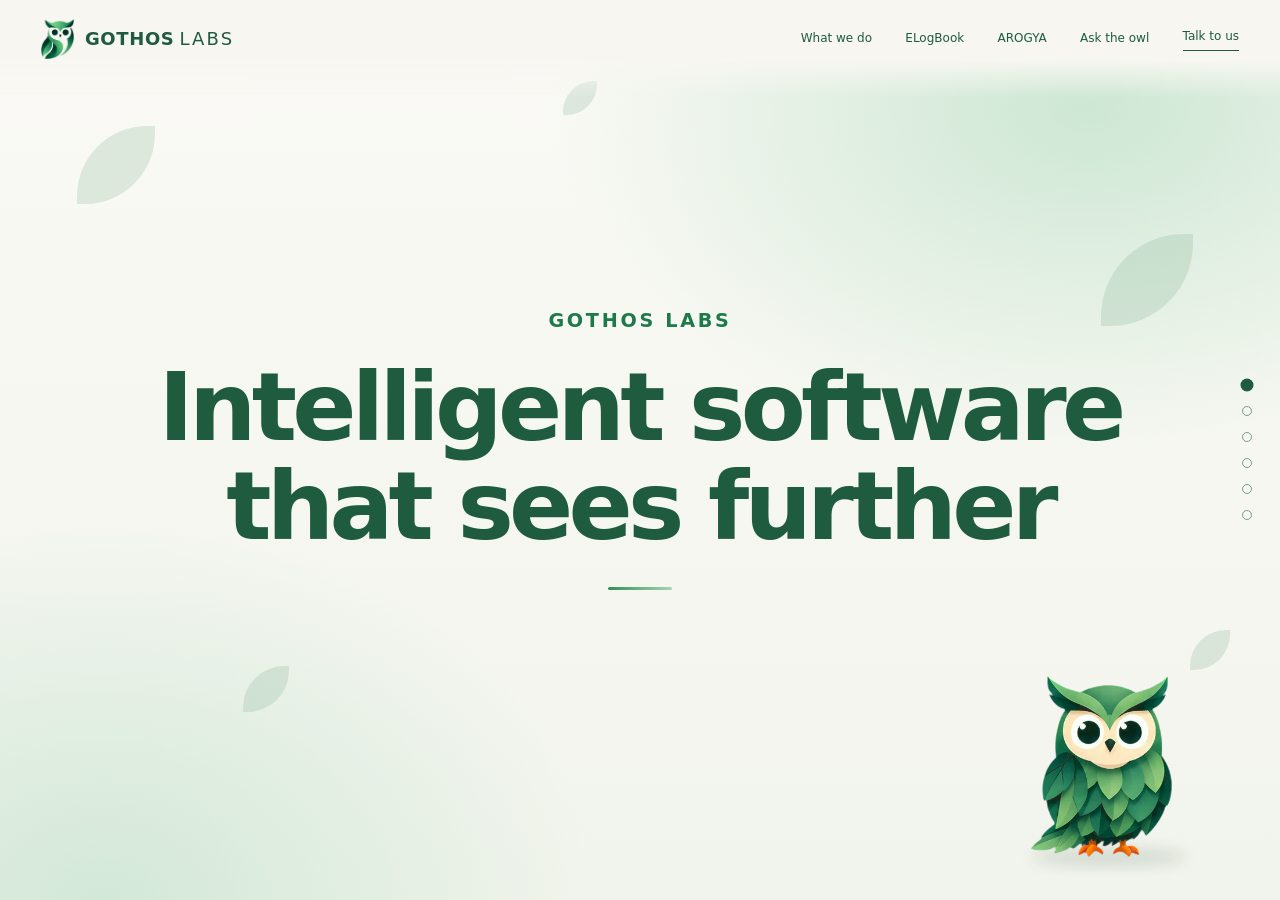
==== commit 89865b8a: "Add Hoot email integration and updates" ====
--- a/index.html
+++ b/index.html
@@ -71,13 +71,13 @@
       <h2 id="contact-title" tabindex="-1" class="rv" style="--i:0">Talk to us</h2>
       <span class="perch" aria-hidden="true"></span>
     </div>
-    <form id="enquiry-form" class="enquiry-form rv" style="--i:1"><label>Your name<input name="name" autocomplete="name" maxlength="80"></label><label>Work email<input id="enquiry-email" name="email" type="email" autocomplete="email" required maxlength="254"></label><label class="full">What would you like to discuss?<select name="topic"><option>ELogBook</option><option>AROGYA</option><option>A medical software project</option><option>Partnership</option></select></label><label class="full">Your idea or question<textarea name="message" maxlength="3000" required placeholder="Tell us what you're building…"></textarea></label><button class="pill pill--solid full" type="submit">Prepare my enquiry <svg aria-hidden="true" viewBox="0 0 24 24"><use href="#arrow"/></svg></button><p class="local-note full">Your brief downloads to your device. Nothing is sent, and no booking is made.</p><p class="form-status full" id="form-status" role="status"></p></form>
+    <form id="enquiry-form" class="enquiry-form rv" style="--i:1"><label class="enquiry-honeypot" aria-hidden="true">Website<input name="website" tabindex="-1" autocomplete="off"></label><label>Your name<input name="name" autocomplete="name" maxlength="80"></label><label>Work email<input id="enquiry-email" name="email" type="email" autocomplete="email" required maxlength="254"></label><label class="full">What would you like to discuss?<select name="topic"><option>ELogBook</option><option>AROGYA</option><option>A medical software project</option><option>Partnership</option></select></label><label class="full">Your idea or question<textarea name="message" maxlength="3000" required placeholder="Tell us what you're building…"></textarea></label><button class="pill pill--solid full" type="submit">Send enquiry <svg aria-hidden="true" viewBox="0 0 24 24"><use href="#arrow"/></svg></button><p class="local-note full">Your message will be sent to Gothos Labs. No booking is made until the team confirms it.</p><p class="form-status full" id="form-status" role="status"></p></form>
     <footer class="slim-footer"><div class="footer-settings"><span>© <span id="year">2026</span> Gothos Labs</span><button id="motion-control" class="motion-control" type="button" aria-pressed="false"><svg aria-hidden="true" viewBox="0 0 18 18" fill="none" stroke="currentColor"><path id="motion-icon" d="M6 4v10M12 4v10"/></svg><span>Pause motion</span></button></div><nav aria-label="Footer navigation"><a href="#top">Back to top</a><a href="elogbook.html">ELogBook</a><a href="arogya.html">AROGYA</a></nav></footer>
   </div>
 </section>
 
 </div></main>
 <div id="owl-layer"><div id="shadow" aria-hidden="true"></div><div id="owl"><span class="owl-sprite" aria-hidden="true"></span><button class="owl-hit" type="button" data-chat aria-label="Open Hoot, Gothos's website guide"></button></div></div>
-<dialog class="chat-dialog" id="chat-dialog" aria-labelledby="chat-title" aria-modal="true"><div class="chat-panel"><header class="chat-header"><span class="chat-owl-avatar" aria-hidden="true"></span><div><h2 id="chat-title">Hoot, your Gothos guide</h2><p><span class="online-dot"></span>Online · Website guide</p></div><button class="dialog-close" type="button" aria-label="Close Hoot">×</button></header><div class="chat-messages" id="chat-messages" role="log" aria-live="polite" aria-relevant="additions" aria-label="Conversation with Hoot"></div><div class="chat-typing" id="chat-typing" role="status" hidden><i></i><i></i><i></i><span class="sr-only">Hoot is typing</span></div><form class="chat-form" id="chat-form"><label class="sr-only" for="chat-input">Message Hoot</label><input id="chat-input" name="message" autocomplete="off" maxlength="1200" placeholder="Ask about Gothos Labs…" required><button type="submit" aria-label="Send message"><svg aria-hidden="true" viewBox="0 0 24 24" fill="none" stroke="currentColor" stroke-width="1.7"><path d="M5 12h14m-6-6 6 6-6 6"/></svg></button></form><p class="chat-local-note">Company questions only. Please don't share health information.</p></div></dialog>
+<dialog class="chat-dialog" id="chat-dialog" aria-labelledby="chat-title" aria-modal="true"><div class="chat-panel"><header class="chat-header"><span class="chat-owl-avatar" aria-hidden="true"></span><div><h2 id="chat-title">Hoot, your Gothos guide</h2><p><span class="online-dot"></span>AI website guide</p></div><button class="dialog-close" type="button" aria-label="Close Hoot">×</button></header><div class="chat-messages" id="chat-messages" role="log" aria-live="polite" aria-relevant="additions" aria-label="Conversation with Hoot"></div><div class="chat-typing" id="chat-typing" role="status" hidden><i></i><i></i><i></i><span class="sr-only">Hoot is typing</span></div><form class="chat-form" id="chat-form"><label class="sr-only" for="chat-input">Message Hoot</label><input id="chat-input" name="message" autocomplete="off" maxlength="1200" placeholder="Ask about Gothos Labs…" required><button type="submit" aria-label="Send message"><svg aria-hidden="true" viewBox="0 0 24 24" fill="none" stroke="currentColor" stroke-width="1.7"><path d="M5 12h14m-6-6 6 6-6 6"/></svg></button></form><p class="chat-local-note">AI replies use an external service. Please don't share health or sensitive information.</p></div></dialog>
 <noscript><style>#owl-layer,[data-chat],#enquiry-form,.motion-control,.menu-button,.deck-dots{display:none!important}.nav-links{display:flex;position:static;box-shadow:none;border:0;padding:0;font-size:10px;gap:10px}.rv{animation:none}.slide{min-height:100svh}</style><p class="no-js-note">The owl guide and local enquiry downloads need JavaScript. Product information and navigation remain available.</p></noscript>
 </body></html>
--- a/styles.css
+++ b/styles.css
@@ -35,6 +35,20 @@
  --leaf:url("data:image/svg+xml,%3Csvg xmlns='http://www.w3.org/2000/svg' viewBox='0 0 60 60'%3E%3Cpath fill='%2379a98a' fill-opacity='.2' d='M8 51C0 21 29 9 52 8C53 30 35 56 8 51Z'/%3E%3C/svg%3E");
  background-image:var(--leaf),var(--leaf),var(--leaf),var(--leaf),var(--leaf);background-size:78px,46px,34px,92px,40px;background-position:6% 14%,19% 74%,44% 9%,86% 26%,93% 70%}
 .slide:nth-child(even)::before{transform:scaleX(-1)}
+.js .slide::before{display:none}
+.ambient-leaves{position:absolute;inset:0;z-index:-1;pointer-events:none;overflow:hidden}
+.slide:nth-child(even) .ambient-leaves{transform:scaleX(-1)}
+.ambient-leaves span{position:absolute;width:var(--size);height:var(--size);left:var(--x);top:var(--y);background:#79a98a;opacity:.22;border-radius:90% 0 90% 0;transform-origin:15% 85%;animation:leaf-drift-x var(--duration) ease-in-out var(--delay) infinite,leaf-drift-y var(--duration) ease-in-out calc(var(--delay) - var(--duration) * .25) infinite;animation-play-state:paused}
+.ambient-leaves span:nth-child(1){--size:78px;--x:6%;--y:14%;--duration:10s;--delay:-3s;--drift:30px;--lift:-24px;--turn:18deg}
+.ambient-leaves span:nth-child(2){--size:46px;--x:19%;--y:74%;--duration:13s;--delay:-8s;--drift:-26px;--lift:-32px;--turn:-24deg}
+.ambient-leaves span:nth-child(3){--size:34px;--x:44%;--y:9%;--duration:9s;--delay:-4s;--drift:24px;--lift:20px;--turn:26deg}
+.ambient-leaves span:nth-child(4){--size:92px;--x:86%;--y:26%;--duration:14s;--delay:-10s;--drift:-34px;--lift:28px;--turn:-16deg}
+.ambient-leaves span:nth-child(5){--size:40px;--x:93%;--y:70%;--duration:11s;--delay:-6s;--drift:-28px;--lift:-26px;--turn:22deg}
+.motion-on:not(.document-hidden) .ambient-leaves span{animation-play-state:running}
+/* Offset horizontal/vertical cycles so a leaf keeps drifting as it turns. */
+@keyframes leaf-drift-x{0%,100%{translate:calc(var(--drift) * -1) 0}50%{translate:var(--drift) 0}}
+@keyframes leaf-drift-y{0%,100%{transform:translateY(calc(var(--lift) * -1)) rotate(calc(var(--turn) * -1))}50%{transform:translateY(var(--lift)) rotate(var(--turn))}}
+@media(max-width:759px){.ambient-leaves span{width:calc(var(--size) * .85);height:calc(var(--size) * .85)}}
 .s-hero{background:radial-gradient(60% 55% at 85% 12%,rgba(190,225,200,.75),transparent 70%),radial-gradient(55% 60% at 8% 100%,rgba(205,230,213,.85),transparent 70%),linear-gradient(180deg,#fbfaf6,#f1f4ec)}
 .s-wwd{background:radial-gradient(55% 60% at 12% 14%,rgba(196,226,205,.7),transparent 70%),radial-gradient(50% 55% at 92% 96%,rgba(205,230,213,.8),transparent 70%),linear-gradient(180deg,#fbfaf6,#f2f5ee)}
 .s-elb{background:radial-gradient(60% 60% at 92% 10%,rgba(196,226,205,.8),transparent 70%),linear-gradient(160deg,#e9f1e8,#f6f6f0 72%)}
@@ -93,6 +107,7 @@
 .s-contact h2{max-width:none;font-size:clamp(34px,min(6.2vw,11vh),92px)}
 .contact-intro .perch{margin-top:clamp(4px,2vh,22px)}
 .enquiry-form{display:grid;grid-template-columns:1fr 1fr;gap:clamp(8px,1.6vh,14px) 14px;max-width:520px;width:100%;justify-self:end;padding:clamp(14px,2.6vh,28px) clamp(16px,2vw,28px);border-radius:clamp(18px,2.2vw,26px);background:rgba(255,255,255,.64);border:1px solid rgba(255,255,255,.9);box-shadow:0 30px 80px rgba(30,91,63,.12)}
+.enquiry-form .enquiry-honeypot{position:absolute;left:-10000px;width:1px;height:1px;overflow:hidden}
 .enquiry-form label{display:flex;flex-direction:column;gap:5px;font-size:11px;font-weight:500;min-width:0}.enquiry-form .full{grid-column:1/-1}
 .enquiry-form input,.enquiry-form select,.enquiry-form textarea{width:100%;border:1px solid #9eb7a5;border-radius:9px;background:#ffffff90;padding:9px 12px;font-size:12px;min-height:40px;outline-offset:3px}
 .enquiry-form textarea{resize:none;min-height:clamp(58px,10vh,96px)}
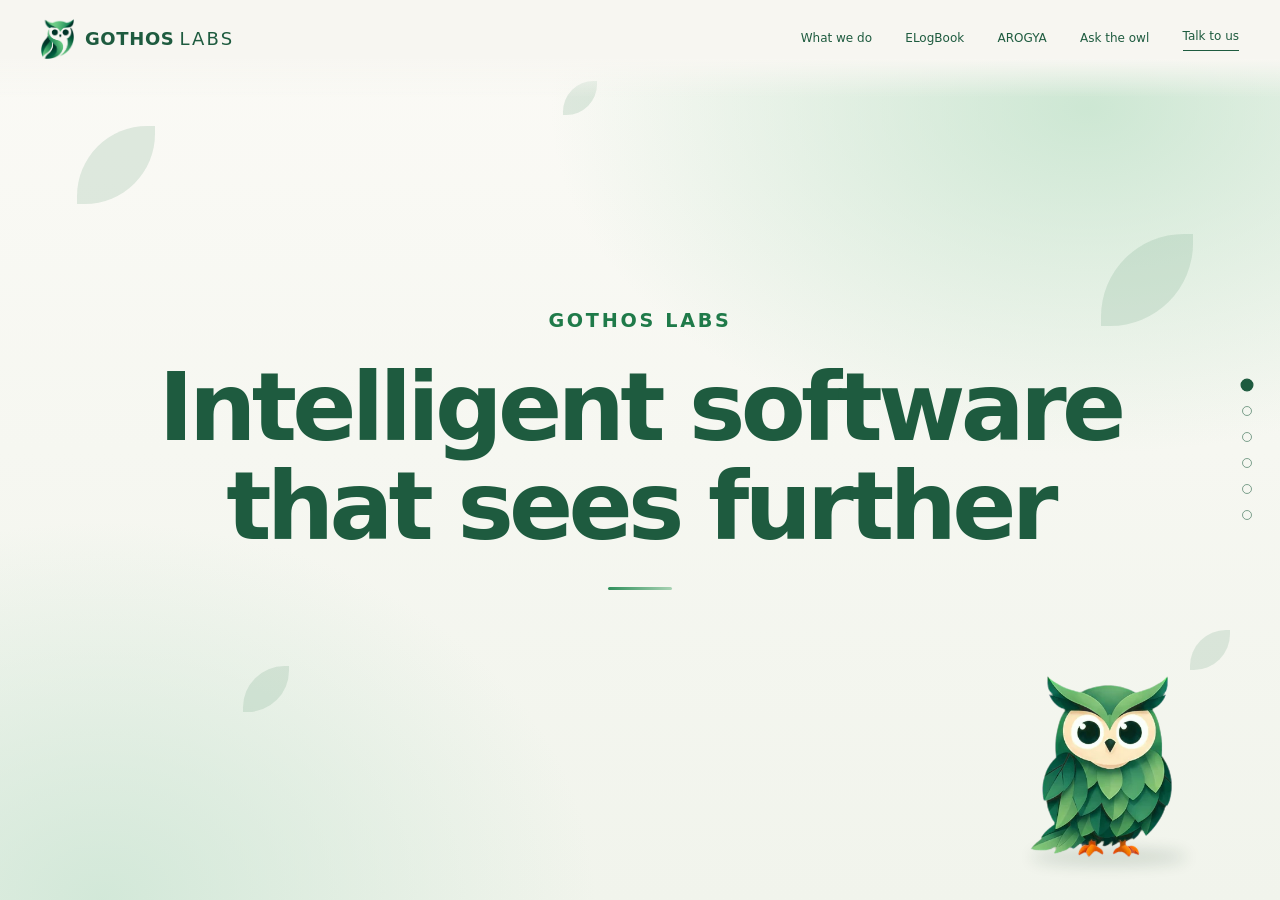
==== commit 47e33f9a: "feat: add SEO discovery metadata and sitemap" ====
--- a/index.html
+++ b/index.html
@@ -1,6 +1,13 @@
 <!doctype html>
 <html lang="en"><head>
 <meta charset="utf-8"><meta name="viewport" content="width=device-width,initial-scale=1"><meta name="theme-color" content="#f7f6f1"><meta name="description" content="Gothos Labs builds intelligent software. ELogBook is a digital logbook for postgraduate medical training. AROGYA is a multilingual AI assistant for hospitals."><title>Gothos Labs | Intelligent software that sees further</title>
+<link rel="canonical" href="https://www.gothoslabs.com/">
+<meta property="og:title" content="Gothos Labs | Intelligent software that sees further">
+<meta property="og:description" content="Gothos Labs builds intelligent software. ELogBook is a digital logbook for postgraduate medical training. AROGYA is a multilingual AI assistant for hospitals.">
+<meta property="og:url" content="https://www.gothoslabs.com/">
+<meta property="og:type" content="website">
+<meta property="og:image" content="https://www.gothoslabs.com/assets/logo/gothos-logo.png">
+<script type="application/ld+json">{"@context":"https://schema.org","@type":"Organization","name":"Gothos Labs","url":"https://www.gothoslabs.com/","logo":"https://www.gothoslabs.com/assets/logo/gothos-logo.png"}</script>
 <link rel="icon" type="image/png" href="assets/logo/gothos-logo.png"><link rel="preload" href="assets/owl/owl-atlas.webp" as="image" type="image/webp"><link rel="preload" href="fonts/poppins-400.woff2" as="font" type="font/woff2" crossorigin><link rel="stylesheet" href="styles.css?v=deck-3"><link rel="stylesheet" href="owl-chat.css?v=deck-3"><script defer src="site.js?v=deck-3"></script><script defer src="section-scroll.js?v=deck-3"></script><script defer src="owl.js?v=deck-3"></script><script defer src="chat.js?v=sprite-1"></script>
 </head><body>
 <a class="skip-link" href="#main">Skip to content</a><svg aria-hidden="true" class="svg-definitions" xmlns="http://www.w3.org/2000/svg"><defs>
@@ -71,13 +78,13 @@
       <h2 id="contact-title" tabindex="-1" class="rv" style="--i:0">Talk to us</h2>
       <span class="perch" aria-hidden="true"></span>
     </div>
-    <form id="enquiry-form" class="enquiry-form rv" style="--i:1"><label class="enquiry-honeypot" aria-hidden="true">Website<input name="website" tabindex="-1" autocomplete="off"></label><label>Your name<input name="name" autocomplete="name" maxlength="80"></label><label>Work email<input id="enquiry-email" name="email" type="email" autocomplete="email" required maxlength="254"></label><label class="full">What would you like to discuss?<select name="topic"><option>ELogBook</option><option>AROGYA</option><option>A medical software project</option><option>Partnership</option></select></label><label class="full">Your idea or question<textarea name="message" maxlength="3000" required placeholder="Tell us what you're building…"></textarea></label><button class="pill pill--solid full" type="submit">Send enquiry <svg aria-hidden="true" viewBox="0 0 24 24"><use href="#arrow"/></svg></button><p class="local-note full">Your message will be sent to Gothos Labs. No booking is made until the team confirms it.</p><p class="form-status full" id="form-status" role="status"></p></form>
+    <form id="enquiry-form" class="enquiry-form rv" style="--i:1"><label>Your name<input name="name" autocomplete="name" maxlength="80"></label><label>Work email<input id="enquiry-email" name="email" type="email" autocomplete="email" required maxlength="254"></label><label class="full">What would you like to discuss?<select name="topic"><option>ELogBook</option><option>AROGYA</option><option>A medical software project</option><option>Partnership</option></select></label><label class="full">Your idea or question<textarea name="message" maxlength="3000" required placeholder="Tell us what you're building…"></textarea></label><button class="pill pill--solid full" type="submit">Prepare my enquiry <svg aria-hidden="true" viewBox="0 0 24 24"><use href="#arrow"/></svg></button><p class="local-note full">Your brief downloads to your device. Nothing is sent, and no booking is made.</p><p class="form-status full" id="form-status" role="status"></p></form>
     <footer class="slim-footer"><div class="footer-settings"><span>© <span id="year">2026</span> Gothos Labs</span><button id="motion-control" class="motion-control" type="button" aria-pressed="false"><svg aria-hidden="true" viewBox="0 0 18 18" fill="none" stroke="currentColor"><path id="motion-icon" d="M6 4v10M12 4v10"/></svg><span>Pause motion</span></button></div><nav aria-label="Footer navigation"><a href="#top">Back to top</a><a href="elogbook.html">ELogBook</a><a href="arogya.html">AROGYA</a></nav></footer>
   </div>
 </section>
 
 </div></main>
 <div id="owl-layer"><div id="shadow" aria-hidden="true"></div><div id="owl"><span class="owl-sprite" aria-hidden="true"></span><button class="owl-hit" type="button" data-chat aria-label="Open Hoot, Gothos's website guide"></button></div></div>
-<dialog class="chat-dialog" id="chat-dialog" aria-labelledby="chat-title" aria-modal="true"><div class="chat-panel"><header class="chat-header"><span class="chat-owl-avatar" aria-hidden="true"></span><div><h2 id="chat-title">Hoot, your Gothos guide</h2><p><span class="online-dot"></span>AI website guide</p></div><button class="dialog-close" type="button" aria-label="Close Hoot">×</button></header><div class="chat-messages" id="chat-messages" role="log" aria-live="polite" aria-relevant="additions" aria-label="Conversation with Hoot"></div><div class="chat-typing" id="chat-typing" role="status" hidden><i></i><i></i><i></i><span class="sr-only">Hoot is typing</span></div><form class="chat-form" id="chat-form"><label class="sr-only" for="chat-input">Message Hoot</label><input id="chat-input" name="message" autocomplete="off" maxlength="1200" placeholder="Ask about Gothos Labs…" required><button type="submit" aria-label="Send message"><svg aria-hidden="true" viewBox="0 0 24 24" fill="none" stroke="currentColor" stroke-width="1.7"><path d="M5 12h14m-6-6 6 6-6 6"/></svg></button></form><p class="chat-local-note">AI replies use an external service. Please don't share health or sensitive information.</p></div></dialog>
+<dialog class="chat-dialog" id="chat-dialog" aria-labelledby="chat-title" aria-modal="true"><div class="chat-panel"><header class="chat-header"><span class="chat-owl-avatar" aria-hidden="true"></span><div><h2 id="chat-title">Hoot, your Gothos guide</h2><p><span class="online-dot"></span>Online · Website guide</p></div><button class="dialog-close" type="button" aria-label="Close Hoot">×</button></header><div class="chat-messages" id="chat-messages" role="log" aria-live="polite" aria-relevant="additions" aria-label="Conversation with Hoot"></div><div class="chat-typing" id="chat-typing" role="status" hidden><i></i><i></i><i></i><span class="sr-only">Hoot is typing</span></div><form class="chat-form" id="chat-form"><label class="sr-only" for="chat-input">Message Hoot</label><input id="chat-input" name="message" autocomplete="off" maxlength="1200" placeholder="Ask about Gothos Labs…" required><button type="submit" aria-label="Send message"><svg aria-hidden="true" viewBox="0 0 24 24" fill="none" stroke="currentColor" stroke-width="1.7"><path d="M5 12h14m-6-6 6 6-6 6"/></svg></button></form><p class="chat-local-note">Company questions only. Please don't share health information.</p></div></dialog>
 <noscript><style>#owl-layer,[data-chat],#enquiry-form,.motion-control,.menu-button,.deck-dots{display:none!important}.nav-links{display:flex;position:static;box-shadow:none;border:0;padding:0;font-size:10px;gap:10px}.rv{animation:none}.slide{min-height:100svh}</style><p class="no-js-note">The owl guide and local enquiry downloads need JavaScript. Product information and navigation remain available.</p></noscript>
 </body></html>
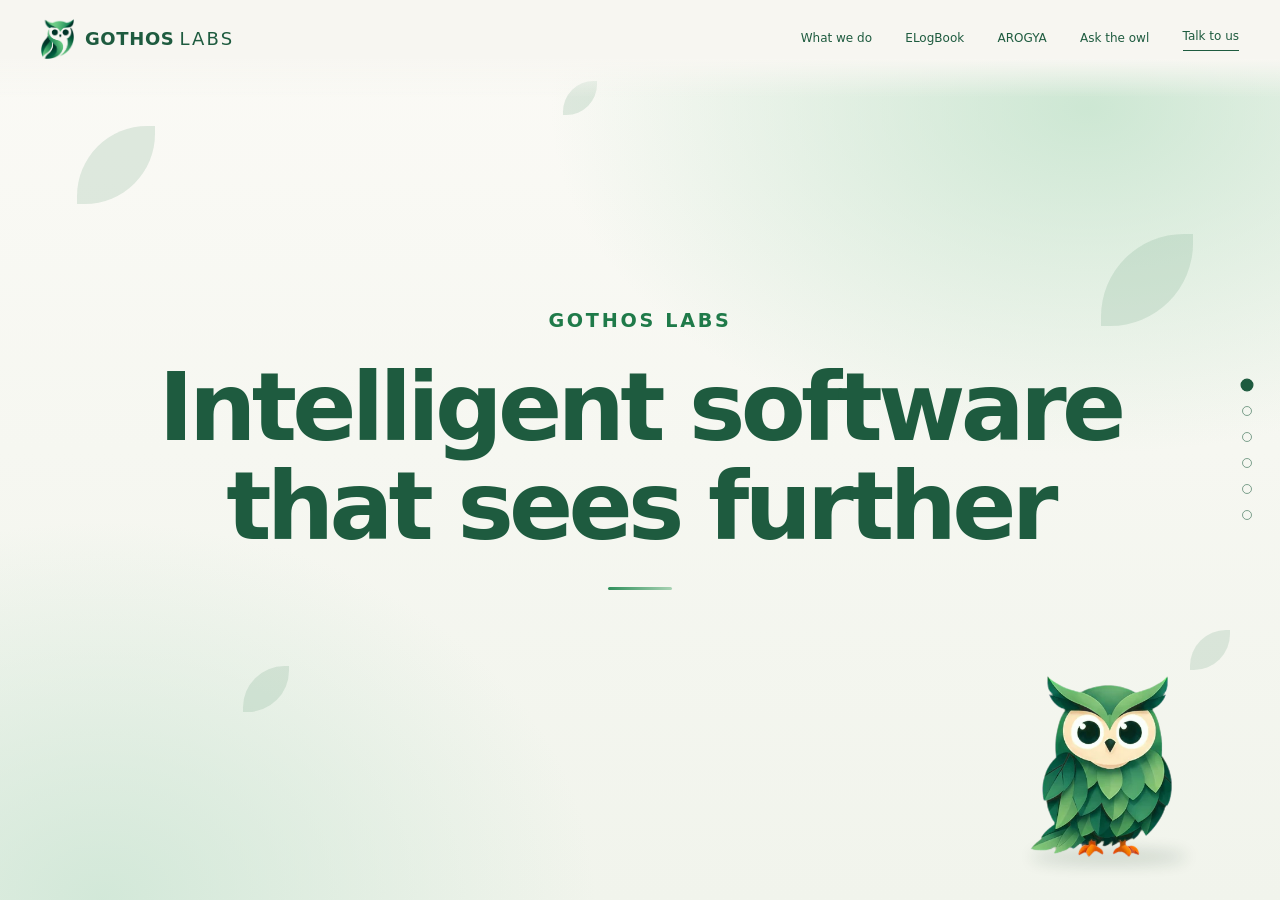
==== commit e3a608ff: "Merge branch 'main' into vercel-publish" ====
--- a/index.html
+++ b/index.html
@@ -78,13 +78,13 @@
       <h2 id="contact-title" tabindex="-1" class="rv" style="--i:0">Talk to us</h2>
       <span class="perch" aria-hidden="true"></span>
     </div>
-    <form id="enquiry-form" class="enquiry-form rv" style="--i:1"><label>Your name<input name="name" autocomplete="name" maxlength="80"></label><label>Work email<input id="enquiry-email" name="email" type="email" autocomplete="email" required maxlength="254"></label><label class="full">What would you like to discuss?<select name="topic"><option>ELogBook</option><option>AROGYA</option><option>A medical software project</option><option>Partnership</option></select></label><label class="full">Your idea or question<textarea name="message" maxlength="3000" required placeholder="Tell us what you're building…"></textarea></label><button class="pill pill--solid full" type="submit">Prepare my enquiry <svg aria-hidden="true" viewBox="0 0 24 24"><use href="#arrow"/></svg></button><p class="local-note full">Your brief downloads to your device. Nothing is sent, and no booking is made.</p><p class="form-status full" id="form-status" role="status"></p></form>
+    <form id="enquiry-form" class="enquiry-form rv" style="--i:1"><label class="enquiry-honeypot" aria-hidden="true">Website<input name="website" tabindex="-1" autocomplete="off"></label><label>Your name<input name="name" autocomplete="name" maxlength="80"></label><label>Work email<input id="enquiry-email" name="email" type="email" autocomplete="email" required maxlength="254"></label><label class="full">What would you like to discuss?<select name="topic"><option>ELogBook</option><option>AROGYA</option><option>A medical software project</option><option>Partnership</option></select></label><label class="full">Your idea or question<textarea name="message" maxlength="3000" required placeholder="Tell us what you're building…"></textarea></label><button class="pill pill--solid full" type="submit">Send enquiry <svg aria-hidden="true" viewBox="0 0 24 24"><use href="#arrow"/></svg></button><p class="local-note full">Your message will be sent to Gothos Labs. No booking is made until the team confirms it.</p><p class="form-status full" id="form-status" role="status"></p></form>
     <footer class="slim-footer"><div class="footer-settings"><span>© <span id="year">2026</span> Gothos Labs</span><button id="motion-control" class="motion-control" type="button" aria-pressed="false"><svg aria-hidden="true" viewBox="0 0 18 18" fill="none" stroke="currentColor"><path id="motion-icon" d="M6 4v10M12 4v10"/></svg><span>Pause motion</span></button></div><nav aria-label="Footer navigation"><a href="#top">Back to top</a><a href="elogbook.html">ELogBook</a><a href="arogya.html">AROGYA</a></nav></footer>
   </div>
 </section>
 
 </div></main>
 <div id="owl-layer"><div id="shadow" aria-hidden="true"></div><div id="owl"><span class="owl-sprite" aria-hidden="true"></span><button class="owl-hit" type="button" data-chat aria-label="Open Hoot, Gothos's website guide"></button></div></div>
-<dialog class="chat-dialog" id="chat-dialog" aria-labelledby="chat-title" aria-modal="true"><div class="chat-panel"><header class="chat-header"><span class="chat-owl-avatar" aria-hidden="true"></span><div><h2 id="chat-title">Hoot, your Gothos guide</h2><p><span class="online-dot"></span>Online · Website guide</p></div><button class="dialog-close" type="button" aria-label="Close Hoot">×</button></header><div class="chat-messages" id="chat-messages" role="log" aria-live="polite" aria-relevant="additions" aria-label="Conversation with Hoot"></div><div class="chat-typing" id="chat-typing" role="status" hidden><i></i><i></i><i></i><span class="sr-only">Hoot is typing</span></div><form class="chat-form" id="chat-form"><label class="sr-only" for="chat-input">Message Hoot</label><input id="chat-input" name="message" autocomplete="off" maxlength="1200" placeholder="Ask about Gothos Labs…" required><button type="submit" aria-label="Send message"><svg aria-hidden="true" viewBox="0 0 24 24" fill="none" stroke="currentColor" stroke-width="1.7"><path d="M5 12h14m-6-6 6 6-6 6"/></svg></button></form><p class="chat-local-note">Company questions only. Please don't share health information.</p></div></dialog>
+<dialog class="chat-dialog" id="chat-dialog" aria-labelledby="chat-title" aria-modal="true"><div class="chat-panel"><header class="chat-header"><span class="chat-owl-avatar" aria-hidden="true"></span><div><h2 id="chat-title">Hoot, your Gothos guide</h2><p><span class="online-dot"></span>AI website guide</p></div><button class="dialog-close" type="button" aria-label="Close Hoot">×</button></header><div class="chat-messages" id="chat-messages" role="log" aria-live="polite" aria-relevant="additions" aria-label="Conversation with Hoot"></div><div class="chat-typing" id="chat-typing" role="status" hidden><i></i><i></i><i></i><span class="sr-only">Hoot is typing</span></div><form class="chat-form" id="chat-form"><label class="sr-only" for="chat-input">Message Hoot</label><input id="chat-input" name="message" autocomplete="off" maxlength="1200" placeholder="Ask about Gothos Labs…" required><button type="submit" aria-label="Send message"><svg aria-hidden="true" viewBox="0 0 24 24" fill="none" stroke="currentColor" stroke-width="1.7"><path d="M5 12h14m-6-6 6 6-6 6"/></svg></button></form><p class="chat-local-note">AI replies use an external service. Please don't share health or sensitive information.</p></div></dialog>
 <noscript><style>#owl-layer,[data-chat],#enquiry-form,.motion-control,.menu-button,.deck-dots{display:none!important}.nav-links{display:flex;position:static;box-shadow:none;border:0;padding:0;font-size:10px;gap:10px}.rv{animation:none}.slide{min-height:100svh}</style><p class="no-js-note">The owl guide and local enquiry downloads need JavaScript. Product information and navigation remain available.</p></noscript>
 </body></html>
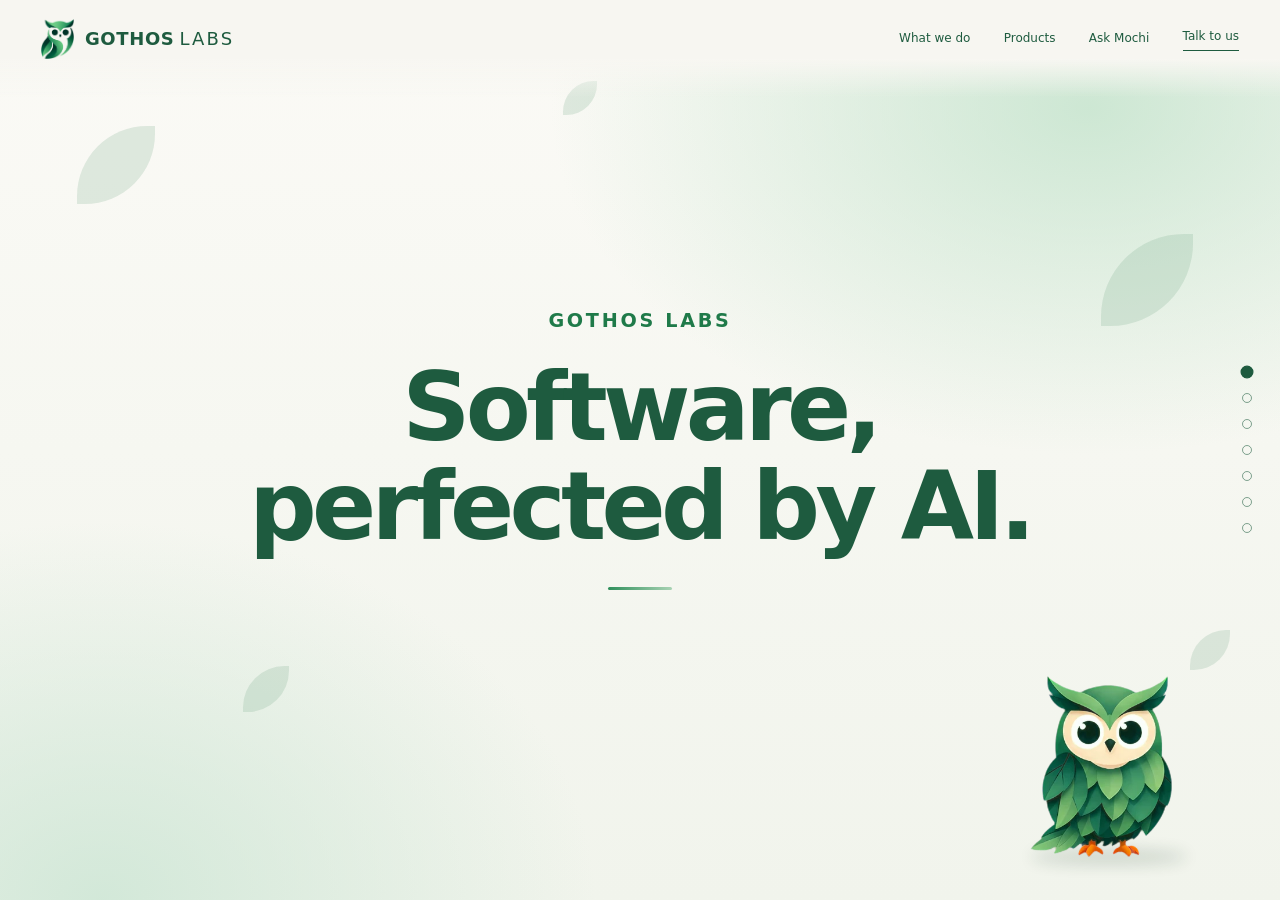
==== commit e8eedbaa: "feat: reposition home page as 'Software, perfected by AI', add Our products panel, rename owl guide " ====
--- a/index.html
+++ b/index.html
@@ -1,9 +1,9 @@
 <!doctype html>
 <html lang="en"><head>
-<meta charset="utf-8"><meta name="viewport" content="width=device-width,initial-scale=1"><meta name="theme-color" content="#f7f6f1"><meta name="description" content="Gothos Labs builds intelligent software. ELogBook is a digital logbook for postgraduate medical training. AROGYA is a multilingual AI assistant for hospitals."><title>Gothos Labs | Intelligent software that sees further</title>
+<meta charset="utf-8"><meta name="viewport" content="width=device-width,initial-scale=1"><meta name="theme-color" content="#f7f6f1"><meta name="description" content="Gothos Labs makes software perfected by AI. ELogBook is a digital logbook for postgraduate medical training. AROGYA is a multilingual AI assistant for hospitals."><title>Gothos Labs | Software, perfected by AI</title>
 <link rel="canonical" href="https://www.gothoslabs.com/">
-<meta property="og:title" content="Gothos Labs | Intelligent software that sees further">
-<meta property="og:description" content="Gothos Labs builds intelligent software. ELogBook is a digital logbook for postgraduate medical training. AROGYA is a multilingual AI assistant for hospitals.">
+<meta property="og:title" content="Gothos Labs | Software, perfected by AI">
+<meta property="og:description" content="Gothos Labs makes software perfected by AI. ELogBook is a digital logbook for postgraduate medical training. AROGYA is a multilingual AI assistant for hospitals.">
 <meta property="og:url" content="https://www.gothoslabs.com/">
 <meta property="og:type" content="website">
 <meta property="og:image" content="https://www.gothoslabs.com/assets/logo/gothos-logo.png">
@@ -13,37 +13,51 @@
 <a class="skip-link" href="#main">Skip to content</a><svg aria-hidden="true" class="svg-definitions" xmlns="http://www.w3.org/2000/svg"><defs>
 <symbol id="arrow" viewBox="0 0 24 24"><path d="M5 12h14m-6-6 6 6-6 6" fill="none" stroke="currentColor" stroke-linecap="round" stroke-linejoin="round" stroke-width="1.6"></path></symbol>
 </defs></svg>
-<header class="site-header"><a class="brand" href="#top" aria-label="Gothos Labs home"><img src="assets/logo/gothos-logo.png" alt="" width="33" height="40"><span>GOTHOS<span class="brand-labs">LABS</span></span></a><nav class="nav-links" id="navigation" aria-label="Main navigation"><a href="#what-we-do">What we do</a><a href="#elogbook">ELogBook</a><a href="#arogya">AROGYA</a><a href="#owl">Ask the owl</a><a class="nav-cta" href="#contact">Talk to us</a></nav><button class="menu-button" id="menu-button" type="button" aria-label="Open navigation" aria-controls="navigation" aria-expanded="false"><svg aria-hidden="true" viewBox="0 0 24 24" fill="none" stroke="currentColor" stroke-width="1.5"><path d="M5 8h14M5 16h14"/></svg></button></header>
-<nav class="deck-dots" id="deck-dots" aria-label="Sections"><a href="#top" aria-label="Gothos Labs, section 1 of 6"></a><a href="#what-we-do" aria-label="What we do, section 2 of 6"></a><a href="#elogbook" aria-label="ELogBook, section 3 of 6"></a><a href="#arogya" aria-label="AROGYA, section 4 of 6"></a><a href="#owl" aria-label="Ask the owl, section 5 of 6"></a><a href="#contact" aria-label="Talk to us, section 6 of 6"></a></nav>
+<header class="site-header"><a class="brand" href="#top" aria-label="Gothos Labs home"><img src="assets/logo/gothos-logo.png" alt="" width="33" height="40"><span>GOTHOS<span class="brand-labs">LABS</span></span></a><nav class="nav-links" id="navigation" aria-label="Main navigation"><a href="#what-we-do">What we do</a><a href="#products">Products</a><a href="#owl">Ask Mochi</a><a class="nav-cta" href="#contact">Talk to us</a></nav><button class="menu-button" id="menu-button" type="button" aria-label="Open navigation" aria-controls="navigation" aria-expanded="false"><svg aria-hidden="true" viewBox="0 0 24 24" fill="none" stroke="currentColor" stroke-width="1.5"><path d="M5 8h14M5 16h14"/></svg></button></header>
+<nav class="deck-dots" id="deck-dots" aria-label="Sections"></nav>
 <main id="main" tabindex="-1" class="deck" data-deck><div class="deck-track">
 
-<section class="slide s-hero" id="top" aria-labelledby="hero-title">
+<section class="slide s-hero" id="top" data-label="Gothos Labs" aria-labelledby="hero-title">
   <div class="slide-inner">
     <div class="hero-copy">
       <p class="hero-company rv" style="--i:0">Gothos Labs</p>
-      <h1 class="rv" id="hero-title" tabindex="-1" style="--i:1">Intelligent software that sees further</h1>
+      <h1 class="rv" id="hero-title" tabindex="-1" style="--i:1">Software, perfected by AI.</h1>
       <span class="hero-rule rv" aria-hidden="true" style="--i:2"></span>
     </div>
     <span class="perch" aria-hidden="true"></span>
   </div>
 </section>
 
-<section class="slide s-wwd" id="what-we-do" aria-labelledby="wwd-title">
+<section class="slide s-wwd" id="what-we-do" data-label="What we do" aria-labelledby="wwd-title">
   <div class="slide-inner">
     <div class="wwd-text">
-      <p class="kicker rv" style="--i:0">What we do</p>
-      <h2 id="wwd-title" tabindex="-1" class="rv" style="--i:1">We bring AI to your software, so it works better.</h2>
-      <p class="lede rv" style="--i:2">Gothos Labs builds AI into the software people already rely on, so everyday work gets simpler and better. We start from a real workflow, build with the people who use it, and keep each organisation's information its own. ELogBook and AROGYA are where we started: one for postgraduate medical training, one for hospitals and their patients.</p>
+      <h2 id="wwd-title" tabindex="-1" class="rv" style="--i:0">What we do</h2>
+      <p class="tagline rv" style="--i:1">We use AI to perfect the software you rely on.</p>
+      <p class="lede rv" style="--i:2">Gothos Labs makes software perfected by AI. We start from a real workflow, build with the people who use it, and use AI to refine every detail until everyday work is simpler and better. Each organisation's information stays its own. ELogBook and AROGYA are where we started: one for postgraduate medical training, one for hospitals and their patients.</p>
     </div>
     <div class="wwd-side"><span class="perch" aria-hidden="true"></span></div>
   </div>
 </section>
 
-<section class="slide s-elb" id="elogbook" aria-labelledby="elb-title">
+<section class="slide s-products" id="products" data-label="Our products" aria-labelledby="products-title">
+  <div class="slide-inner">
+    <div class="products-text">
+      <h2 id="products-title" tabindex="-1" class="rv" style="--i:0">Our products</h2>
+      <p class="tagline rv" style="--i:1">Each one starts from a real workflow. More are on the way.</p>
+    </div>
+    <ul class="product-list rv" style="--i:2">
+      <li><a class="product-link" href="#elogbook"><span class="product-name">ELogBook</span> <span class="product-line">A digital logbook for postgraduate medical training.</span><svg aria-hidden="true" viewBox="0 0 24 24"><use href="#arrow"/></svg></a></li>
+      <li><a class="product-link" href="#arogya"><span class="product-name">AROGYA</span> <span class="product-line">An AI assistant that speaks your patients' language.</span><svg aria-hidden="true" viewBox="0 0 24 24"><use href="#arrow"/></svg></a></li>
+    </ul>
+    <span class="perch" aria-hidden="true"></span>
+  </div>
+</section>
+
+<section class="slide s-product s-elb" id="elogbook" data-label="ELogBook" aria-labelledby="elb-title">
   <div class="slide-inner">
     <div class="slide-text">
-      <p class="kicker rv" style="--i:0">ELogBook</p>
-      <h2 id="elb-title" tabindex="-1" class="rv" style="--i:1">A digital logbook for postgraduate medical training.</h2>
+      <h2 id="elb-title" tabindex="-1" class="rv" style="--i:0">ELogBook</h2>
+      <p class="tagline rv" style="--i:1">A digital logbook for postgraduate medical training.</p>
       <p class="lede rv" style="--i:2">Residents log their work, professors review it, and Heads of Department track progress against training targets.</p>
     </div>
     <figure class="shot rv" style="--i:3"><img src="assets/screens/elogbook-preview.webp" width="1001" height="794" alt="Illustrative ELogBook resident dashboard. It contains no personal records." loading="eager" decoding="async"><figcaption>Illustrative interface · No personal records</figcaption></figure>
@@ -51,11 +65,11 @@
   </div>
 </section>
 
-<section class="slide s-arogya" id="arogya" aria-labelledby="arogya-title">
+<section class="slide s-product is-flipped s-arogya" id="arogya" data-label="AROGYA" aria-labelledby="arogya-title">
   <div class="slide-inner">
     <div class="slide-text">
-      <p class="kicker rv" style="--i:0">AROGYA</p>
-      <h2 id="arogya-title" tabindex="-1" class="rv" style="--i:1">An AI assistant that speaks your patients' language.</h2>
+      <h2 id="arogya-title" tabindex="-1" class="rv" style="--i:0">AROGYA</h2>
+      <p class="tagline rv" style="--i:1">An AI assistant that speaks your patients' language.</p>
       <p class="lede rv" style="--i:2">Answers in English and Malayalam, helps patients find doctors and book appointments, on the web and on WhatsApp.</p>
       <p class="disclaimer rv" style="--i:3">General information only. It does not diagnose or replace a doctor. In an emergency, contact your local emergency services.</p>
     </div>
@@ -64,15 +78,15 @@
   </div>
 </section>
 
-<section class="slide s-owl" id="talk-to-hoot" data-hash="owl" aria-labelledby="owl-title">
+<section class="slide s-owl" id="talk-to-hoot" data-hash="owl" data-label="Ask Mochi" aria-labelledby="owl-title">
   <div class="slide-inner">
-    <h2 id="owl-title" tabindex="-1" class="rv" style="--i:0">Ask the owl</h2>
-    <p class="lede rv" style="--i:1">Hoot is our website guide. Ask about Gothos Labs, our products, or how to work with us.</p>
-    <div class="cta-row"><button class="pill pill--solid rv" style="--i:2" type="button" data-chat>Talk to Hoot <svg aria-hidden="true" viewBox="0 0 24 24"><use href="#arrow"/></svg></button><span class="perch" aria-hidden="true"></span></div>
+    <h2 id="owl-title" tabindex="-1" class="rv" style="--i:0">Ask Mochi</h2>
+    <p class="lede rv" style="--i:1">Mochi is our website guide. Ask about Gothos Labs, our products, or how to work with us.</p>
+    <div class="cta-row"><button class="pill pill--solid rv" style="--i:2" type="button" data-chat>Talk to Mochi <svg aria-hidden="true" viewBox="0 0 24 24"><use href="#arrow"/></svg></button><span class="perch" aria-hidden="true"></span></div>
   </div>
 </section>
 
-<section class="slide s-contact" id="contact" aria-labelledby="contact-title">
+<section class="slide s-contact" id="contact" data-label="Talk to us" aria-labelledby="contact-title">
   <div class="slide-inner">
     <div class="contact-intro">
       <h2 id="contact-title" tabindex="-1" class="rv" style="--i:0">Talk to us</h2>
@@ -84,7 +98,7 @@
 </section>
 
 </div></main>
-<div id="owl-layer"><div id="shadow" aria-hidden="true"></div><div id="owl"><span class="owl-sprite" aria-hidden="true"></span><button class="owl-hit" type="button" data-chat aria-label="Open Hoot, Gothos's website guide"></button></div></div>
-<dialog class="chat-dialog" id="chat-dialog" aria-labelledby="chat-title" aria-modal="true"><div class="chat-panel"><header class="chat-header"><span class="chat-owl-avatar" aria-hidden="true"></span><div><h2 id="chat-title">Hoot, your Gothos guide</h2><p><span class="online-dot"></span>AI website guide</p></div><button class="dialog-close" type="button" aria-label="Close Hoot">×</button></header><div class="chat-messages" id="chat-messages" role="log" aria-live="polite" aria-relevant="additions" aria-label="Conversation with Hoot"></div><div class="chat-typing" id="chat-typing" role="status" hidden><i></i><i></i><i></i><span class="sr-only">Hoot is typing</span></div><form class="chat-form" id="chat-form"><label class="sr-only" for="chat-input">Message Hoot</label><input id="chat-input" name="message" autocomplete="off" maxlength="1200" placeholder="Ask about Gothos Labs…" required><button type="submit" aria-label="Send message"><svg aria-hidden="true" viewBox="0 0 24 24" fill="none" stroke="currentColor" stroke-width="1.7"><path d="M5 12h14m-6-6 6 6-6 6"/></svg></button></form><p class="chat-local-note">AI replies use an external service. Please don't share health or sensitive information.</p></div></dialog>
-<noscript><style>#owl-layer,[data-chat],#enquiry-form,.motion-control,.menu-button,.deck-dots{display:none!important}.nav-links{display:flex;position:static;box-shadow:none;border:0;padding:0;font-size:10px;gap:10px}.rv{animation:none}.slide{min-height:100svh}</style><p class="no-js-note">The owl guide and local enquiry downloads need JavaScript. Product information and navigation remain available.</p></noscript>
+<div id="owl-layer"><div id="shadow" aria-hidden="true"></div><div id="owl"><span class="owl-sprite" aria-hidden="true"></span><button class="owl-hit" type="button" data-chat aria-label="Open Mochi, Gothos's website guide"></button></div></div>
+<dialog class="chat-dialog" id="chat-dialog" aria-labelledby="chat-title" aria-modal="true"><div class="chat-panel"><header class="chat-header"><span class="chat-owl-avatar" aria-hidden="true"></span><div><h2 id="chat-title">Mochi, your Gothos guide</h2><p><span class="online-dot"></span>AI website guide</p></div><button class="dialog-close" type="button" aria-label="Close Mochi">×</button></header><div class="chat-messages" id="chat-messages" role="log" aria-live="polite" aria-relevant="additions" aria-label="Conversation with Mochi"></div><div class="chat-typing" id="chat-typing" role="status" hidden><i></i><i></i><i></i><span class="sr-only">Mochi is typing</span></div><form class="chat-form" id="chat-form"><label class="sr-only" for="chat-input">Message Mochi</label><input id="chat-input" name="message" autocomplete="off" maxlength="1200" placeholder="Ask about Gothos Labs…" required><button type="submit" aria-label="Send message"><svg aria-hidden="true" viewBox="0 0 24 24" fill="none" stroke="currentColor" stroke-width="1.7"><path d="M5 12h14m-6-6 6 6-6 6"/></svg></button></form><p class="chat-local-note">AI replies use an external service. Please don't share health or sensitive information.</p></div></dialog>
+<noscript><style>#owl-layer,[data-chat],#enquiry-form,.motion-control,.menu-button,.deck-dots{display:none!important}.nav-links{display:flex;position:static;box-shadow:none;border:0;padding:0;font-size:10px;gap:10px}.rv{animation:none}.slide{min-height:100svh}</style><p class="no-js-note">Mochi, our website guide, and local enquiry downloads need JavaScript. Product information and navigation remain available.</p></noscript>
 </body></html>
--- a/styles.css
+++ b/styles.css
@@ -5,7 +5,7 @@
 @font-face{font-family:Poppins;src:url('fonts/poppins-600.woff2') format('woff2');font-weight:600;font-display:swap}
 @font-face{font-family:Poppins;src:url('fonts/poppins-700.woff2') format('woff2');font-weight:700;font-display:swap}
 @font-face{font-family:Poppins;src:url('fonts/poppins-800.woff2') format('woff2');font-weight:800;font-display:swap}
-:root{--bg:#f7f6f1;--sage:#dde9df;--emerald:#2f8f5b;--emerald-text:#1f7a49;--forest:#1e5b3f;--deep:#123d2b;--ink:#14231b;--muted:#4a5f53;--pad:clamp(18px,3.2vw,46px);--gx:clamp(22px,7vw,120px);--header:78px;--owl:min(43vh,24.5vw)}
+:root{--bg:#f7f6f1;--sage:#dde9df;--emerald:#2f8f5b;--emerald-text:#1f7a49;--forest:#1e5b3f;--deep:#123d2b;--ink:#14231b;--muted:#4a5f53;--pad:clamp(18px,3.2vw,46px);--gx:clamp(22px,7vw,120px);--header:78px;--owl:min(43vh,24.5vw);--fs-title:clamp(34px,min(5.6vw,9.4vh),84px);--fs-tagline:clamp(17px,min(1.9vw,3.4vh),26px);--fs-lede:clamp(13.5px,min(1.18vw,2.2vh),18px)}
 @supports(height:100dvh){:root{--owl:min(43dvh,24.5vw)}}
 *{box-sizing:border-box}html:has(.product-page){scrollbar-gutter:stable}body{margin:0;background:var(--bg);color:var(--ink);font:15px/1.6 Poppins,system-ui,sans-serif}button,input,textarea,select{font:inherit;color:inherit}button{cursor:pointer}button:disabled{cursor:not-allowed}a{color:inherit}a,button,input,textarea,select{-webkit-tap-highlight-color:transparent}button:focus-visible,a:focus-visible,input:focus-visible,select:focus-visible,textarea:focus-visible,summary:focus-visible{outline:3px solid #33824e;outline-offset:5px}h1,h2,h3,p{margin:0}h1,h2,h3{line-height:1.12}[tabindex="-1"]:focus{outline:none}svg{display:block;width:24px;height:24px;flex:none}.svg-definitions{position:absolute;width:0;height:0;overflow:hidden}.sr-only{position:absolute;width:1px;height:1px;overflow:hidden;clip-path:inset(50%);white-space:nowrap}.skip-link{position:fixed;top:-80px;left:20px;z-index:200;padding:12px 20px;background:var(--forest);color:#fff;border-radius:30px}.skip-link:focus{top:12px}[hidden]{display:none!important}
 
@@ -19,7 +19,7 @@
 /* Buttons */
 .pill{display:inline-flex;justify-content:center;align-items:center;gap:16px;white-space:nowrap;text-decoration:none;border:1.8px solid currentColor;border-radius:999px;padding:12px 22px;font-size:13px;font-weight:600;line-height:1.4;background:transparent;transition:color .25s,background .25s,transform .25s}.pill svg{width:16px;height:16px}.pill:hover:not(:disabled){background:var(--forest);border-color:var(--forest);color:#fff;transform:translateY(-2px)}.pill--solid{background:var(--forest);border-color:var(--forest);color:#fff}.pill--solid:hover:not(:disabled){background:var(--deep)}.pill:disabled{opacity:.68}.button-row{display:flex;gap:12px;align-items:center;flex-wrap:wrap;margin-top:26px}
 
-/* Deck: six full-screen sections changed one at a time by section-scroll.js. */
+/* Deck: seven full-screen sections changed one at a time by section-scroll.js. */
 /* Without the deck (no script, a short or zoomed screen, or text that does not fit)
    the sections simply stack and the page scrolls. section-scroll.js adds .deck-mode
    to <html> only where every section fits the screen. */
@@ -51,6 +51,7 @@
 @media(max-width:759px){.ambient-leaves span{width:calc(var(--size) * .85);height:calc(var(--size) * .85)}}
 .s-hero{background:radial-gradient(60% 55% at 85% 12%,rgba(190,225,200,.75),transparent 70%),radial-gradient(55% 60% at 8% 100%,rgba(205,230,213,.85),transparent 70%),linear-gradient(180deg,#fbfaf6,#f1f4ec)}
 .s-wwd{background:radial-gradient(55% 60% at 12% 14%,rgba(196,226,205,.7),transparent 70%),radial-gradient(50% 55% at 92% 96%,rgba(205,230,213,.8),transparent 70%),linear-gradient(180deg,#fbfaf6,#f2f5ee)}
+.s-products{background:radial-gradient(52% 58% at 90% 90%,rgba(196,226,205,.75),transparent 70%),radial-gradient(48% 52% at 6% 8%,rgba(214,234,219,.8),transparent 70%),linear-gradient(190deg,#fbfaf6,#f1f5ee)}
 .s-elb{background:radial-gradient(60% 60% at 92% 10%,rgba(196,226,205,.8),transparent 70%),linear-gradient(160deg,#e9f1e8,#f6f6f0 72%)}
 .s-arogya{background:radial-gradient(55% 60% at 8% 86%,rgba(196,226,205,.75),transparent 70%),radial-gradient(45% 50% at 95% 6%,rgba(214,234,219,.9),transparent 70%),linear-gradient(200deg,#fcfbf8,#f1f5ee)}
 .s-owl{background:radial-gradient(48% 56% at 50% 52%,rgba(183,219,195,.7),transparent 72%),linear-gradient(180deg,#f9f8f3,#eef4ec)}
@@ -62,10 +63,11 @@
 .deck-dots a::before{content:'';width:8px;height:8px;border-radius:50%;border:1.5px solid var(--forest);opacity:.55;transition:background .3s,opacity .3s,transform .3s}
 .deck-dots a[aria-current=true]::before{background:var(--forest);opacity:1;transform:scale(1.3)}
 
-/* Shared slide type */
-.kicker{display:flex;align-items:center;gap:12px;font-size:12px;font-weight:600;letter-spacing:.16em;text-transform:uppercase;color:var(--emerald-text);margin-bottom:clamp(10px,2.4vh,22px)}.kicker::after{content:'';width:46px;height:1px;background:currentColor}
-.slide h2{font-weight:700;font-size:clamp(28px,min(4.3vw,7.3vh),66px);line-height:1.06;letter-spacing:-.035em;color:var(--forest);max-width:14ch;text-wrap:balance}
-.lede{margin-top:clamp(12px,2.8vh,26px);font-size:clamp(13.5px,min(1.18vw,2.2vh),18px);line-height:1.7;color:#3f5448;max-width:520px}
+/* Shared slide type: the name is the large heading, the tagline a medium subheading, then the lede. */
+.slide h2{font-weight:700;font-size:var(--fs-title);line-height:1.06;letter-spacing:-.035em;color:var(--forest);max-width:14ch;text-wrap:balance}
+.tagline{margin-top:clamp(8px,1.8vh,16px);font-size:var(--fs-tagline);font-weight:500;line-height:1.3;letter-spacing:-.015em;color:var(--emerald-text);max-width:28ch;text-wrap:balance}
+.lede{margin-top:clamp(12px,2.8vh,26px);font-size:var(--fs-lede);line-height:1.7;color:#3f5448;max-width:520px}
+.tagline+.lede{margin-top:clamp(10px,2.2vh,20px)}
 .perch{display:none;flex:none;width:calc(var(--owl)*.52);height:calc(var(--owl)*.6);pointer-events:none}.deck-mode .perch{display:block}
 .cta-row{display:flex;align-items:flex-end;gap:clamp(8px,2vw,22px);margin-top:clamp(8px,2vh,18px)}.cta-row .pill{margin-bottom:clamp(4px,1.4vh,14px)}
 /* The whole screenshot always shows: it scales down to the room left, keeping its shape, and is never cropped. */
@@ -86,22 +88,32 @@
 .s-wwd .slide-inner{display:grid;grid-template-columns:minmax(0,1.05fr) minmax(0,.95fr);column-gap:7%;align-items:center}
 .wwd-side{display:flex;justify-content:center;align-items:center;min-width:0}
 
-/* 3 ELogBook, 4 AROGYA */
-.s-elb .slide-inner,.s-arogya .slide-inner{display:grid;grid-template-columns:minmax(0,.9fr) minmax(0,1.1fr);grid-template-areas:"text shot" "cta shot";grid-template-rows:auto auto;column-gap:6%;align-content:center;align-items:end}
-.s-arogya .slide-inner{grid-template-columns:minmax(0,1.1fr) minmax(0,.9fr);grid-template-areas:"shot text" "shot cta"}
+/* 3 Our products: the name and tagline, the two products as links, and the owl's perch */
+.s-products .slide-inner{display:grid;grid-template-columns:minmax(0,.9fr) minmax(0,1.1fr);grid-template-areas:"text list" "perch list";grid-template-rows:auto auto;column-gap:7%;align-content:center;align-items:center}
+.products-text{grid-area:text;align-self:end}
+.s-products .perch{grid-area:perch;align-self:start;margin-top:clamp(4px,2vh,22px)}
+.product-list{grid-area:list;list-style:none;margin:0;padding:0;display:grid;gap:clamp(10px,2.2vh,18px);min-width:0}
+.product-link{display:grid;grid-template-columns:minmax(0,1fr) auto;grid-template-areas:"name arrow" "line arrow";column-gap:18px;align-items:center;text-decoration:none;padding:clamp(14px,2.8vh,26px) clamp(18px,2vw,30px);border-radius:clamp(16px,1.8vw,24px);background:rgba(255,255,255,.64);border:1px solid rgba(255,255,255,.9);box-shadow:0 30px 80px rgba(30,91,63,.12);transition:transform .25s,box-shadow .25s}
+.product-link:hover{transform:translateY(-3px);box-shadow:0 34px 80px rgba(30,91,63,.2)}
+.product-link svg{grid-area:arrow;width:22px;height:22px;color:var(--forest)}
+.product-name{grid-area:name;font-weight:700;font-size:clamp(20px,min(2.4vw,4.2vh),32px);line-height:1.15;letter-spacing:-.03em;color:var(--forest)}
+.product-line{grid-area:line;margin-top:4px;font-size:var(--fs-lede);line-height:1.55;color:#3f5448}
+
+/* 4 ELogBook, 5 AROGYA: one shared layout. .is-flipped puts the screenshot on the left. */
+.s-product .slide-inner{display:grid;grid-template-columns:minmax(0,.9fr) minmax(0,1.1fr);grid-template-areas:"text shot" "cta shot";grid-template-rows:auto auto;column-gap:6%;align-content:center;align-items:end}
+.s-product.is-flipped .slide-inner{grid-template-columns:minmax(0,1.1fr) minmax(0,.9fr);grid-template-areas:"shot text" "shot cta"}
 .slide-text{grid-area:text;align-self:end}.slide-text .lede{max-width:480px}
-.s-elb .shot,.s-arogya .shot{grid-area:shot;align-self:center}
-.s-arogya .shot img{max-width:min(100%,560px)}
+.s-product .shot{grid-area:shot;align-self:center}
 .slide-cta{grid-area:cta;align-self:start}
-.s-arogya .disclaimer{font-size:clamp(10.5px,1.5vh,12px);line-height:1.6;color:var(--muted);max-width:480px;margin-top:clamp(8px,1.8vh,16px);border-left:3px solid #a9d3b4;padding-left:12px}
+.s-product .disclaimer{font-size:clamp(10.5px,1.5vh,12px);line-height:1.6;color:var(--muted);max-width:480px;margin-top:clamp(8px,1.8vh,16px);border-left:3px solid #a9d3b4;padding-left:12px}
 
-/* 5 Talk to the owl */
+/* 6 Talk to Mochi */
 .s-owl .slide-inner{display:flex;flex-direction:column;justify-content:center;align-items:center;text-align:center}
 .s-owl h2{max-width:none;font-size:clamp(34px,min(6.2vw,11vh),96px)}
 .s-owl .lede{margin-inline:auto;max-width:520px}
 .s-owl .cta-row{justify-content:center;margin-top:clamp(10px,2.4vh,24px)}
 
-/* 6 Contact */
+/* 7 Contact */
 .s-contact .slide-inner{display:grid;grid-template-columns:minmax(0,.9fr) minmax(0,1.1fr);column-gap:7%;align-items:center;padding-bottom:clamp(54px,9vh,80px)}
 .contact-intro{display:flex;flex-direction:column;align-items:flex-start}
 .s-contact h2{max-width:none;font-size:clamp(34px,min(6.2vw,11vh),92px)}
@@ -137,29 +149,31 @@
 @keyframes typing{to{opacity:.3;transform:translateY(-3px)}}
 
 /* Short screens */
-@media(max-height:760px) and (min-width:760px){.kicker{font-size:11px}.lede{line-height:1.6}.enquiry-form label{font-size:10.5px}.enquiry-form input,.enquiry-form select{min-height:36px;padding:7px 12px}}
+@media(max-height:760px) and (min-width:760px){.lede{line-height:1.6}.enquiry-form label{font-size:10.5px}.enquiry-form input,.enquiry-form select{min-height:36px;padding:7px 12px}}
 
 /* Phones and narrow windows */
-@media(max-width:1000px) and (min-width:760px){.brand{font-size:15px}.site-header{gap:15px}.nav-links{gap:16px}.s-elb .slide-inner,.s-arogya .slide-inner{column-gap:4%}.s-wwd .slide-inner{column-gap:5%}}
+@media(max-width:1000px) and (min-width:760px){.brand{font-size:15px}.site-header{gap:15px}.nav-links{gap:16px}.s-product .slide-inner{column-gap:4%}.s-wwd .slide-inner,.s-products .slide-inner{column-gap:5%}}
 @media(max-width:759px){
- :root{--header:68px;--owl:min(50vw,28vh);--gx:22px}
+ :root{--header:68px;--owl:min(50vw,28vh);--gx:22px;--fs-title:clamp(30px,min(10.5vw,5.6vh),44px);--fs-tagline:clamp(15px,min(4.4vw,2.6vh),18px);--fs-lede:13.5px}
  @supports(height:100dvh){:root{--owl:min(50vw,28dvh)}}
  .site-header{padding:0 18px;gap:8px}.brand{font-size:14px;gap:7px}.brand img{width:28px;height:34px}.brand-labs{margin-left:3px}.menu-button{display:flex}
  .nav-links{display:none;position:absolute;top:calc(var(--header) - 4px);left:14px;right:14px;padding:22px;background:var(--bg);color:var(--forest);box-shadow:0 14px 30px #153a2015;border:1px solid #c4d6c8;border-radius:15px;flex-direction:column;align-items:stretch;gap:20px}.nav-links.open{display:flex}.nav-links a,.nav-links button{font-size:14px;text-align:left}.nav-links .nav-cta{border:0;padding:0;font-weight:500}
  .slide-inner{padding-top:calc(var(--header) + 10px);padding-bottom:18px}
  .deck-dots a{width:22px;height:22px}
- .kicker{font-size:11px;margin-bottom:8px}.kicker::after{width:30px}
- .slide h2{font-size:clamp(25px,min(8.2vw,4.6vh),34px);max-width:none}
- .lede{font-size:13.5px;line-height:1.6;margin-top:10px}
- .s-arogya .disclaimer{font-size:10.5px;margin-top:8px}
+ .slide h2{max-width:none}
+ .tagline{margin-top:6px;max-width:none}
+ .lede,.tagline+.lede{line-height:1.6;margin-top:10px}
+ .s-product .disclaimer{font-size:10.5px;margin-top:8px}
  .cta-row{margin-top:6px}.cta-row .pill{font-size:12px;padding:11px 18px;margin-bottom:6px}
  .s-hero .slide-inner{place-items:center start;text-align:left}.hero-copy{margin-bottom:12vh}.hero-rule{margin-left:0}
  .s-hero h1{font-size:clamp(36px,10.4vw,56px)}
  .s-hero .perch{right:12%;bottom:max(18px,4vh)}
  .s-wwd .slide-inner{grid-template-columns:1fr;align-content:center;row-gap:0}.wwd-side{justify-content:flex-end;margin-top:8px}
- .s-elb .slide-inner,.s-arogya .slide-inner{grid-template-columns:minmax(0,1fr);grid-template-rows:auto minmax(0,1fr) auto;grid-template-areas:"text" "shot" "cta";align-content:stretch;align-items:start;row-gap:10px}
- .s-arogya .slide-inner{grid-template-columns:minmax(0,1fr);grid-template-areas:"text" "shot" "cta"}
- .s-elb .shot,.s-arogya .shot{align-self:stretch}.shot img{border-radius:12px;max-height:100%}.shot figcaption{margin-top:6px} .slide-cta{align-self:end}
+ .s-products .slide-inner{grid-template-columns:minmax(0,1fr);grid-template-rows:auto auto auto;grid-template-areas:"text" "list" "perch";align-content:center;align-items:start;row-gap:14px}
+ .products-text{align-self:start}.s-products .perch{justify-self:end;margin-top:0}
+ .product-link{padding:12px 16px;column-gap:12px}.product-name{font-size:20px}
+ .s-product .slide-inner,.s-product.is-flipped .slide-inner{grid-template-columns:minmax(0,1fr);grid-template-rows:auto minmax(0,1fr) auto;grid-template-areas:"text" "shot" "cta";align-content:stretch;align-items:start;row-gap:10px}
+ .s-product .shot{align-self:stretch}.shot img{border-radius:12px;max-height:100%}.shot figcaption{margin-top:6px} .slide-cta{align-self:end}
  .s-owl h2{font-size:clamp(34px,11vw,52px)}
  .s-contact .slide-inner{grid-template-columns:minmax(0,1fr);align-content:start;row-gap:8px;padding-top:calc(var(--header) + 20px);padding-bottom:50px;align-items:start}
  .contact-intro{flex-direction:row;align-items:flex-end;justify-content:space-between;gap:10px}.s-contact h2{font-size:clamp(32px,10vw,44px)}.contact-intro .perch{margin-top:0}
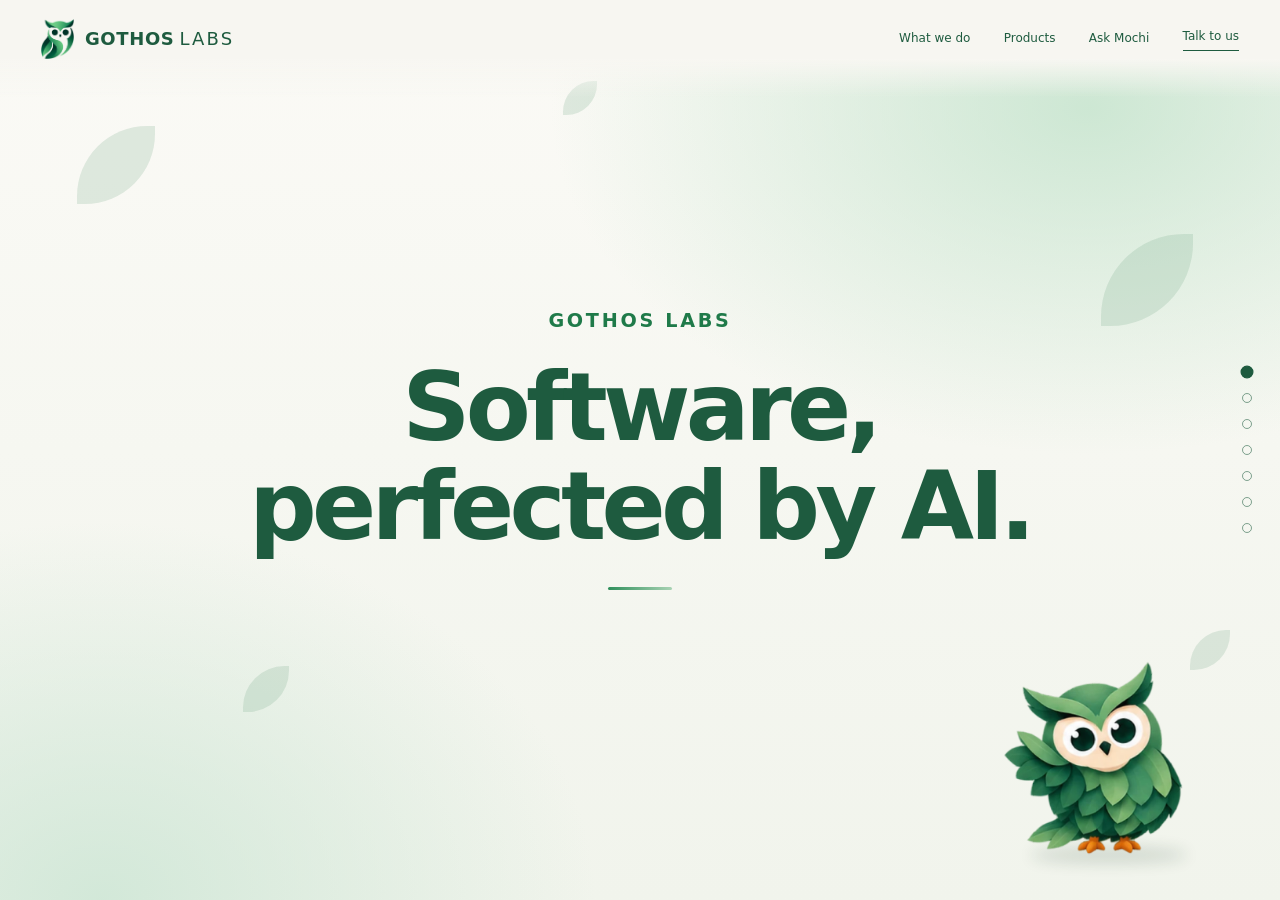
==== commit 1b77a122: "feat: add Mochi liveliness animations and refreshed owl atlas Rebuilt owl atlas, new Mochi motion an" ====
--- a/index.html
+++ b/index.html
@@ -8,7 +8,7 @@
 <meta property="og:type" content="website">
 <meta property="og:image" content="https://www.gothoslabs.com/assets/logo/gothos-logo.png">
 <script type="application/ld+json">{"@context":"https://schema.org","@type":"Organization","name":"Gothos Labs","url":"https://www.gothoslabs.com/","logo":"https://www.gothoslabs.com/assets/logo/gothos-logo.png"}</script>
-<link rel="icon" type="image/png" href="assets/logo/gothos-logo.png"><link rel="preload" href="assets/owl/owl-atlas.webp" as="image" type="image/webp"><link rel="preload" href="fonts/poppins-400.woff2" as="font" type="font/woff2" crossorigin><link rel="stylesheet" href="styles.css?v=deck-3"><link rel="stylesheet" href="owl-chat.css?v=deck-3"><script defer src="site.js?v=deck-3"></script><script defer src="section-scroll.js?v=deck-3"></script><script defer src="owl.js?v=deck-3"></script><script defer src="chat.js?v=sprite-1"></script>
+<link rel="icon" type="image/png" href="assets/logo/gothos-logo.png"><link rel="preload" href="assets/owl/owl-atlas.webp?v=polish-1" as="image" type="image/webp"><link rel="preload" href="fonts/poppins-400.woff2" as="font" type="font/woff2" crossorigin><link rel="stylesheet" href="styles.css?v=deck-3"><link rel="stylesheet" href="owl-chat.css?v=deck-3"><script defer src="site.js?v=deck-3"></script><script defer src="section-scroll.js?v=deck-3"></script><script defer src="owl.js?v=deck-3"></script><script defer src="chat.js?v=sprite-1"></script>
 </head><body>
 <a class="skip-link" href="#main">Skip to content</a><svg aria-hidden="true" class="svg-definitions" xmlns="http://www.w3.org/2000/svg"><defs>
 <symbol id="arrow" viewBox="0 0 24 24"><path d="M5 12h14m-6-6 6 6-6 6" fill="none" stroke="currentColor" stroke-linecap="round" stroke-linejoin="round" stroke-width="1.6"></path></symbol>
--- a/owl-chat.css
+++ b/owl-chat.css
@@ -1,8 +1,8 @@
-#owl-layer{position:fixed;inset:0;z-index:20;pointer-events:none;perspective:900px;overflow:visible}#owl-layer:not(.is-ready){visibility:hidden}#owl{position:absolute;left:0;top:0;width:400px;height:400px;transform-origin:center;pointer-events:none;will-change:transform;color:var(--forest)}.owl-hit{position:absolute;left:105px;top:96px;width:170px;height:226px;border:0;border-radius:42% 42% 36% 36%;background:none;padding:0;pointer-events:auto;cursor:pointer}.owl-hit:focus-visible{outline:10px solid var(--emerald);outline-offset:6px}#owl-layer.flying .owl-hit{pointer-events:none}.owl-sprite{position:absolute;left:0;top:0;display:block;transform-origin:0 0;pointer-events:none}.owl-frame{position:absolute;left:0;top:0;display:block;opacity:0;background-repeat:no-repeat;pointer-events:none;will-change:opacity}#shadow{position:absolute;left:0;top:0;background:#173d29;width:200px;height:18px;border-radius:50%;filter:blur(10px);pointer-events:none}.owl-hover>.owl-sprite{translate:0 -4px;transition:translate .2s}.position-fade{animation:position-fade .18s ease-out}.chat-dialog{position:fixed;inset:0;width:100vw;max-width:none;height:100svh;max-height:none;margin:0;padding:0;overflow:hidden;border:0;background:transparent;color:var(--ink)}.chat-dialog::backdrop{background:#f7f6f1bd;backdrop-filter:blur(10px)}.chat-panel{position:absolute;top:26vh;left:50%;translate:-50% 0;width:min(420px,92vw);height:min(620px,68vh);border-radius:28px;background:#fff;box-shadow:0 22px 100px #174b3026;border:1px solid #d7e3d9;display:flex;flex-direction:column;padding-top:0;animation:chat-open .5s cubic-bezier(.2,.7,.2,1) both;transform-origin:top center;overflow:hidden}.chat-header{padding:17px 22px 15px;display:flex;align-items:center;justify-content:space-between;border-bottom:1px solid #e1e9e3;gap:12px}.chat-header h2{font-size:16px;font-weight:600}.chat-header p{font-size:10px;color:var(--muted);margin-top:7px}.chat-header .dialog-close{width:30px;height:30px}.chat-messages{flex:1;min-height:0;overflow-y:auto;padding:21px;display:flex;flex-direction:column;gap:14px;scrollbar-width:thin;scrollbar-color:#bfd3c6 transparent}.message{max-width:95%;font-size:12px;line-height:1.75;border-radius:14px 14px 14px 3px;padding:12px 14px;white-space:pre-wrap;overflow-wrap:anywhere;flex:none}.message-bot{background:#eef4ef;color:var(--ink);align-self:flex-start}.message-user{background:var(--forest);color:#fff;align-self:flex-end;border-radius:14px 14px 3px 14px}.chat-chips{display:flex;flex-wrap:wrap;gap:7px;flex:none}.chat-chips button{border:1px solid #aec9b7;border-radius:999px;background:#fff;font-size:10px;line-height:1.5;padding:9px 12px;max-width:100%;color:var(--forest)}.chat-chips button:hover:not(:disabled){background:var(--sage)}.chat-chips button:disabled{color:#5d6c61;border-color:#ccd8cf;background:#f4f6f4}.chat-typing{padding:0 24px 12px;display:flex;gap:5px;align-items:center;font-size:10px;color:var(--muted)}.chat-typing i{width:4px;height:4px;background:var(--emerald);border-radius:50%;animation:typing .7s infinite alternate}.chat-typing i:nth-child(2){animation-delay:.15s}.chat-typing i:nth-child(3){animation-delay:.3s}.chat-form{display:flex;align-items:center;gap:9px;margin:0 17px 12px;padding:8px 8px 8px 12px;border:1px solid #b8d0bf;border-radius:14px;flex:none}.chat-form input{min-width:0;flex:1;border:0;background:none;padding:4px;font-size:12px;outline-offset:2px}.chat-form button{border:0;border-radius:9px;width:35px;height:35px;background:var(--forest);color:white;display:grid;place-items:center;flex:none}.chat-form button svg{width:16px;height:16px}.chat-form button:disabled{opacity:.5}.chat-local-note{font-size:9px;color:var(--muted);text-align:center;margin:0 12px 12px;flex:none}.motion-off .chat-panel{animation:none}.motion-off .chat-typing i,.document-hidden .chat-typing i{animation-play-state:paused}.motion-off .owl-hover>.owl-sprite{translate:none;transition:none}
+#owl-layer{position:fixed;inset:0;z-index:20;pointer-events:none;perspective:900px;overflow:visible}#owl-layer:not(.is-ready){visibility:hidden}#owl{position:absolute;left:0;top:0;width:400px;height:400px;transform-origin:center;pointer-events:none;will-change:transform;color:var(--forest)}.owl-hit{position:absolute;left:105px;top:96px;width:170px;height:226px;border:0;border-radius:42% 42% 36% 36%;background:none;padding:0;pointer-events:auto;cursor:pointer}.owl-hit:focus-visible{outline:10px solid var(--emerald);outline-offset:6px}#owl-layer.flying .owl-hit{pointer-events:none}.owl-sprite{position:absolute;left:0;top:0;display:block;transform-origin:0 0;pointer-events:none}.owl-frame{position:absolute;left:0;top:0;display:block;opacity:0;background-repeat:no-repeat;pointer-events:none;will-change:opacity}#shadow{position:absolute;left:0;top:0;background:#173d29;width:200px;height:18px;border-radius:50%;filter:blur(10px);pointer-events:none}.position-fade{animation:position-fade .18s ease-out}.chat-dialog{position:fixed;inset:0;width:100vw;max-width:none;height:100svh;max-height:none;margin:0;padding:0;overflow:hidden;border:0;background:transparent;color:var(--ink)}.chat-dialog::backdrop{background:#f7f6f1bd;backdrop-filter:blur(10px)}.chat-panel{position:absolute;top:26vh;left:50%;translate:-50% 0;width:min(420px,92vw);height:min(620px,68vh);border-radius:28px;background:#fff;box-shadow:0 22px 100px #174b3026;border:1px solid #d7e3d9;display:flex;flex-direction:column;padding-top:0;animation:chat-open .5s cubic-bezier(.2,.7,.2,1) both;transform-origin:top center;overflow:hidden}.chat-header{padding:17px 22px 15px;display:flex;align-items:center;justify-content:space-between;border-bottom:1px solid #e1e9e3;gap:12px}.chat-header h2{font-size:16px;font-weight:600}.chat-header p{font-size:10px;color:var(--muted);margin-top:7px}.chat-header .dialog-close{width:30px;height:30px}.chat-messages{flex:1;min-height:0;overflow-y:auto;padding:21px;display:flex;flex-direction:column;gap:14px;scrollbar-width:thin;scrollbar-color:#bfd3c6 transparent}.message{max-width:95%;font-size:12px;line-height:1.75;border-radius:14px 14px 14px 3px;padding:12px 14px;white-space:pre-wrap;overflow-wrap:anywhere;flex:none}.message-bot{background:#eef4ef;color:var(--ink);align-self:flex-start}.message-user{background:var(--forest);color:#fff;align-self:flex-end;border-radius:14px 14px 3px 14px}.chat-chips{display:flex;flex-wrap:wrap;gap:7px;flex:none}.chat-chips button{border:1px solid #aec9b7;border-radius:999px;background:#fff;font-size:10px;line-height:1.5;padding:9px 12px;max-width:100%;color:var(--forest)}.chat-chips button:hover:not(:disabled){background:var(--sage)}.chat-chips button:disabled{color:#5d6c61;border-color:#ccd8cf;background:#f4f6f4}.chat-typing{padding:0 24px 12px;display:flex;gap:5px;align-items:center;font-size:10px;color:var(--muted)}.chat-typing i{width:4px;height:4px;background:var(--emerald);border-radius:50%;animation:typing .7s infinite alternate}.chat-typing i:nth-child(2){animation-delay:.15s}.chat-typing i:nth-child(3){animation-delay:.3s}.chat-form{display:flex;align-items:center;gap:9px;margin:0 17px 12px;padding:8px 8px 8px 12px;border:1px solid #b8d0bf;border-radius:14px;flex:none}.chat-form input{min-width:0;flex:1;border:0;background:none;padding:4px;font-size:12px;outline-offset:2px}.chat-form button{border:0;border-radius:9px;width:35px;height:35px;background:var(--forest);color:white;display:grid;place-items:center;flex:none}.chat-form button svg{width:16px;height:16px}.chat-form button:disabled{opacity:.5}.chat-local-note{font-size:9px;color:var(--muted);text-align:center;margin:0 12px 12px;flex:none}.motion-off .chat-panel{animation:none}.motion-off .chat-typing i,.document-hidden .chat-typing i{animation-play-state:paused}
 .type-character{animation:type-character .02s linear both}.greeting-chips{animation:chat-open .3s 1s both}.motion-off .type-character{animation:none}.motion-off .greeting-chips{animation:none}@keyframes type-character{from{opacity:0}50%,to{opacity:1}}
 @keyframes chat-open{from{opacity:0;transform:scale(.76)}to{opacity:1;transform:scale(1)}}@keyframes position-fade{from{opacity:.25}to{opacity:1}}
 @media(max-width:759px){.chat-panel{top:auto;bottom:0;width:100%;height:78svh;border-radius:26px 26px 0 0;padding-top:0}.chat-header{padding:14px 20px}.chat-header h2{font-size:15px}.chat-messages{padding:18px;gap:12px}.message{font-size:12px}.chat-form{margin-bottom:9px}.chat-form input{font-size:16px}.chat-form button{width:38px;height:38px}.chat-local-note{padding-bottom:env(safe-area-inset-bottom,0px)}}
-@media(prefers-reduced-motion:reduce){.chat-panel,.position-fade{animation:none}.owl-hover>.owl-sprite{translate:none}.chat-typing i{animation:none}}
+@media(prefers-reduced-motion:reduce){.chat-panel,.position-fade{animation:none}.chat-typing i{animation:none}}
 
 .chat-dialog::backdrop{transition:opacity .23s}.chat-dialog.is-closing::backdrop{opacity:0}.chat-dialog.is-closing .chat-panel{animation:chat-close .24s ease both;opacity:0;transform:scale(.8);pointer-events:none}
 
@@ -20,3 +20,12 @@
 .chat-owl-avatar{position:absolute;left:0;top:0;width:400px;height:400px;transform-origin:0 0;pointer-events:none}
 
 .chat-owl-transfer{position:fixed;left:0;top:0;width:400px;height:400px;transform-origin:0 0;pointer-events:none;z-index:50}
+
+.owl-motion-canvas{position:absolute;inset:0;pointer-events:none}
+.owl-frame[hidden],.owl-motion-canvas[hidden]{display:none}
+@media(max-width:759px){
+  .deck-mode .s-wwd .wwd-side{justify-content:flex-start;margin-top:20px;padding-inline-start:12px}
+  .deck-mode .s-arogya .slide-cta{flex-direction:row-reverse;justify-content:flex-end}
+  .deck-mode .s-arogya .perch{margin-inline-start:12px}
+  .deck-mode .s-owl .cta-row{column-gap:16px}
+}
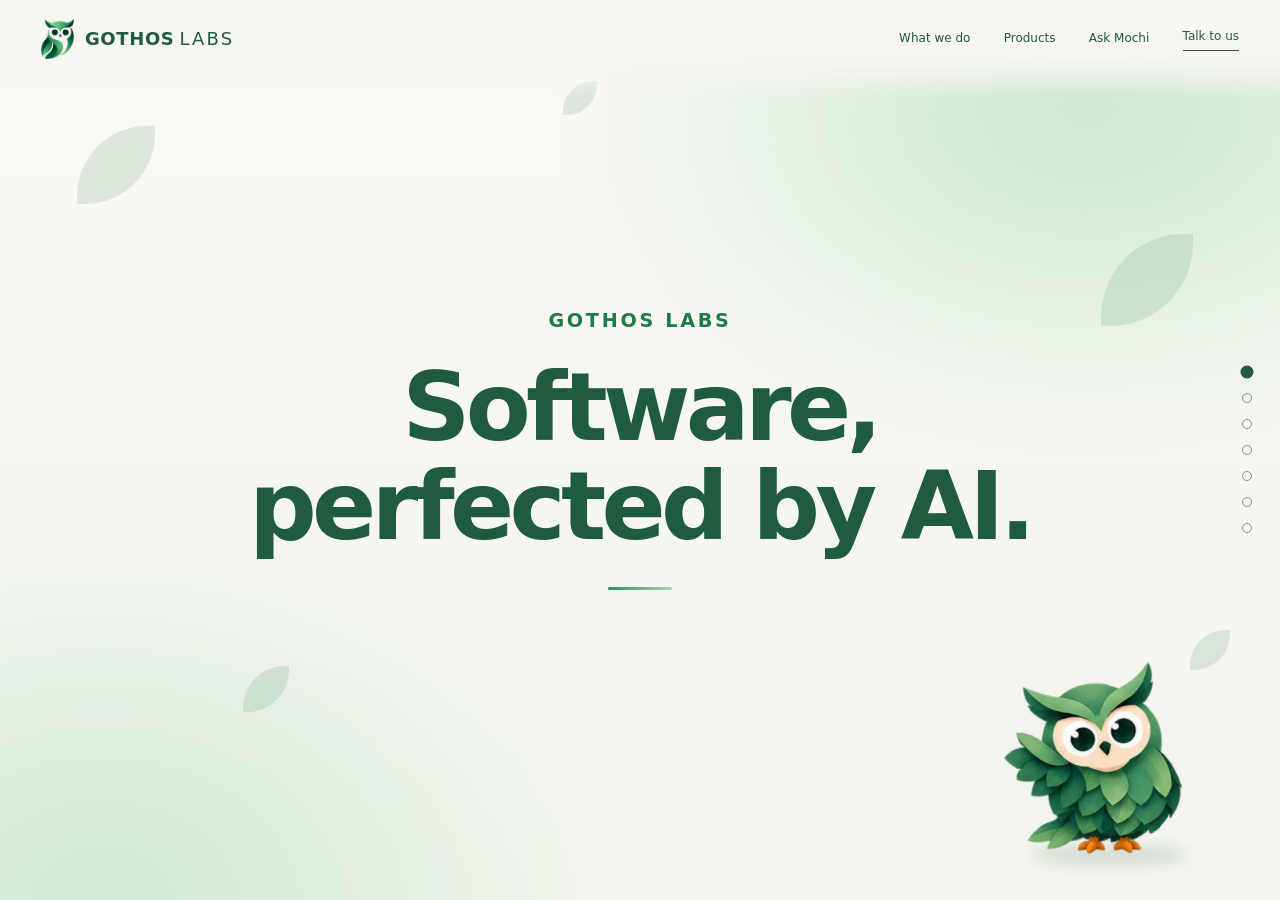
==== commit 535e8b2f: "feat: add draft website privacy policy, collection notices and enquiry recipient Adds a noindex draf" ====
--- a/index.html
+++ b/index.html
@@ -8,7 +8,7 @@
 <meta property="og:type" content="website">
 <meta property="og:image" content="https://www.gothoslabs.com/assets/logo/gothos-logo.png">
 <script type="application/ld+json">{"@context":"https://schema.org","@type":"Organization","name":"Gothos Labs","url":"https://www.gothoslabs.com/","logo":"https://www.gothoslabs.com/assets/logo/gothos-logo.png"}</script>
-<link rel="icon" type="image/png" href="assets/logo/gothos-logo.png"><link rel="preload" href="assets/owl/owl-atlas.webp?v=polish-1" as="image" type="image/webp"><link rel="preload" href="fonts/poppins-400.woff2" as="font" type="font/woff2" crossorigin><link rel="stylesheet" href="styles.css?v=deck-3"><link rel="stylesheet" href="owl-chat.css?v=deck-3"><script defer src="site.js?v=deck-3"></script><script defer src="section-scroll.js?v=deck-3"></script><script defer src="owl.js?v=deck-3"></script><script defer src="chat.js?v=sprite-1"></script>
+<link rel="icon" type="image/png" href="assets/logo/gothos-logo.png"><link rel="preload" href="assets/owl/owl-atlas.webp?v=polish-1" as="image" type="image/webp"><link rel="preload" href="fonts/poppins-400.woff2" as="font" type="font/woff2" crossorigin><link rel="stylesheet" href="styles.css?v=deck-3"><link rel="stylesheet" href="owl-chat.css?v=polish-3"><link rel="stylesheet" href="privacy.css"><script defer src="site.js?v=deck-3"></script><script defer src="section-scroll.js?v=deck-3"></script><script defer src="owl.js?v=polish-5"></script><script defer src="chat.js?v=privacy-1"></script>
 </head><body>
 <a class="skip-link" href="#main">Skip to content</a><svg aria-hidden="true" class="svg-definitions" xmlns="http://www.w3.org/2000/svg"><defs>
 <symbol id="arrow" viewBox="0 0 24 24"><path d="M5 12h14m-6-6 6 6-6 6" fill="none" stroke="currentColor" stroke-linecap="round" stroke-linejoin="round" stroke-width="1.6"></path></symbol>
@@ -92,13 +92,13 @@
       <h2 id="contact-title" tabindex="-1" class="rv" style="--i:0">Talk to us</h2>
       <span class="perch" aria-hidden="true"></span>
     </div>
-    <form id="enquiry-form" class="enquiry-form rv" style="--i:1"><label class="enquiry-honeypot" aria-hidden="true">Website<input name="website" tabindex="-1" autocomplete="off"></label><label>Your name<input name="name" autocomplete="name" maxlength="80"></label><label>Work email<input id="enquiry-email" name="email" type="email" autocomplete="email" required maxlength="254"></label><label class="full">What would you like to discuss?<select name="topic"><option>ELogBook</option><option>AROGYA</option><option>A medical software project</option><option>Partnership</option></select></label><label class="full">Your idea or question<textarea name="message" maxlength="3000" required placeholder="Tell us what you're building…"></textarea></label><button class="pill pill--solid full" type="submit">Send enquiry <svg aria-hidden="true" viewBox="0 0 24 24"><use href="#arrow"/></svg></button><p class="local-note full">Your message will be sent to Gothos Labs. No booking is made until the team confirms it.</p><p class="form-status full" id="form-status" role="status"></p></form>
-    <footer class="slim-footer"><div class="footer-settings"><span>© <span id="year">2026</span> Gothos Labs</span><button id="motion-control" class="motion-control" type="button" aria-pressed="false"><svg aria-hidden="true" viewBox="0 0 18 18" fill="none" stroke="currentColor"><path id="motion-icon" d="M6 4v10M12 4v10"/></svg><span>Pause motion</span></button></div><nav aria-label="Footer navigation"><a href="#top">Back to top</a><a href="elogbook.html">ELogBook</a><a href="arogya.html">AROGYA</a></nav></footer>
+    <form method="post" id="enquiry-form" class="enquiry-form rv" style="--i:1" aria-label="Website enquiry" aria-describedby="enquiry-privacy"><p class="local-note full" id="enquiry-privacy"><strong>Draft notice.</strong> We use these details to reply to your enquiry. Resend sends it by email. No booking is made until the team confirms it. Please leave out patient information. <a href="privacy.html#collection">Privacy Policy</a></p><label class="enquiry-honeypot" aria-hidden="true">Website<input name="website" tabindex="-1" autocomplete="off"></label><label>Your name<input name="name" autocomplete="name" maxlength="80"></label><label>Work email<input id="enquiry-email" name="email" type="email" autocomplete="email" required maxlength="254"></label><label class="full">What would you like to discuss?<select name="topic"><option>ELogBook</option><option>AROGYA</option><option>A medical software project</option><option>Partnership</option></select></label><label class="full">Your idea or question<textarea name="message" maxlength="3000" required placeholder="Tell us what you're building…"></textarea></label><button class="pill pill--solid full" type="submit">Send enquiry <svg aria-hidden="true" viewBox="0 0 24 24"><use href="#arrow"/></svg></button><p class="form-status full" id="form-status" role="status"></p></form>
+    <footer class="slim-footer"><div class="footer-settings"><span>© <span id="year">2026</span> Gothos Labs</span><button id="motion-control" class="motion-control" type="button" aria-pressed="false"><svg aria-hidden="true" viewBox="0 0 18 18" fill="none" stroke="currentColor"><path id="motion-icon" d="M6 4v10M12 4v10"/></svg><span>Pause motion</span></button></div><nav aria-label="Footer navigation"><a href="#top">Back to top</a><a href="elogbook.html">ELogBook</a><a href="arogya.html">AROGYA</a><a href="privacy.html">Privacy Policy</a></nav></footer>
   </div>
 </section>
 
 </div></main>
 <div id="owl-layer"><div id="shadow" aria-hidden="true"></div><div id="owl"><span class="owl-sprite" aria-hidden="true"></span><button class="owl-hit" type="button" data-chat aria-label="Open Mochi, Gothos's website guide"></button></div></div>
-<dialog class="chat-dialog" id="chat-dialog" aria-labelledby="chat-title" aria-modal="true"><div class="chat-panel"><header class="chat-header"><span class="chat-owl-avatar" aria-hidden="true"></span><div><h2 id="chat-title">Mochi, your Gothos guide</h2><p><span class="online-dot"></span>AI website guide</p></div><button class="dialog-close" type="button" aria-label="Close Mochi">×</button></header><div class="chat-messages" id="chat-messages" role="log" aria-live="polite" aria-relevant="additions" aria-label="Conversation with Mochi"></div><div class="chat-typing" id="chat-typing" role="status" hidden><i></i><i></i><i></i><span class="sr-only">Mochi is typing</span></div><form class="chat-form" id="chat-form"><label class="sr-only" for="chat-input">Message Mochi</label><input id="chat-input" name="message" autocomplete="off" maxlength="1200" placeholder="Ask about Gothos Labs…" required><button type="submit" aria-label="Send message"><svg aria-hidden="true" viewBox="0 0 24 24" fill="none" stroke="currentColor" stroke-width="1.7"><path d="M5 12h14m-6-6 6 6-6 6"/></svg></button></form><p class="chat-local-note">AI replies use an external service. Please don't share health or sensitive information.</p></div></dialog>
+<dialog class="chat-dialog" id="chat-dialog" aria-labelledby="chat-title" aria-modal="true"><div class="chat-panel"><header class="chat-header"><span class="chat-owl-avatar" aria-hidden="true"></span><div><h2 id="chat-title">Mochi, your Gothos guide</h2><p><span class="online-dot"></span>AI website guide</p></div><button class="dialog-close" type="button" aria-label="Close Mochi">×</button></header><div class="chat-messages" id="chat-messages" role="log" aria-live="polite" aria-relevant="additions" aria-label="Conversation with Mochi"></div><div class="chat-typing" id="chat-typing" role="status" hidden><i></i><i></i><i></i><span class="sr-only">Mochi is typing</span></div><p class="chat-local-note" id="mochi-privacy"><strong>Draft notice.</strong> For AI replies, OpenAI receives your question and recent chat. Please leave out health or sensitive details. <a href="privacy.html#collection">Privacy Policy</a></p><form class="chat-form" id="chat-form" method="post"><label class="sr-only" for="chat-input">Message Mochi</label><input id="chat-input" name="message" autocomplete="off" maxlength="1200" aria-describedby="mochi-privacy" placeholder="Ask about Gothos Labs…" required><button type="submit" aria-label="Send message"><svg aria-hidden="true" viewBox="0 0 24 24" fill="none" stroke="currentColor" stroke-width="1.7"><path d="M5 12h14m-6-6 6 6-6 6"/></svg></button></form></div></dialog>
 <noscript><style>#owl-layer,[data-chat],#enquiry-form,.motion-control,.menu-button,.deck-dots{display:none!important}.nav-links{display:flex;position:static;box-shadow:none;border:0;padding:0;font-size:10px;gap:10px}.rv{animation:none}.slide{min-height:100svh}</style><p class="no-js-note">Mochi, our website guide, and local enquiry downloads need JavaScript. Product information and navigation remain available.</p></noscript>
 </body></html>
--- a/privacy.css
+++ b/privacy.css
@@ -0,0 +1,55 @@
+.privacy-header,
+.privacy-footer {
+  display: flex;
+  align-items: center;
+  justify-content: space-between;
+  flex-wrap: wrap;
+  gap: 12px 24px;
+  padding: 18px var(--gx);
+  color: var(--forest);
+  font-size: 14px;
+}
+
+.privacy-header { border-bottom: 1px solid #d6e3d8; }
+.privacy-footer { border-top: 1px solid #d6e3d8; }
+.privacy-main {
+  width: min(760px, calc(100% - 2 * var(--gx)));
+  margin-inline: auto;
+  padding-block: clamp(32px, 7vw, 80px);
+  overflow-wrap: anywhere;
+}
+
+.privacy-main h1 {
+  color: var(--forest);
+  font-size: clamp(34px, 6.2vw, 62px);
+  letter-spacing: -.045em;
+}
+
+.privacy-lede {
+  margin-top: 16px;
+  color: var(--muted);
+  font-size: clamp(15px, 2vw, 19px);
+}
+
+.privacy-draft {
+  margin-top: 20px;
+  padding: 11px 15px;
+  border-left: 3px solid var(--emerald);
+  background: #e9efe5;
+  color: var(--deep);
+  font-size: 14px;
+}
+
+.privacy-main section { margin-top: 34px; }
+.privacy-main h2 { color: var(--forest); font-size: clamp(21px, 4vw, 28px); }
+.privacy-main h3 { margin-top: 19px; color: var(--deep); font-size: 16px; }
+.privacy-main section p { margin-top: 10px; line-height: 1.7; }
+.privacy-page a:not(.brand) { text-underline-offset: 3px; }
+
+#enquiry-privacy,
+#mochi-privacy { font-size: 11px; }
+
+@media (max-width: 759px) {
+  #mochi-privacy { padding-bottom: 0; }
+  #chat-form { margin-bottom: calc(9px + env(safe-area-inset-bottom, 0px)); }
+}
